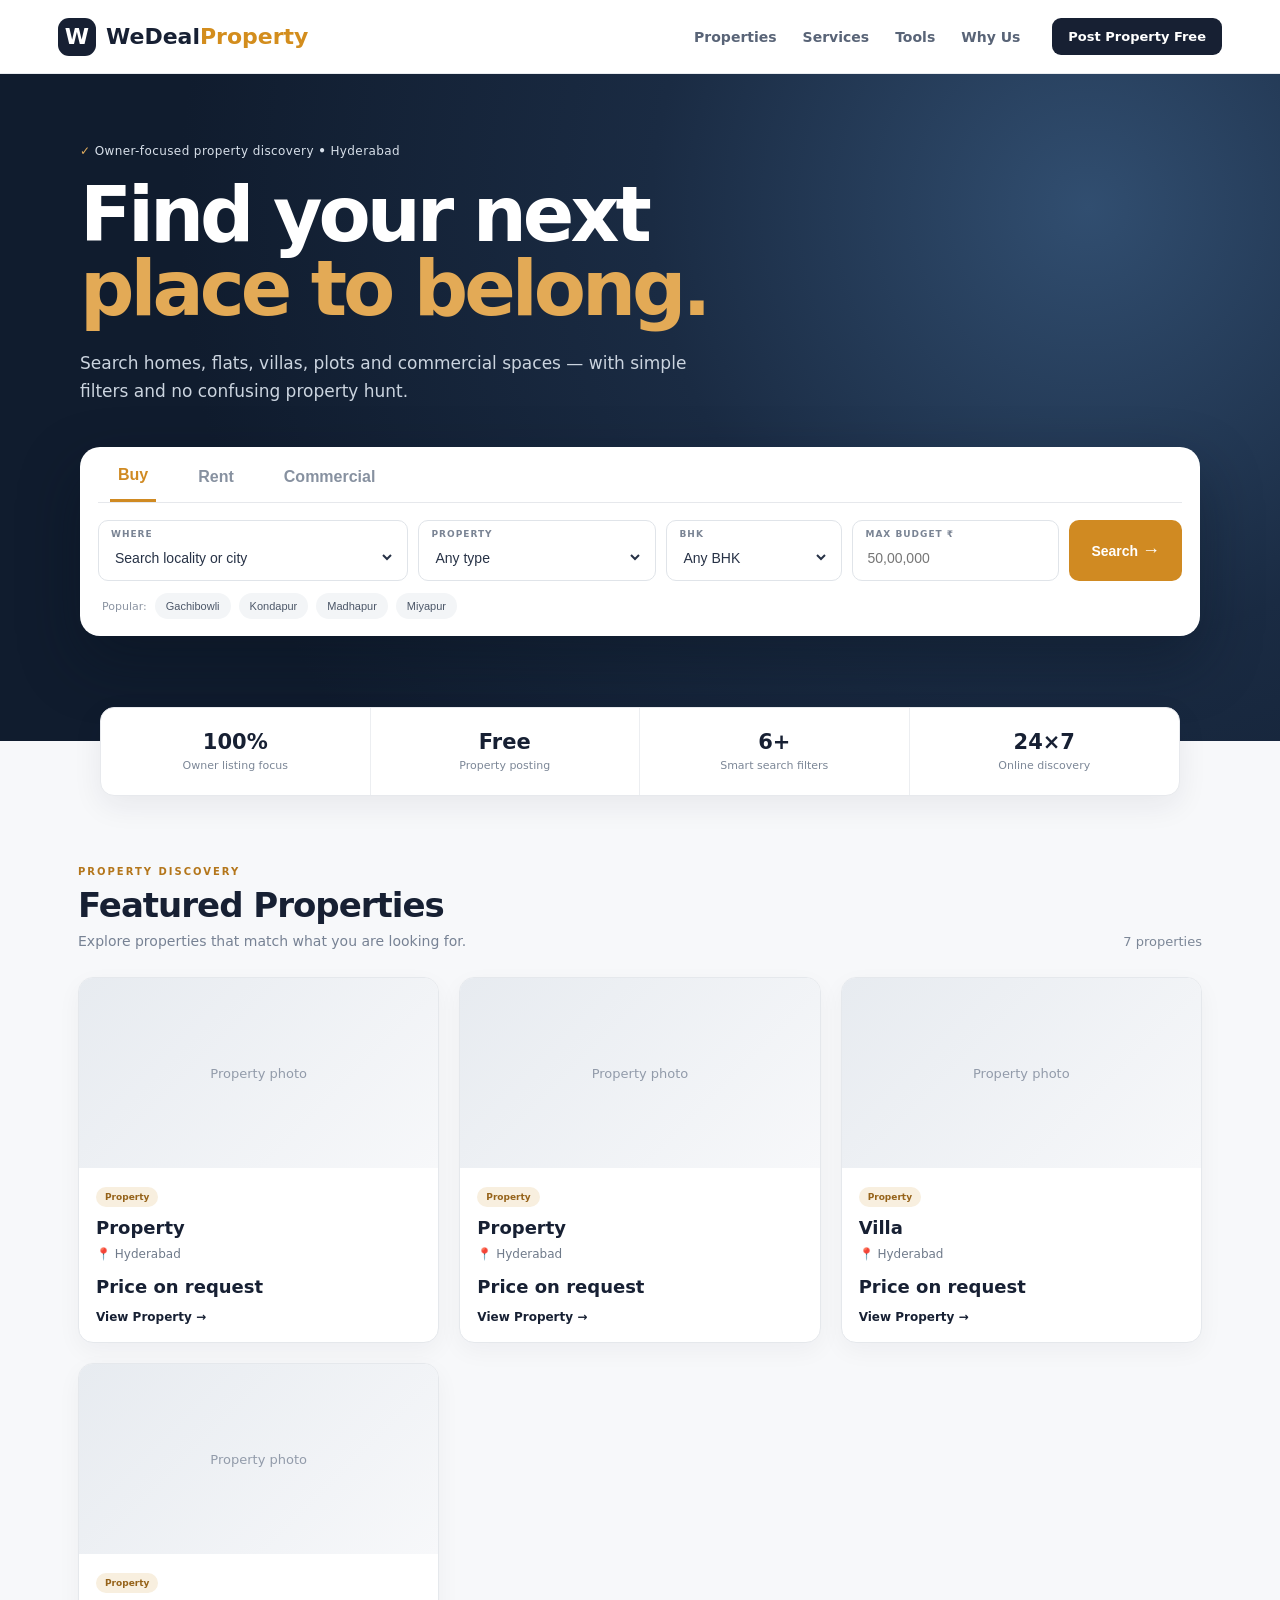
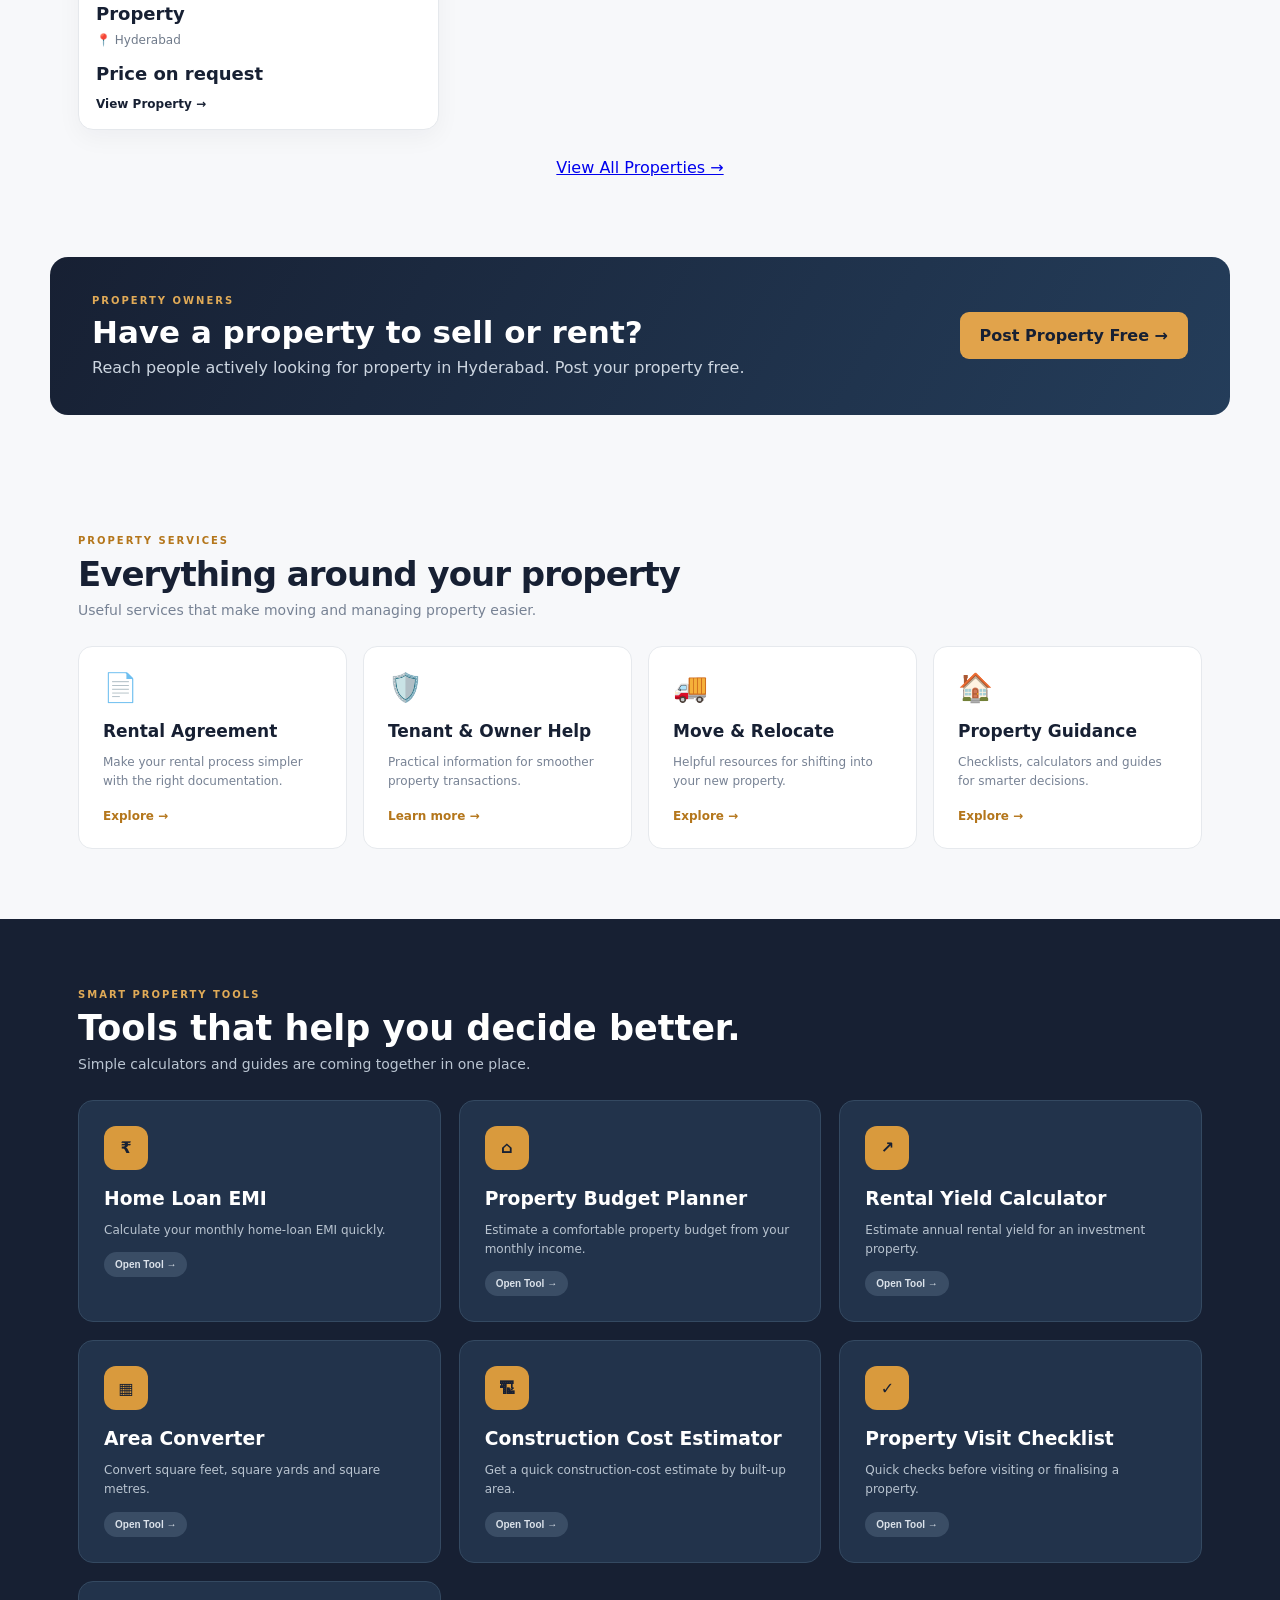
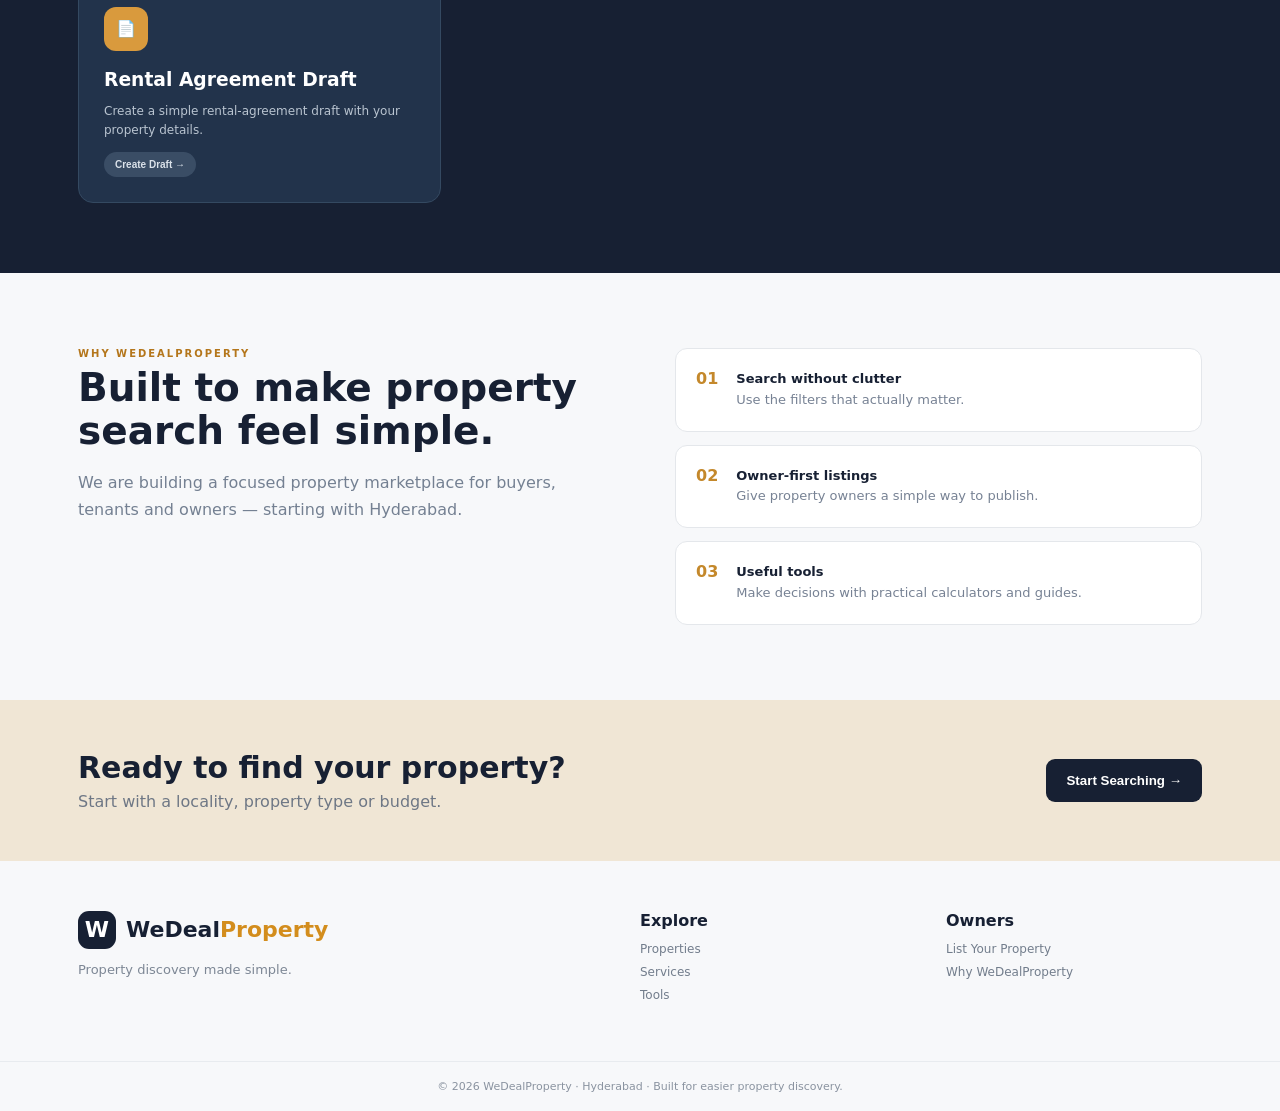
==== index.html @ 9ab9c869 "Simplify home property section and move all listings to separate page" ====
<!doctype html><html lang="en"><head><meta charset="UTF-8"><meta name="viewport" content="width=device-width,initial-scale=1"><title>WeDealProperty | Buy, Rent & List Properties in Hyderabad</title><meta name="description" content="Find apartments, flats, houses, villas, plots and commercial properties in Hyderabad. Search by location, property type, BHK and budget. List your property free with WeDealProperty."><meta name="robots" content="index, follow, max-image-preview:large"><link rel="canonical" href="https://ssrweb197.github.io/wedealproperty/"><meta property="og:type" content="website"><meta property="og:title" content="WeDealProperty | Buy, Rent & List Properties in Hyderabad"><meta property="og:description" content="Search Hyderabad properties by location, type, BHK and budget. Post your property free."><meta property="og:url" content="https://ssrweb197.github.io/wedealproperty/"><meta property="og:site_name" content="WeDealProperty"><meta name="twitter:card" content="summary_large_image"><meta name="twitter:title" content="WeDealProperty | Hyderabad Property Marketplace"><meta name="twitter:description" content="Find and list properties across Hyderabad with smart property search."><script type="application/ld+json">{"@context":"https://schema.org","@type":"RealEstateAgent","name":"WeDealProperty","url":"https://ssrweb197.github.io/wedealproperty/","areaServed":{"@type":"City","name":"Hyderabad"},"description":"Property discovery and owner listing marketplace for Hyderabad.","sameAs":[]}</script><link rel="stylesheet" href="styles.css"></head><body class="home-properties"><header class="nav"><div class="nav-inner"><div class="brand"><span class="logo">W</span><span>WeDeal<span class="gold">Property</span></span></div><nav class="desktop-nav"><a href="#properties">Properties</a><a href="#services">Services</a><a href="#tools">Tools</a><a href="#why">Why Us</a></nav><a class="owner-btn" href="https://form.jotform.com/262791670572061" target="_blank">Post Property Free</a><button class="menu-btn" aria-label="Menu">☰</button></div></header><main><section class="hero"><div class="hero-inner"><div class="hero-copy"><div class="trust-line"><span>✓</span> Owner-focused property discovery <b>•</b> Hyderabad</div><h1>Find your next<br><span>place to belong.</span></h1><p>Search homes, flats, villas, plots and commercial spaces — with simple filters and no confusing property hunt.</p></div><div class="search-shell"><div class="tabs"><button class="tab active" data-purpose="">Buy</button><button class="tab" data-purpose="Rent">Rent</button><button class="tab" data-purpose="Commercial">Commercial</button></div><div class="search-grid"><div class="search-field wide"><small>WHERE</small><select id="location"><option value="">Search locality or city</option><option>Hyderabad</option><option>Secunderabad</option><option>Gachibowli</option><option>Kondapur</option><option>Madhapur</option><option>Kukatpally</option><option>Miyapur</option><option>Manikonda</option></select></div><div class="search-field"><small>PROPERTY</small><select id="type"><option value="">Any type</option><option>Apartment/Flat</option><option>House</option><option>Villa</option><option>Plot</option><option>Commercial</option></select></div><div class="search-field"><small>BHK</small><select id="bhk"><option value="">Any BHK</option><option>1</option><option>2</option><option>3</option><option>4+</option></select></div><div class="search-field"><small>MAX BUDGET ₹</small><input id="budget" type="number" placeholder="50,00,000"></div><button id="searchBtn" class="search-btn">Search <span>→</span></button></div><div class="quick"><span>Popular:</span><button data-loc="Gachibowli">Gachibowli</button><button data-loc="Kondapur">Kondapur</button><button data-loc="Madhapur">Madhapur</button><button data-loc="Miyapur">Miyapur</button></div></div></div></section><section class="stats"><div><strong>100%</strong><span>Owner listing focus</span></div><div><strong>Free</strong><span>Property posting</span></div><div><strong>6+</strong><span>Smart search filters</span></div><div><strong>24×7</strong><span>Online discovery</span></div></section><section class="section" id="properties"><div class="section-top"><div><small class="kicker">PROPERTY DISCOVERY</small><h2 id="resultTitle">Featured Properties</h2><p>Explore properties that match what you are looking for.</p></div><span id="count" class="count"></span></div><div id="cards" class="grid"><div class="loading">Loading properties…</div></div><div style="text-align:center;margin-top:28px"><a class="all-properties-btn" href="properties.html">View All Properties →</a></div></section><section class="owner-banner"><div><small class="kicker light">PROPERTY OWNERS</small><h2>Have a property to sell or rent?</h2><p>Reach people actively looking for property in Hyderabad. Post your property free.</p></div><a href="https://form.jotform.com/262791670572061" target="_blank">Post Property Free <span>→</span></a></section><section class="section" id="services"><div class="section-top"><div><small class="kicker">PROPERTY SERVICES</small><h2>Everything around your property</h2><p>Useful services that make moving and managing property easier.</p></div></div><div class="service-grid"><article><i>📄</i><h3>Rental Agreement</h3><p>Make your rental process simpler with the right documentation.</p><a href="#tools" onclick="openTool('agreement');return false;">Explore →</a></article><article><i>🛡️</i><h3>Tenant & Owner Help</h3><p>Practical information for smoother property transactions.</p><a href="#tools" onclick="openTool('tenant');return false;">Learn more →</a></article><article><i>🚚</i><h3>Move & Relocate</h3><p>Helpful resources for shifting into your new property.</p><a href="#tools" onclick="openTool('move');return false;">Explore →</a></article><article><i>🏠</i><h3>Property Guidance</h3><p>Checklists, calculators and guides for smarter decisions.</p><a href="#tools" onclick="openTool('guidance');return false;">Explore →</a></article></div></section><section class="tools" id="tools"><div class="section-top"><div><small class="kicker light">SMART PROPERTY TOOLS</small><h2>Tools that help you decide better.</h2><p>Simple calculators and guides are coming together in one place.</p></div></div><div class="tool-grid">
<article><span>₹</span><h3>Home Loan EMI</h3><p>Calculate your monthly home-loan EMI quickly.</p><button onclick="openTool('emi')">Open Tool →</button></article>
<article><span>⌂</span><h3>Property Budget Planner</h3><p>Estimate a comfortable property budget from your monthly income.</p><button onclick="openTool('budget')">Open Tool →</button></article>
<article><span>↗</span><h3>Rental Yield Calculator</h3><p>Estimate annual rental yield for an investment property.</p><button onclick="openTool('yield')">Open Tool →</button></article>
<article><span>▦</span><h3>Area Converter</h3><p>Convert square feet, square yards and square metres.</p><button onclick="openTool('area')">Open Tool →</button></article>
<article><span>🏗</span><h3>Construction Cost Estimator</h3><p>Get a quick construction-cost estimate by built-up area.</p><button onclick="openTool('construction')">Open Tool →</button></article>
<article><span>✓</span><h3>Property Visit Checklist</h3><p>Quick checks before visiting or finalising a property.</p><button onclick="openTool('checklist')">Open Tool →</button></article><article><span>📄</span><h3>Rental Agreement Draft</h3><p>Create a simple rental-agreement draft with your property details.</p><button onclick="openTool('agreement')">Create Draft →</button></article>
</div>
<div id="toolModal" style="display:none;position:fixed;inset:0;background:#0008;z-index:100;align-items:center;justify-content:center;padding:20px"><div style="background:#fff;color:#172033;border-radius:16px;max-width:520px;width:100%;padding:24px;position:relative"><button onclick="closeTool()" style="position:absolute;right:14px;top:12px;border:0;background:none;font-size:24px">×</button><h3 id="toolTitle" style="margin:0 0 16px"></h3><div id="toolBody"></div></div></div></section><section class="why" id="why"><div class="why-copy"><small class="kicker">WHY WEDEALPROPERTY</small><h2>Built to make property search feel simple.</h2><p>We are building a focused property marketplace for buyers, tenants and owners — starting with Hyderabad.</p></div><div class="why-list"><div><b>01</b><span><strong>Search without clutter</strong><br>Use the filters that actually matter.</span></div><div><b>02</b><span><strong>Owner-first listings</strong><br>Give property owners a simple way to publish.</span></div><div><b>03</b><span><strong>Useful tools</strong><br>Make decisions with practical calculators and guides.</span></div></div></section><section class="cta"><div><h2>Ready to find your property?</h2><p>Start with a locality, property type or budget.</p></div><button onclick="document.querySelector('.search-shell').scrollIntoView({behavior:'smooth'})">Start Searching →</button></section></main><footer><div class="footer-main"><div><div class="brand"><span class="logo">W</span><span>WeDeal<span class="gold">Property</span></span></div><p>Property discovery made simple.</p></div><div><h4>Explore</h4><a href="#properties">Properties</a><a href="#services">Services</a><a href="#tools">Tools</a></div><div><h4>Owners</h4><a href="https://form.jotform.com/262791670572061" target="_blank">List Your Property</a><a href="#why">Why WeDealProperty</a></div></div><div class="copyright">© 2026 WeDealProperty · Hyderabad · Built for easier property discovery.</div></footer><script src="app.js?v=20261008-4"></script></body></html>
---- styles.css ----
*{box-sizing:border-box}html{scroll-behavior:smooth}body{margin:0;font-family:Inter,ui-sans-serif,system-ui,-apple-system,Segoe UI,sans-serif;color:#172033;background:#f7f8fa}.nav{height:74px;background:#fff;border-bottom:1px solid #e8ebef;position:sticky;top:0;z-index:20}.nav-inner{height:100%;max-width:1220px;margin:auto;padding:0 28px;display:flex;align-items:center;gap:32px}.brand{font-size:22px;font-weight:850;display:flex;align-items:center;gap:10px;white-space:nowrap}.logo{width:38px;height:38px;border-radius:11px;background:#172033;color:#fff;display:grid;place-items:center;font-weight:900}.gold{color:#d38d1d}.desktop-nav{display:flex;gap:26px;margin-left:auto}.desktop-nav a{color:#596477;text-decoration:none;font-size:14px;font-weight:650}.owner-btn{background:#172033;color:#fff;text-decoration:none;border-radius:9px;padding:11px 16px;font-size:13px;font-weight:800}.menu-btn{display:none;border:0;background:none;font-size:24px}.hero{background:radial-gradient(circle at 85% 20%,#314e70 0,#1a2b43 36%,#101c2e 75%);color:#fff;padding:70px 24px 105px}.hero-inner{max-width:1120px;margin:auto}.hero-copy{max-width:760px}.trust-line{font-size:12px;color:#d8e0ea;letter-spacing:.4px;margin-bottom:20px}.trust-line span{color:#e2ad5e}.hero h1{font-size:clamp(44px,7vw,76px);line-height:.98;letter-spacing:-4px;margin:0}.hero h1 span{color:#e3aa56}.hero-copy p{font-size:17px;line-height:1.65;color:#cbd4df;max-width:650px;margin:22px 0 0}.search-shell{background:#fff;color:#172033;border-radius:20px;margin-top:42px;padding:0 18px 15px;box-shadow:0 25px 60px #08111f66}.tabs{display:flex;gap:34px;border-bottom:1px solid #e6e8ec;padding:0 12px}.tab{border:0;background:none;padding:19px 8px 15px;font-size:16px;font-weight:800;color:#8791a0;cursor:pointer}.tab.active{color:#d08a22;border-bottom:3px solid #d08a22}.search-grid{display:grid;grid-template-columns:1.5fr 1.15fr .85fr 1fr auto;gap:10px;padding:17px 0 10px}.search-field{border:1px solid #e0e4e9;border-radius:10px;padding:8px 12px}.search-field small{display:block;font-size:9px;font-weight:850;color:#7a8494;letter-spacing:1px;margin-bottom:4px}.search-field select,.search-field input{border:0;outline:0;width:100%;height:29px;font-size:14px;color:#273246;background:#fff}.search-btn{border:0;border-radius:10px;background:#d08a22;color:#fff;padding:0 22px;font-weight:850;font-size:14px;cursor:pointer}.search-btn span{font-size:18px}.quick{display:flex;align-items:center;gap:8px;flex-wrap:wrap;padding:2px 4px}.quick span{font-size:11px;color:#8b94a2}.quick button{border:0;background:#f3f5f7;color:#4c5768;border-radius:20px;padding:7px 11px;font-size:11px;cursor:pointer}.stats{max-width:1080px;margin:-34px auto 0;background:#fff;border:1px solid #e7e9ed;border-radius:14px;display:grid;grid-template-columns:repeat(4,1fr);position:relative;z-index:2;box-shadow:0 10px 30px #17203312}.stats div{padding:22px;text-align:center;border-right:1px solid #eceef1}.stats div:last-child{border:0}.stats strong{display:block;font-size:21px}.stats span{font-size:11px;color:#7c8797}.section{max-width:1180px;margin:auto;padding:70px 28px}.section-top{display:flex;justify-content:space-between;align-items:end;margin-bottom:28px}.kicker{display:block;color:#b4761b;font-size:10px;font-weight:900;letter-spacing:2px;margin-bottom:8px}.section h2{font-size:34px;letter-spacing:-1px;margin:0 0 8px}.section-top p{margin:0;color:#778294;font-size:14px}.count{color:#7c8797;font-size:13px}.grid{display:grid;grid-template-columns:repeat(3,1fr);gap:20px}.card{background:#fff;border:1px solid #e5e8ec;border-radius:15px;overflow:hidden;box-shadow:0 8px 24px #1720330b}.photo{height:190px;background:linear-gradient(135deg,#e7ebf0,#f7f8fa);display:grid;place-items:center;color:#929baa;font-size:13px}.card-body{padding:17px}.tag{display:inline-block;background:#f8efdf;color:#96631a;border-radius:18px;padding:5px 9px;font-size:9px;font-weight:900}.card h3{font-size:18px;margin:10px 0 6px}.meta{font-size:12px;line-height:1.7;color:#6f7a8a}.price{font-size:18px;font-weight:900;margin-top:12px}.contact{display:inline-block;margin-top:13px;color:#172033;text-decoration:none;font-weight:850;font-size:12px}.owner-banner{max-width:1180px;margin:10px auto 50px;padding:38px 42px;background:linear-gradient(120deg,#172033,#243d5a);color:#fff;border-radius:18px;display:flex;justify-content:space-between;align-items:center;gap:30px}.owner-banner h2{font-size:31px;margin:0 0 8px}.owner-banner p{color:#cdd6e1;margin:0}.kicker.light{color:#e0aa57}.owner-banner>a{background:#e1a34b;color:#172033;text-decoration:none;font-weight:900;padding:14px 20px;border-radius:9px;white-space:nowrap}.service-grid{display:grid;grid-template-columns:repeat(4,1fr);gap:16px}.service-grid article{background:#fff;border:1px solid #e6e9ed;border-radius:14px;padding:24px}.service-grid i{font-style:normal;font-size:28px}.service-grid h3{margin:17px 0 8px;font-size:17px}.service-grid p{font-size:12px;color:#778294;line-height:1.6;min-height:40px}.service-grid a{font-size:12px;color:#b4761b;font-weight:850;text-decoration:none}.tools{background:#172033;color:#fff;padding:70px max(28px,calc((100% - 1124px)/2))}.tools .section-top{display:block}.tools h2{font-size:35px;margin:0 0 8px}.tools .section-top p{color:#bac5d2}.tool-grid{display:grid;grid-template-columns:repeat(3,1fr);gap:18px;margin-top:28px}.tool-grid article{background:#22334b;border:1px solid #344961;border-radius:15px;padding:25px}.tool-grid article>span{display:grid;place-items:center;width:44px;height:44px;border-radius:12px;background:#d99a3d;color:#172033;font-weight:900}.tool-grid h3{margin:18px 0 7px}.tool-grid p{color:#b9c4d0;font-size:12px;line-height:1.6}.tool-grid button{border:0;background:#3a4d65;color:#dbe2ea;border-radius:18px;padding:7px 11px;font-size:10px;font-weight:800}.why{max-width:1180px;margin:auto;padding:75px 28px;display:grid;grid-template-columns:1fr 1fr;gap:70px}.why h2{font-size:39px;line-height:1.1;margin:0 0 15px}.why-copy>p{color:#748092;line-height:1.7}.why-list{display:grid;gap:13px}.why-list div{display:flex;gap:18px;padding:20px;border:1px solid #e4e7eb;background:#fff;border-radius:12px}.why-list b{color:#c4882b}.why-list span{font-size:13px;line-height:1.6;color:#778294}.why-list strong{color:#172033}.cta{background:#f0e6d5;padding:50px max(28px,calc((100% - 1124px)/2));display:flex;justify-content:space-between;align-items:center;gap:25px}.cta h2{margin:0 0 7px;font-size:30px}.cta p{margin:0;color:#6e7785}.cta button{border:0;background:#172033;color:#fff;border-radius:9px;padding:14px 20px;font-weight:850}.footer-main{max-width:1180px;margin:auto;padding:50px 28px;display:grid;grid-template-columns:2fr 1fr 1fr;gap:50px}.footer-main p{color:#7d8795;font-size:13px}.footer-main h4{margin:0 0 12px}.footer-main a{display:block;color:#727d8c;text-decoration:none;font-size:12px;margin:9px 0}.copyright{border-top:1px solid #e8ebef;padding:18px 28px;text-align:center;color:#8a93a0;font-size:11px}@media(max-width:900px){.desktop-nav{display:none}.desktop-nav.mobile-open{display:flex;position:absolute;top:74px;left:0;right:0;margin:0;padding:16px 22px;flex-direction:column;gap:16px;background:#fff;border-bottom:1px solid #e8ebef;box-shadow:0 12px 28px #17203318}.desktop-nav.mobile-open a{font-size:15px;padding:4px 0}.menu-btn{display:block;margin-left:auto;cursor:pointer}.search-grid{grid-template-columns:1fr 1fr}.search-btn{height:46px}.grid,.service-grid{grid-template-columns:repeat(2,1fr)}.owner-banner{margin-left:20px;margin-right:20px}.why{grid-template-columns:1fr;gap:35px}.tool-grid{grid-template-columns:1fr 1fr}.footer-main{grid-template-columns:1fr 1fr}}@media(max-width:600px){.nav-inner{padding:0 16px}.owner-btn{font-size:11px;padding:9px 11px}.hero{padding:48px 16px 80px}.hero h1{letter-spacing:-2.5px}.search-shell{margin-top:30px;padding:0 12px 13px}.tabs{gap:15px}.search-grid{grid-template-columns:1fr}.search-btn{height:48px}.stats{margin:-25px 16px 0;grid-template-columns:1fr 1fr}.stats div{border-bottom:1px solid #eceef1}.section{padding:50px 16px}.section h2,.tools h2{font-size:28px}.grid,.service-grid,.tool-grid{grid-template-columns:1fr}.owner-banner{margin:0 16px 25px;padding:28px 24px;display:block}.owner-banner>a{display:inline-block;margin-top:20px}.why{padding:50px 16px}.why h2{font-size:31px}.cta{padding:38px 20px;display:block}.cta button{margin-top:20px}.footer-main{padding:40px 20px;grid-template-columns:1fr 1fr;gap:25px}.footer-main>div:first-child{grid-column:1/-1}}
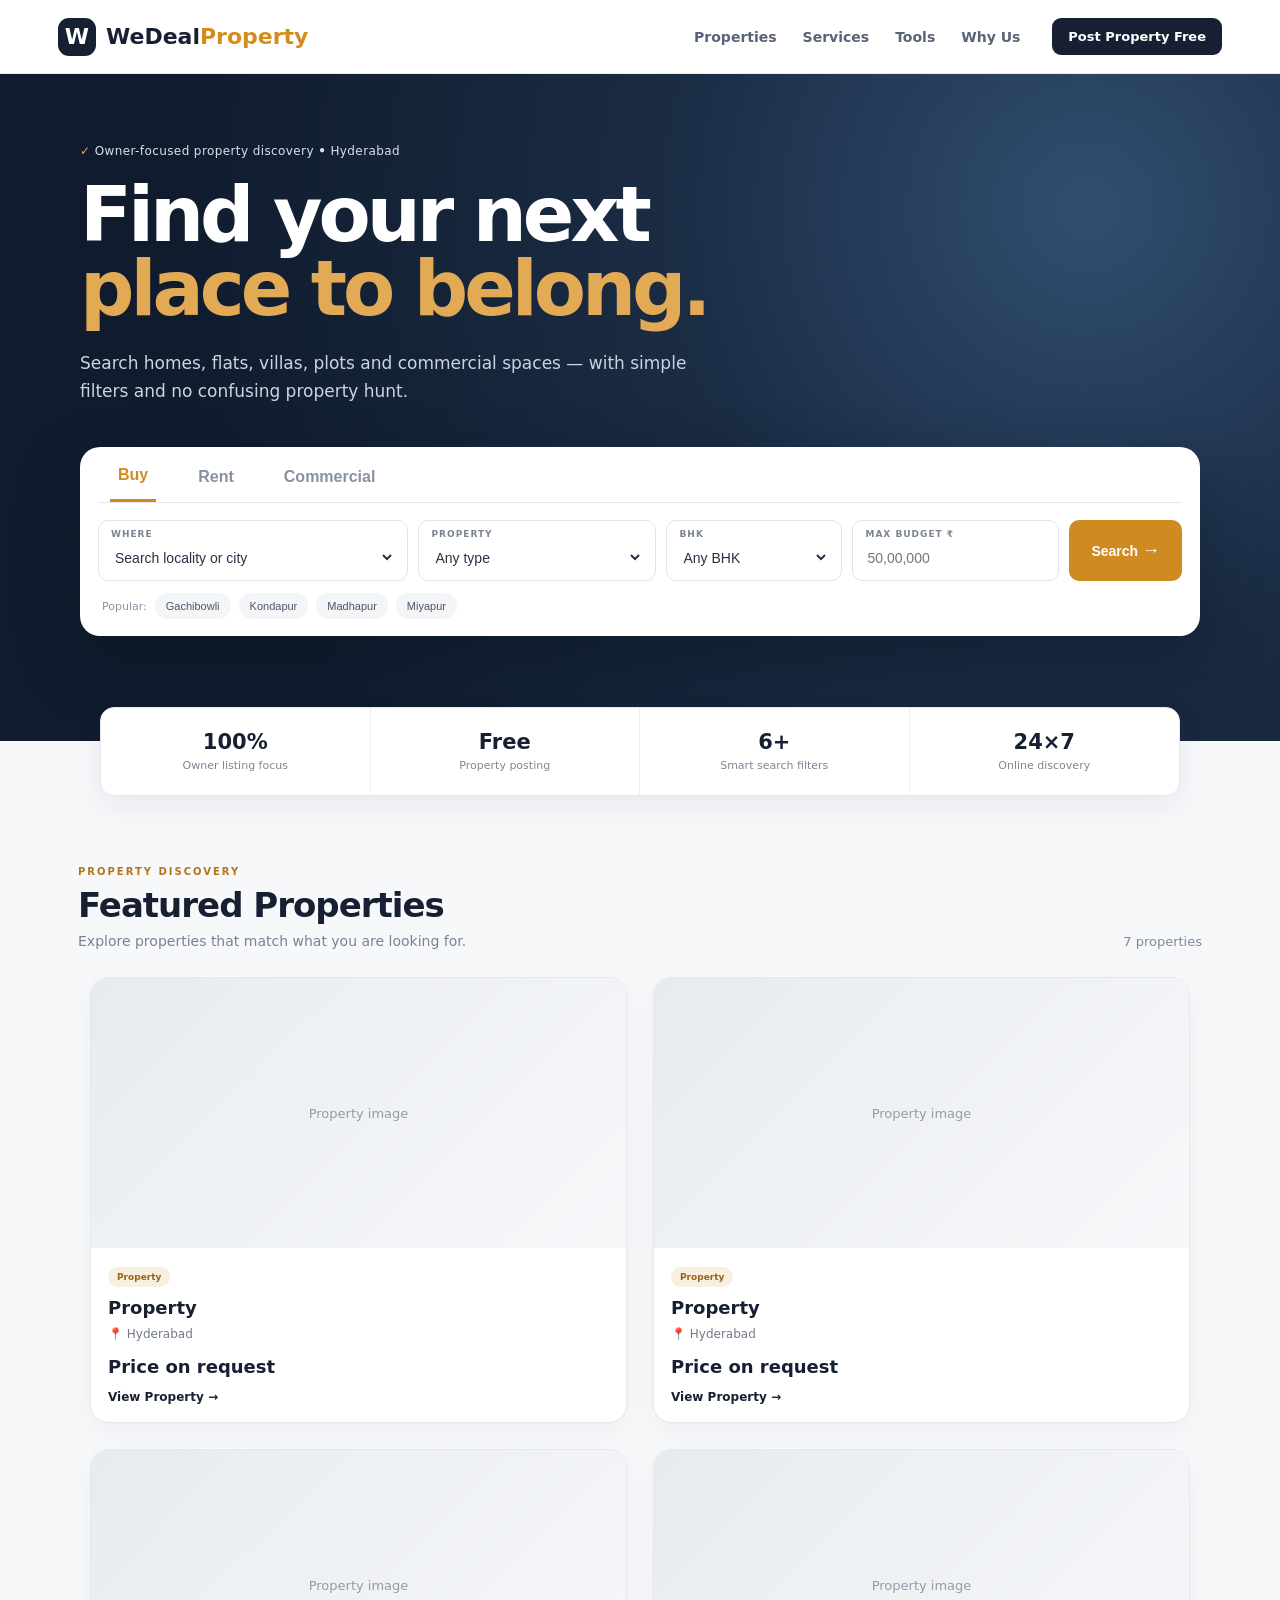
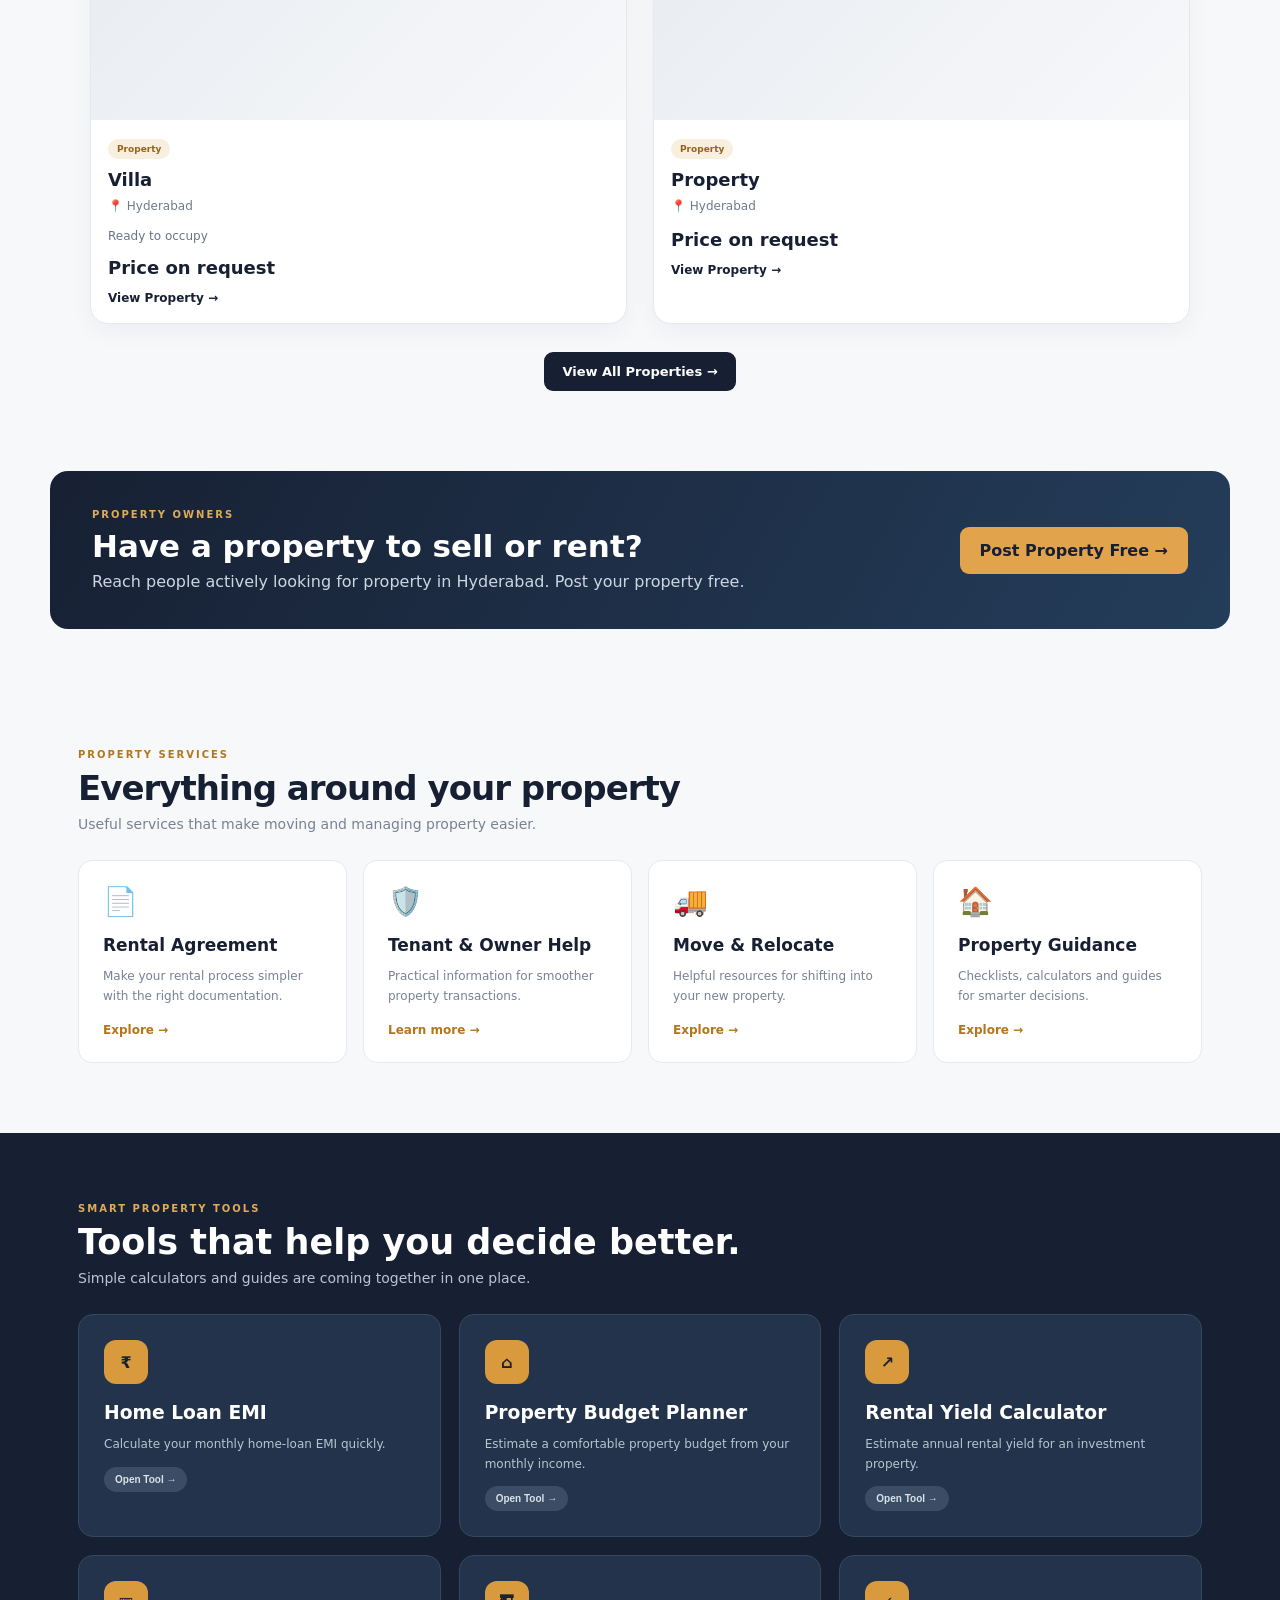
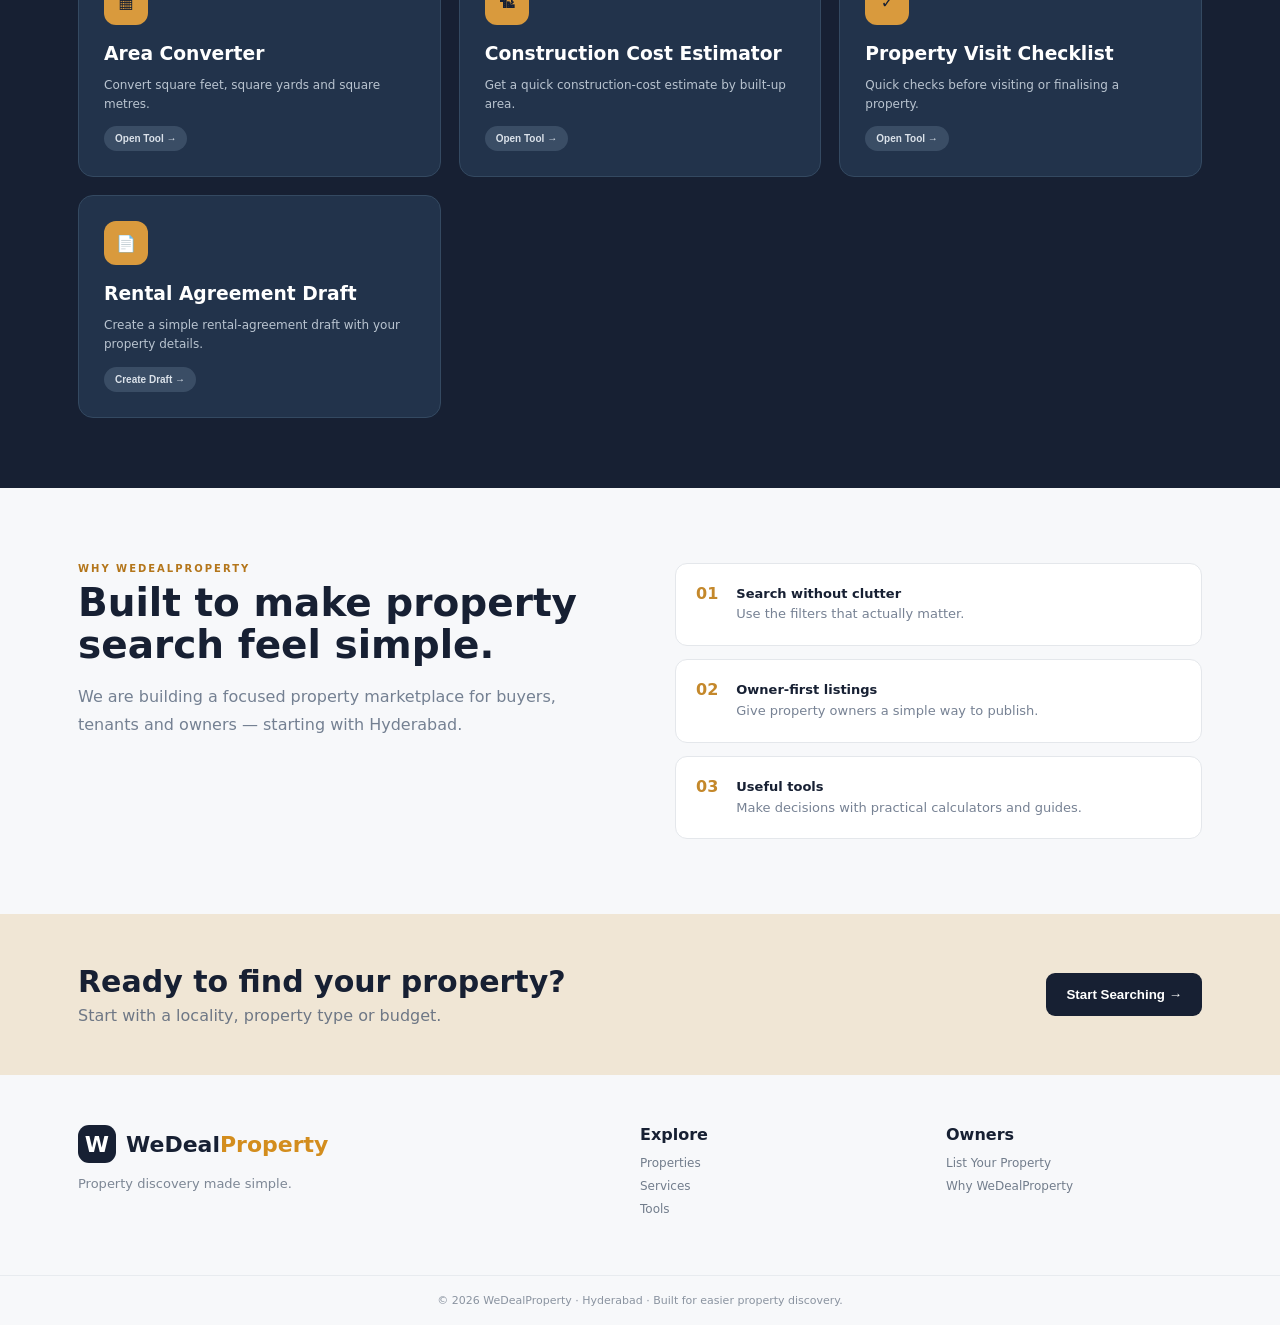
==== commit 43ae5cfd: "Refresh featured property card assets" ====
--- a/index.html
+++ b/index.html
@@ -1,4 +1,4 @@
-<!doctype html><html lang="en"><head><meta charset="UTF-8"><meta name="viewport" content="width=device-width,initial-scale=1"><title>WeDealProperty | Buy, Rent & List Properties in Hyderabad</title><meta name="description" content="Find apartments, flats, houses, villas, plots and commercial properties in Hyderabad. Search by location, property type, BHK and budget. List your property free with WeDealProperty."><meta name="robots" content="index, follow, max-image-preview:large"><link rel="canonical" href="https://ssrweb197.github.io/wedealproperty/"><meta property="og:type" content="website"><meta property="og:title" content="WeDealProperty | Buy, Rent & List Properties in Hyderabad"><meta property="og:description" content="Search Hyderabad properties by location, type, BHK and budget. Post your property free."><meta property="og:url" content="https://ssrweb197.github.io/wedealproperty/"><meta property="og:site_name" content="WeDealProperty"><meta name="twitter:card" content="summary_large_image"><meta name="twitter:title" content="WeDealProperty | Hyderabad Property Marketplace"><meta name="twitter:description" content="Find and list properties across Hyderabad with smart property search."><script type="application/ld+json">{"@context":"https://schema.org","@type":"RealEstateAgent","name":"WeDealProperty","url":"https://ssrweb197.github.io/wedealproperty/","areaServed":{"@type":"City","name":"Hyderabad"},"description":"Property discovery and owner listing marketplace for Hyderabad.","sameAs":[]}</script><link rel="stylesheet" href="styles.css"></head><body class="home-properties"><header class="nav"><div class="nav-inner"><div class="brand"><span class="logo">W</span><span>WeDeal<span class="gold">Property</span></span></div><nav class="desktop-nav"><a href="#properties">Properties</a><a href="#services">Services</a><a href="#tools">Tools</a><a href="#why">Why Us</a></nav><a class="owner-btn" href="https://form.jotform.com/262791670572061" target="_blank">Post Property Free</a><button class="menu-btn" aria-label="Menu">☰</button></div></header><main><section class="hero"><div class="hero-inner"><div class="hero-copy"><div class="trust-line"><span>✓</span> Owner-focused property discovery <b>•</b> Hyderabad</div><h1>Find your next<br><span>place to belong.</span></h1><p>Search homes, flats, villas, plots and commercial spaces — with simple filters and no confusing property hunt.</p></div><div class="search-shell"><div class="tabs"><button class="tab active" data-purpose="">Buy</button><button class="tab" data-purpose="Rent">Rent</button><button class="tab" data-purpose="Commercial">Commercial</button></div><div class="search-grid"><div class="search-field wide"><small>WHERE</small><select id="location"><option value="">Search locality or city</option><option>Hyderabad</option><option>Secunderabad</option><option>Gachibowli</option><option>Kondapur</option><option>Madhapur</option><option>Kukatpally</option><option>Miyapur</option><option>Manikonda</option></select></div><div class="search-field"><small>PROPERTY</small><select id="type"><option value="">Any type</option><option>Apartment/Flat</option><option>House</option><option>Villa</option><option>Plot</option><option>Commercial</option></select></div><div class="search-field"><small>BHK</small><select id="bhk"><option value="">Any BHK</option><option>1</option><option>2</option><option>3</option><option>4+</option></select></div><div class="search-field"><small>MAX BUDGET ₹</small><input id="budget" type="number" placeholder="50,00,000"></div><button id="searchBtn" class="search-btn">Search <span>→</span></button></div><div class="quick"><span>Popular:</span><button data-loc="Gachibowli">Gachibowli</button><button data-loc="Kondapur">Kondapur</button><button data-loc="Madhapur">Madhapur</button><button data-loc="Miyapur">Miyapur</button></div></div></div></section><section class="stats"><div><strong>100%</strong><span>Owner listing focus</span></div><div><strong>Free</strong><span>Property posting</span></div><div><strong>6+</strong><span>Smart search filters</span></div><div><strong>24×7</strong><span>Online discovery</span></div></section><section class="section" id="properties"><div class="section-top"><div><small class="kicker">PROPERTY DISCOVERY</small><h2 id="resultTitle">Featured Properties</h2><p>Explore properties that match what you are looking for.</p></div><span id="count" class="count"></span></div><div id="cards" class="grid"><div class="loading">Loading properties…</div></div><div style="text-align:center;margin-top:28px"><a class="all-properties-btn" href="properties.html">View All Properties →</a></div></section><section class="owner-banner"><div><small class="kicker light">PROPERTY OWNERS</small><h2>Have a property to sell or rent?</h2><p>Reach people actively looking for property in Hyderabad. Post your property free.</p></div><a href="https://form.jotform.com/262791670572061" target="_blank">Post Property Free <span>→</span></a></section><section class="section" id="services"><div class="section-top"><div><small class="kicker">PROPERTY SERVICES</small><h2>Everything around your property</h2><p>Useful services that make moving and managing property easier.</p></div></div><div class="service-grid"><article><i>📄</i><h3>Rental Agreement</h3><p>Make your rental process simpler with the right documentation.</p><a href="#tools" onclick="openTool('agreement');return false;">Explore →</a></article><article><i>🛡️</i><h3>Tenant & Owner Help</h3><p>Practical information for smoother property transactions.</p><a href="#tools" onclick="openTool('tenant');return false;">Learn more →</a></article><article><i>🚚</i><h3>Move & Relocate</h3><p>Helpful resources for shifting into your new property.</p><a href="#tools" onclick="openTool('move');return false;">Explore →</a></article><article><i>🏠</i><h3>Property Guidance</h3><p>Checklists, calculators and guides for smarter decisions.</p><a href="#tools" onclick="openTool('guidance');return false;">Explore →</a></article></div></section><section class="tools" id="tools"><div class="section-top"><div><small class="kicker light">SMART PROPERTY TOOLS</small><h2>Tools that help you decide better.</h2><p>Simple calculators and guides are coming together in one place.</p></div></div><div class="tool-grid">
+<!doctype html><html lang="en"><head><meta charset="UTF-8"><meta name="viewport" content="width=device-width,initial-scale=1"><title>WeDealProperty | Buy, Rent & List Properties in Hyderabad</title><meta name="description" content="Find apartments, flats, houses, villas, plots and commercial properties in Hyderabad. Search by location, property type, BHK and budget. List your property free with WeDealProperty."><meta name="robots" content="index, follow, max-image-preview:large"><link rel="canonical" href="https://ssrweb197.github.io/wedealproperty/"><meta property="og:type" content="website"><meta property="og:title" content="WeDealProperty | Buy, Rent & List Properties in Hyderabad"><meta property="og:description" content="Search Hyderabad properties by location, type, BHK and budget. Post your property free."><meta property="og:url" content="https://ssrweb197.github.io/wedealproperty/"><meta property="og:site_name" content="WeDealProperty"><meta name="twitter:card" content="summary_large_image"><meta name="twitter:title" content="WeDealProperty | Hyderabad Property Marketplace"><meta name="twitter:description" content="Find and list properties across Hyderabad with smart property search."><script type="application/ld+json">{"@context":"https://schema.org","@type":"RealEstateAgent","name":"WeDealProperty","url":"https://ssrweb197.github.io/wedealproperty/","areaServed":{"@type":"City","name":"Hyderabad"},"description":"Property discovery and owner listing marketplace for Hyderabad.","sameAs":[]}</script><link rel="stylesheet" href="styles.css?v=20261008-5"></head><body class="home-properties"><header class="nav"><div class="nav-inner"><div class="brand"><span class="logo">W</span><span>WeDeal<span class="gold">Property</span></span></div><nav class="desktop-nav"><a href="#properties">Properties</a><a href="#services">Services</a><a href="#tools">Tools</a><a href="#why">Why Us</a></nav><a class="owner-btn" href="https://form.jotform.com/262791670572061" target="_blank">Post Property Free</a><button class="menu-btn" aria-label="Menu">☰</button></div></header><main><section class="hero"><div class="hero-inner"><div class="hero-copy"><div class="trust-line"><span>✓</span> Owner-focused property discovery <b>•</b> Hyderabad</div><h1>Find your next<br><span>place to belong.</span></h1><p>Search homes, flats, villas, plots and commercial spaces — with simple filters and no confusing property hunt.</p></div><div class="search-shell"><div class="tabs"><button class="tab active" data-purpose="">Buy</button><button class="tab" data-purpose="Rent">Rent</button><button class="tab" data-purpose="Commercial">Commercial</button></div><div class="search-grid"><div class="search-field wide"><small>WHERE</small><select id="location"><option value="">Search locality or city</option><option>Hyderabad</option><option>Secunderabad</option><option>Gachibowli</option><option>Kondapur</option><option>Madhapur</option><option>Kukatpally</option><option>Miyapur</option><option>Manikonda</option></select></div><div class="search-field"><small>PROPERTY</small><select id="type"><option value="">Any type</option><option>Apartment/Flat</option><option>House</option><option>Villa</option><option>Plot</option><option>Commercial</option></select></div><div class="search-field"><small>BHK</small><select id="bhk"><option value="">Any BHK</option><option>1</option><option>2</option><option>3</option><option>4+</option></select></div><div class="search-field"><small>MAX BUDGET ₹</small><input id="budget" type="number" placeholder="50,00,000"></div><button id="searchBtn" class="search-btn">Search <span>→</span></button></div><div class="quick"><span>Popular:</span><button data-loc="Gachibowli">Gachibowli</button><button data-loc="Kondapur">Kondapur</button><button data-loc="Madhapur">Madhapur</button><button data-loc="Miyapur">Miyapur</button></div></div></div></section><section class="stats"><div><strong>100%</strong><span>Owner listing focus</span></div><div><strong>Free</strong><span>Property posting</span></div><div><strong>6+</strong><span>Smart search filters</span></div><div><strong>24×7</strong><span>Online discovery</span></div></section><section class="section" id="properties"><div class="section-top"><div><small class="kicker">PROPERTY DISCOVERY</small><h2 id="resultTitle">Featured Properties</h2><p>Explore properties that match what you are looking for.</p></div><span id="count" class="count"></span></div><div id="cards" class="grid"><div class="loading">Loading properties…</div></div><div style="text-align:center;margin-top:28px"><a class="all-properties-btn" href="properties.html">View All Properties →</a></div></section><section class="owner-banner"><div><small class="kicker light">PROPERTY OWNERS</small><h2>Have a property to sell or rent?</h2><p>Reach people actively looking for property in Hyderabad. Post your property free.</p></div><a href="https://form.jotform.com/262791670572061" target="_blank">Post Property Free <span>→</span></a></section><section class="section" id="services"><div class="section-top"><div><small class="kicker">PROPERTY SERVICES</small><h2>Everything around your property</h2><p>Useful services that make moving and managing property easier.</p></div></div><div class="service-grid"><article><i>📄</i><h3>Rental Agreement</h3><p>Make your rental process simpler with the right documentation.</p><a href="#tools" onclick="openTool('agreement');return false;">Explore →</a></article><article><i>🛡️</i><h3>Tenant & Owner Help</h3><p>Practical information for smoother property transactions.</p><a href="#tools" onclick="openTool('tenant');return false;">Learn more →</a></article><article><i>🚚</i><h3>Move & Relocate</h3><p>Helpful resources for shifting into your new property.</p><a href="#tools" onclick="openTool('move');return false;">Explore →</a></article><article><i>🏠</i><h3>Property Guidance</h3><p>Checklists, calculators and guides for smarter decisions.</p><a href="#tools" onclick="openTool('guidance');return false;">Explore →</a></article></div></section><section class="tools" id="tools"><div class="section-top"><div><small class="kicker light">SMART PROPERTY TOOLS</small><h2>Tools that help you decide better.</h2><p>Simple calculators and guides are coming together in one place.</p></div></div><div class="tool-grid">
 <article><span>₹</span><h3>Home Loan EMI</h3><p>Calculate your monthly home-loan EMI quickly.</p><button onclick="openTool('emi')">Open Tool →</button></article>
 <article><span>⌂</span><h3>Property Budget Planner</h3><p>Estimate a comfortable property budget from your monthly income.</p><button onclick="openTool('budget')">Open Tool →</button></article>
 <article><span>↗</span><h3>Rental Yield Calculator</h3><p>Estimate annual rental yield for an investment property.</p><button onclick="openTool('yield')">Open Tool →</button></article>
@@ -6,4 +6,4 @@
 <article><span>🏗</span><h3>Construction Cost Estimator</h3><p>Get a quick construction-cost estimate by built-up area.</p><button onclick="openTool('construction')">Open Tool →</button></article>
 <article><span>✓</span><h3>Property Visit Checklist</h3><p>Quick checks before visiting or finalising a property.</p><button onclick="openTool('checklist')">Open Tool →</button></article><article><span>📄</span><h3>Rental Agreement Draft</h3><p>Create a simple rental-agreement draft with your property details.</p><button onclick="openTool('agreement')">Create Draft →</button></article>
 </div>
-<div id="toolModal" style="display:none;position:fixed;inset:0;background:#0008;z-index:100;align-items:center;justify-content:center;padding:20px"><div style="background:#fff;color:#172033;border-radius:16px;max-width:520px;width:100%;padding:24px;position:relative"><button onclick="closeTool()" style="position:absolute;right:14px;top:12px;border:0;background:none;font-size:24px">×</button><h3 id="toolTitle" style="margin:0 0 16px"></h3><div id="toolBody"></div></div></div></section><section class="why" id="why"><div class="why-copy"><small class="kicker">WHY WEDEALPROPERTY</small><h2>Built to make property search feel simple.</h2><p>We are building a focused property marketplace for buyers, tenants and owners — starting with Hyderabad.</p></div><div class="why-list"><div><b>01</b><span><strong>Search without clutter</strong><br>Use the filters that actually matter.</span></div><div><b>02</b><span><strong>Owner-first listings</strong><br>Give property owners a simple way to publish.</span></div><div><b>03</b><span><strong>Useful tools</strong><br>Make decisions with practical calculators and guides.</span></div></div></section><section class="cta"><div><h2>Ready to find your property?</h2><p>Start with a locality, property type or budget.</p></div><button onclick="document.querySelector('.search-shell').scrollIntoView({behavior:'smooth'})">Start Searching →</button></section></main><footer><div class="footer-main"><div><div class="brand"><span class="logo">W</span><span>WeDeal<span class="gold">Property</span></span></div><p>Property discovery made simple.</p></div><div><h4>Explore</h4><a href="#properties">Properties</a><a href="#services">Services</a><a href="#tools">Tools</a></div><div><h4>Owners</h4><a href="https://form.jotform.com/262791670572061" target="_blank">List Your Property</a><a href="#why">Why WeDealProperty</a></div></div><div class="copyright">© 2026 WeDealProperty · Hyderabad · Built for easier property discovery.</div></footer><script src="app.js?v=20261008-4"></script></body></html>+<div id="toolModal" style="display:none;position:fixed;inset:0;background:#0008;z-index:100;align-items:center;justify-content:center;padding:20px"><div style="background:#fff;color:#172033;border-radius:16px;max-width:520px;width:100%;padding:24px;position:relative"><button onclick="closeTool()" style="position:absolute;right:14px;top:12px;border:0;background:none;font-size:24px">×</button><h3 id="toolTitle" style="margin:0 0 16px"></h3><div id="toolBody"></div></div></div></section><section class="why" id="why"><div class="why-copy"><small class="kicker">WHY WEDEALPROPERTY</small><h2>Built to make property search feel simple.</h2><p>We are building a focused property marketplace for buyers, tenants and owners — starting with Hyderabad.</p></div><div class="why-list"><div><b>01</b><span><strong>Search without clutter</strong><br>Use the filters that actually matter.</span></div><div><b>02</b><span><strong>Owner-first listings</strong><br>Give property owners a simple way to publish.</span></div><div><b>03</b><span><strong>Useful tools</strong><br>Make decisions with practical calculators and guides.</span></div></div></section><section class="cta"><div><h2>Ready to find your property?</h2><p>Start with a locality, property type or budget.</p></div><button onclick="document.querySelector('.search-shell').scrollIntoView({behavior:'smooth'})">Start Searching →</button></section></main><footer><div class="footer-main"><div><div class="brand"><span class="logo">W</span><span>WeDeal<span class="gold">Property</span></span></div><p>Property discovery made simple.</p></div><div><h4>Explore</h4><a href="#properties">Properties</a><a href="#services">Services</a><a href="#tools">Tools</a></div><div><h4>Owners</h4><a href="https://form.jotform.com/262791670572061" target="_blank">List Your Property</a><a href="#why">Why WeDealProperty</a></div></div><div class="copyright">© 2026 WeDealProperty · Hyderabad · Built for easier property discovery.</div></footer><script src="app.js?v=20261008-5"></script></body></html>
--- a/styles.css
+++ b/styles.css
@@ -1 +1,5 @@
-*{box-sizing:border-box}html{scroll-behavior:smooth}body{margin:0;font-family:Inter,ui-sans-serif,system-ui,-apple-system,Segoe UI,sans-serif;color:#172033;background:#f7f8fa}.nav{height:74px;background:#fff;border-bottom:1px solid #e8ebef;position:sticky;top:0;z-index:20}.nav-inner{height:100%;max-width:1220px;margin:auto;padding:0 28px;display:flex;align-items:center;gap:32px}.brand{font-size:22px;font-weight:850;display:flex;align-items:center;gap:10px;white-space:nowrap}.logo{width:38px;height:38px;border-radius:11px;background:#172033;color:#fff;display:grid;place-items:center;font-weight:900}.gold{color:#d38d1d}.desktop-nav{display:flex;gap:26px;margin-left:auto}.desktop-nav a{color:#596477;text-decoration:none;font-size:14px;font-weight:650}.owner-btn{background:#172033;color:#fff;text-decoration:none;border-radius:9px;padding:11px 16px;font-size:13px;font-weight:800}.menu-btn{display:none;border:0;background:none;font-size:24px}.hero{background:radial-gradient(circle at 85% 20%,#314e70 0,#1a2b43 36%,#101c2e 75%);color:#fff;padding:70px 24px 105px}.hero-inner{max-width:1120px;margin:auto}.hero-copy{max-width:760px}.trust-line{font-size:12px;color:#d8e0ea;letter-spacing:.4px;margin-bottom:20px}.trust-line span{color:#e2ad5e}.hero h1{font-size:clamp(44px,7vw,76px);line-height:.98;letter-spacing:-4px;margin:0}.hero h1 span{color:#e3aa56}.hero-copy p{font-size:17px;line-height:1.65;color:#cbd4df;max-width:650px;margin:22px 0 0}.search-shell{background:#fff;color:#172033;border-radius:20px;margin-top:42px;padding:0 18px 15px;box-shadow:0 25px 60px #08111f66}.tabs{display:flex;gap:34px;border-bottom:1px solid #e6e8ec;padding:0 12px}.tab{border:0;background:none;padding:19px 8px 15px;font-size:16px;font-weight:800;color:#8791a0;cursor:pointer}.tab.active{color:#d08a22;border-bottom:3px solid #d08a22}.search-grid{display:grid;grid-template-columns:1.5fr 1.15fr .85fr 1fr auto;gap:10px;padding:17px 0 10px}.search-field{border:1px solid #e0e4e9;border-radius:10px;padding:8px 12px}.search-field small{display:block;font-size:9px;font-weight:850;color:#7a8494;letter-spacing:1px;margin-bottom:4px}.search-field select,.search-field input{border:0;outline:0;width:100%;height:29px;font-size:14px;color:#273246;background:#fff}.search-btn{border:0;border-radius:10px;background:#d08a22;color:#fff;padding:0 22px;font-weight:850;font-size:14px;cursor:pointer}.search-btn span{font-size:18px}.quick{display:flex;align-items:center;gap:8px;flex-wrap:wrap;padding:2px 4px}.quick span{font-size:11px;color:#8b94a2}.quick button{border:0;background:#f3f5f7;color:#4c5768;border-radius:20px;padding:7px 11px;font-size:11px;cursor:pointer}.stats{max-width:1080px;margin:-34px auto 0;background:#fff;border:1px solid #e7e9ed;border-radius:14px;display:grid;grid-template-columns:repeat(4,1fr);position:relative;z-index:2;box-shadow:0 10px 30px #17203312}.stats div{padding:22px;text-align:center;border-right:1px solid #eceef1}.stats div:last-child{border:0}.stats strong{display:block;font-size:21px}.stats span{font-size:11px;color:#7c8797}.section{max-width:1180px;margin:auto;padding:70px 28px}.section-top{display:flex;justify-content:space-between;align-items:end;margin-bottom:28px}.kicker{display:block;color:#b4761b;font-size:10px;font-weight:900;letter-spacing:2px;margin-bottom:8px}.section h2{font-size:34px;letter-spacing:-1px;margin:0 0 8px}.section-top p{margin:0;color:#778294;font-size:14px}.count{color:#7c8797;font-size:13px}.grid{display:grid;grid-template-columns:repeat(3,1fr);gap:20px}.card{background:#fff;border:1px solid #e5e8ec;border-radius:15px;overflow:hidden;box-shadow:0 8px 24px #1720330b}.photo{height:190px;background:linear-gradient(135deg,#e7ebf0,#f7f8fa);display:grid;place-items:center;color:#929baa;font-size:13px}.card-body{padding:17px}.tag{display:inline-block;background:#f8efdf;color:#96631a;border-radius:18px;padding:5px 9px;font-size:9px;font-weight:900}.card h3{font-size:18px;margin:10px 0 6px}.meta{font-size:12px;line-height:1.7;color:#6f7a8a}.price{font-size:18px;font-weight:900;margin-top:12px}.contact{display:inline-block;margin-top:13px;color:#172033;text-decoration:none;font-weight:850;font-size:12px}.owner-banner{max-width:1180px;margin:10px auto 50px;padding:38px 42px;background:linear-gradient(120deg,#172033,#243d5a);color:#fff;border-radius:18px;display:flex;justify-content:space-between;align-items:center;gap:30px}.owner-banner h2{font-size:31px;margin:0 0 8px}.owner-banner p{color:#cdd6e1;margin:0}.kicker.light{color:#e0aa57}.owner-banner>a{background:#e1a34b;color:#172033;text-decoration:none;font-weight:900;padding:14px 20px;border-radius:9px;white-space:nowrap}.service-grid{display:grid;grid-template-columns:repeat(4,1fr);gap:16px}.service-grid article{background:#fff;border:1px solid #e6e9ed;border-radius:14px;padding:24px}.service-grid i{font-style:normal;font-size:28px}.service-grid h3{margin:17px 0 8px;font-size:17px}.service-grid p{font-size:12px;color:#778294;line-height:1.6;min-height:40px}.service-grid a{font-size:12px;color:#b4761b;font-weight:850;text-decoration:none}.tools{background:#172033;color:#fff;padding:70px max(28px,calc((100% - 1124px)/2))}.tools .section-top{display:block}.tools h2{font-size:35px;margin:0 0 8px}.tools .section-top p{color:#bac5d2}.tool-grid{display:grid;grid-template-columns:repeat(3,1fr);gap:18px;margin-top:28px}.tool-grid article{background:#22334b;border:1px solid #344961;border-radius:15px;padding:25px}.tool-grid article>span{display:grid;place-items:center;width:44px;height:44px;border-radius:12px;background:#d99a3d;color:#172033;font-weight:900}.tool-grid h3{margin:18px 0 7px}.tool-grid p{color:#b9c4d0;font-size:12px;line-height:1.6}.tool-grid button{border:0;background:#3a4d65;color:#dbe2ea;border-radius:18px;padding:7px 11px;font-size:10px;font-weight:800}.why{max-width:1180px;margin:auto;padding:75px 28px;display:grid;grid-template-columns:1fr 1fr;gap:70px}.why h2{font-size:39px;line-height:1.1;margin:0 0 15px}.why-copy>p{color:#748092;line-height:1.7}.why-list{display:grid;gap:13px}.why-list div{display:flex;gap:18px;padding:20px;border:1px solid #e4e7eb;background:#fff;border-radius:12px}.why-list b{color:#c4882b}.why-list span{font-size:13px;line-height:1.6;color:#778294}.why-list strong{color:#172033}.cta{background:#f0e6d5;padding:50px max(28px,calc((100% - 1124px)/2));display:flex;justify-content:space-between;align-items:center;gap:25px}.cta h2{margin:0 0 7px;font-size:30px}.cta p{margin:0;color:#6e7785}.cta button{border:0;background:#172033;color:#fff;border-radius:9px;padding:14px 20px;font-weight:850}.footer-main{max-width:1180px;margin:auto;padding:50px 28px;display:grid;grid-template-columns:2fr 1fr 1fr;gap:50px}.footer-main p{color:#7d8795;font-size:13px}.footer-main h4{margin:0 0 12px}.footer-main a{display:block;color:#727d8c;text-decoration:none;font-size:12px;margin:9px 0}.copyright{border-top:1px solid #e8ebef;padding:18px 28px;text-align:center;color:#8a93a0;font-size:11px}@media(max-width:900px){.desktop-nav{display:none}.desktop-nav.mobile-open{display:flex;position:absolute;top:74px;left:0;right:0;margin:0;padding:16px 22px;flex-direction:column;gap:16px;background:#fff;border-bottom:1px solid #e8ebef;box-shadow:0 12px 28px #17203318}.desktop-nav.mobile-open a{font-size:15px;padding:4px 0}.menu-btn{display:block;margin-left:auto;cursor:pointer}.search-grid{grid-template-columns:1fr 1fr}.search-btn{height:46px}.grid,.service-grid{grid-template-columns:repeat(2,1fr)}.owner-banner{margin-left:20px;margin-right:20px}.why{grid-template-columns:1fr;gap:35px}.tool-grid{grid-template-columns:1fr 1fr}.footer-main{grid-template-columns:1fr 1fr}}@media(max-width:600px){.nav-inner{padding:0 16px}.owner-btn{font-size:11px;padding:9px 11px}.hero{padding:48px 16px 80px}.hero h1{letter-spacing:-2.5px}.search-shell{margin-top:30px;padding:0 12px 13px}.tabs{gap:15px}.search-grid{grid-template-columns:1fr}.search-btn{height:48px}.stats{margin:-25px 16px 0;grid-template-columns:1fr 1fr}.stats div{border-bottom:1px solid #eceef1}.section{padding:50px 16px}.section h2,.tools h2{font-size:28px}.grid,.service-grid,.tool-grid{grid-template-columns:1fr}.owner-banner{margin:0 16px 25px;padding:28px 24px;display:block}.owner-banner>a{display:inline-block;margin-top:20px}.why{padding:50px 16px}.why h2{font-size:31px}.cta{padding:38px 20px;display:block}.cta button{margin-top:20px}.footer-main{padding:40px 20px;grid-template-columns:1fr 1fr;gap:25px}.footer-main>div:first-child{grid-column:1/-1}}+*{box-sizing:border-box}html{scroll-behavior:smooth}body{margin:0;font-family:Inter,ui-sans-serif,system-ui,-apple-system,Segoe UI,sans-serif;color:#172033;background:#f7f8fa}.nav{height:74px;background:#fff;border-bottom:1px solid #e8ebef;position:sticky;top:0;z-index:20}.nav-inner{height:100%;max-width:1220px;margin:auto;padding:0 28px;display:flex;align-items:center;gap:32px}.brand{font-size:22px;font-weight:850;display:flex;align-items:center;gap:10px;white-space:nowrap}.logo{width:38px;height:38px;border-radius:11px;background:#172033;color:#fff;display:grid;place-items:center;font-weight:900}.gold{color:#d38d1d}.desktop-nav{display:flex;gap:26px;margin-left:auto}.desktop-nav a{color:#596477;text-decoration:none;font-size:14px;font-weight:650}.owner-btn{background:#172033;color:#fff;text-decoration:none;border-radius:9px;padding:11px 16px;font-size:13px;font-weight:800}.menu-btn{display:none;border:0;background:none;font-size:24px}.hero{background:radial-gradient(circle at 85% 20%,#314e70 0,#1a2b43 36%,#101c2e 75%);color:#fff;padding:70px 24px 105px}.hero-inner{max-width:1120px;margin:auto}.hero-copy{max-width:760px}.trust-line{font-size:12px;color:#d8e0ea;letter-spacing:.4px;margin-bottom:20px}.trust-line span{color:#e2ad5e}.hero h1{font-size:clamp(44px,7vw,76px);line-height:.98;letter-spacing:-4px;margin:0}.hero h1 span{color:#e3aa56}.hero-copy p{font-size:17px;line-height:1.65;color:#cbd4df;max-width:650px;margin:22px 0 0}.search-shell{background:#fff;color:#172033;border-radius:20px;margin-top:42px;padding:0 18px 15px;box-shadow:0 25px 60px #08111f66}.tabs{display:flex;gap:34px;border-bottom:1px solid #e6e8ec;padding:0 12px}.tab{border:0;background:none;padding:19px 8px 15px;font-size:16px;font-weight:800;color:#8791a0;cursor:pointer}.tab.active{color:#d08a22;border-bottom:3px solid #d08a22}.search-grid{display:grid;grid-template-columns:1.5fr 1.15fr .85fr 1fr auto;gap:10px;padding:17px 0 10px}.search-field{border:1px solid #e0e4e9;border-radius:10px;padding:8px 12px}.search-field small{display:block;font-size:9px;font-weight:850;color:#7a8494;letter-spacing:1px;margin-bottom:4px}.search-field select,.search-field input{border:0;outline:0;width:100%;height:29px;font-size:14px;color:#273246;background:#fff}.search-btn{border:0;border-radius:10px;background:#d08a22;color:#fff;padding:0 22px;font-weight:850;font-size:14px;cursor:pointer}.search-btn span{font-size:18px}.quick{display:flex;align-items:center;gap:8px;flex-wrap:wrap;padding:2px 4px}.quick span{font-size:11px;color:#8b94a2}.quick button{border:0;background:#f3f5f7;color:#4c5768;border-radius:20px;padding:7px 11px;font-size:11px;cursor:pointer}.stats{max-width:1080px;margin:-34px auto 0;background:#fff;border:1px solid #e7e9ed;border-radius:14px;display:grid;grid-template-columns:repeat(4,1fr);position:relative;z-index:2;box-shadow:0 10px 30px #17203312}.stats div{padding:22px;text-align:center;border-right:1px solid #eceef1}.stats div:last-child{border:0}.stats strong{display:block;font-size:21px}.stats span{font-size:11px;color:#7c8797}.section{max-width:1180px;margin:auto;padding:70px 28px}.section-top{display:flex;justify-content:space-between;align-items:end;margin-bottom:28px}.kicker{display:block;color:#b4761b;font-size:10px;font-weight:900;letter-spacing:2px;margin-bottom:8px}.section h2{font-size:34px;letter-spacing:-1px;margin:0 0 8px}.section-top p{margin:0;color:#778294;font-size:14px}.count{color:#7c8797;font-size:13px}.grid{display:grid;grid-template-columns:repeat(2,minmax(0,1fr));gap:20px;max-width:900px;margin-left:auto;margin-right:auto}.all-properties-btn{display:inline-block;background:#172033;color:#fff;text-decoration:none;border-radius:9px;padding:12px 18px;font-size:13px;font-weight:850}.card{background:#fff;border:1px solid #e5e8ec;border-radius:15px;overflow:hidden;box-shadow:0 8px 24px #1720330b}.photo{height:190px;background:linear-gradient(135deg,#e7ebf0,#f7f8fa);display:grid;place-items:center;color:#929baa;font-size:13px}.card-body{padding:17px}.tag{display:inline-block;background:#f8efdf;color:#96631a;border-radius:18px;padding:5px 9px;font-size:9px;font-weight:900}.card h3{font-size:18px;margin:10px 0 6px}.meta{font-size:12px;line-height:1.7;color:#6f7a8a}.price{font-size:18px;font-weight:900;margin-top:12px}.contact{display:inline-block;margin-top:13px;color:#172033;text-decoration:none;font-weight:850;font-size:12px}.owner-banner{max-width:1180px;margin:10px auto 50px;padding:38px 42px;background:linear-gradient(120deg,#172033,#243d5a);color:#fff;border-radius:18px;display:flex;justify-content:space-between;align-items:center;gap:30px}.owner-banner h2{font-size:31px;margin:0 0 8px}.owner-banner p{color:#cdd6e1;margin:0}.kicker.light{color:#e0aa57}.owner-banner>a{background:#e1a34b;color:#172033;text-decoration:none;font-weight:900;padding:14px 20px;border-radius:9px;white-space:nowrap}.service-grid{display:grid;grid-template-columns:repeat(4,1fr);gap:16px}.service-grid article{background:#fff;border:1px solid #e6e9ed;border-radius:14px;padding:24px}.service-grid i{font-style:normal;font-size:28px}.service-grid h3{margin:17px 0 8px;font-size:17px}.service-grid p{font-size:12px;color:#778294;line-height:1.6;min-height:40px}.service-grid a{font-size:12px;color:#b4761b;font-weight:850;text-decoration:none}.tools{background:#172033;color:#fff;padding:70px max(28px,calc((100% - 1124px)/2))}.tools .section-top{display:block}.tools h2{font-size:35px;margin:0 0 8px}.tools .section-top p{color:#bac5d2}.tool-grid{display:grid;grid-template-columns:repeat(3,1fr);gap:18px;margin-top:28px}.tool-grid article{background:#22334b;border:1px solid #344961;border-radius:15px;padding:25px}.tool-grid article>span{display:grid;place-items:center;width:44px;height:44px;border-radius:12px;background:#d99a3d;color:#172033;font-weight:900}.tool-grid h3{margin:18px 0 7px}.tool-grid p{color:#b9c4d0;font-size:12px;line-height:1.6}.tool-grid button{border:0;background:#3a4d65;color:#dbe2ea;border-radius:18px;padding:7px 11px;font-size:10px;font-weight:800}.why{max-width:1180px;margin:auto;padding:75px 28px;display:grid;grid-template-columns:1fr 1fr;gap:70px}.why h2{font-size:39px;line-height:1.1;margin:0 0 15px}.why-copy>p{color:#748092;line-height:1.7}.why-list{display:grid;gap:13px}.why-list div{display:flex;gap:18px;padding:20px;border:1px solid #e4e7eb;background:#fff;border-radius:12px}.why-list b{color:#c4882b}.why-list span{font-size:13px;line-height:1.6;color:#778294}.why-list strong{color:#172033}.cta{background:#f0e6d5;padding:50px max(28px,calc((100% - 1124px)/2));display:flex;justify-content:space-between;align-items:center;gap:25px}.cta h2{margin:0 0 7px;font-size:30px}.cta p{margin:0;color:#6e7785}.cta button{border:0;background:#172033;color:#fff;border-radius:9px;padding:14px 20px;font-weight:850}.footer-main{max-width:1180px;margin:auto;padding:50px 28px;display:grid;grid-template-columns:2fr 1fr 1fr;gap:50px}.footer-main p{color:#7d8795;font-size:13px}.footer-main h4{margin:0 0 12px}.footer-main a{display:block;color:#727d8c;text-decoration:none;font-size:12px;margin:9px 0}.copyright{border-top:1px solid #e8ebef;padding:18px 28px;text-align:center;color:#8a93a0;font-size:11px}@media(max-width:900px){.desktop-nav{display:none}.desktop-nav.mobile-open{display:flex;position:absolute;top:74px;left:0;right:0;margin:0;padding:16px 22px;flex-direction:column;gap:16px;background:#fff;border-bottom:1px solid #e8ebef;box-shadow:0 12px 28px #17203318}.desktop-nav.mobile-open a{font-size:15px;padding:4px 0}.menu-btn{display:block;margin-left:auto;cursor:pointer}.search-grid{grid-template-columns:1fr 1fr}.search-btn{height:46px}.service-grid{grid-template-columns:repeat(2,1fr)}.owner-banner{margin-left:20px;margin-right:20px}.why{grid-template-columns:1fr;gap:35px}.tool-grid{grid-template-columns:1fr 1fr}.footer-main{grid-template-columns:1fr 1fr}}@media(max-width:600px){.nav-inner{padding:0 16px}.owner-btn{font-size:11px;padding:9px 11px}.hero{padding:48px 16px 80px}.hero h1{letter-spacing:-2.5px}.search-shell{margin-top:30px;padding:0 12px 13px}.tabs{gap:15px}.search-grid{grid-template-columns:1fr}.search-btn{height:48px}.stats{margin:-25px 16px 0;grid-template-columns:1fr 1fr}.stats div{border-bottom:1px solid #eceef1}.section{padding:50px 16px}.section h2,.tools h2{font-size:28px}.grid,.service-grid,.tool-grid{grid-template-columns:1fr}.owner-banner{margin:0 16px 25px;padding:28px 24px;display:block}.owner-banner>a{display:inline-block;margin-top:20px}.why{padding:50px 16px}.why h2{font-size:31px}.cta{padding:38px 20px;display:block}.cta button{margin-top:20px}.footer-main{padding:40px 20px;grid-template-columns:1fr 1fr;gap:25px}.footer-main>div:first-child{grid-column:1/-1}}
+.property-filter-box{background:#fff;border:1px solid #e3e7ec;border-radius:16px;padding:20px;margin:0 0 28px;box-shadow:0 8px 25px #1720330b}.filter-heading{display:flex;align-items:center;gap:14px;margin-bottom:16px}.filter-heading strong{font-size:16px}.filter-heading span{font-size:12px;color:#7b8695;margin-right:auto}.filter-heading button{border:0;background:#f1f3f6;color:#4d5868;border-radius:8px;padding:8px 11px;font-size:11px;font-weight:800;cursor:pointer}.property-filters{display:grid;grid-template-columns:1.1fr .8fr 1.1fr 1fr auto;gap:10px}.property-filters label{border:1px solid #dfe4ea;border-radius:10px;padding:8px 11px}.property-filters label span{display:block;font-size:9px;font-weight:900;color:#7a8494;letter-spacing:1px;margin-bottom:4px}.property-filters select{border:0;outline:0;width:100%;height:27px;background:#fff;color:#273246;font-size:13px}.filter-apply{border:0;border-radius:10px;background:#d08a22;color:#fff;padding:0 18px;font-weight:850;cursor:pointer}.quick-filter-row{display:flex;align-items:center;gap:8px;flex-wrap:wrap;margin-top:14px}.quick-filter-row span{font-size:11px;color:#7d8795;font-weight:800}.quick-filter-row button{border:0;background:#f4f5f7;color:#4d5868;border-radius:18px;padding:7px 11px;font-size:11px;font-weight:700;cursor:pointer}.quick-filter-row button:hover{background:#eceff3}@media(max-width:900px){.property-filters{grid-template-columns:1fr 1fr}.filter-apply{min-height:46px}.property-filter-box{margin-left:0;margin-right:0}}@media(max-width:600px){.property-filter-box{padding:14px}.filter-heading{align-items:flex-start;flex-wrap:wrap}.filter-heading span{order:3;width:100%;margin:0}.property-filters{grid-template-columns:1fr}.filter-apply{height:46px}.quick-filter-row button{font-size:10px}}
+
+/* Featured property cards */
+.home-properties #cards{max-width:1100px;gap:26px}.home-properties #cards .card{border-radius:18px}.home-properties #cards .photo{height:270px}.property-desc{font-size:12px;color:#697586;line-height:1.55;margin:10px 0 0;display:-webkit-box;-webkit-line-clamp:2;-webkit-box-orient:vertical;overflow:hidden}@media(max-width:600px){.home-properties #cards .photo{height:220px}}
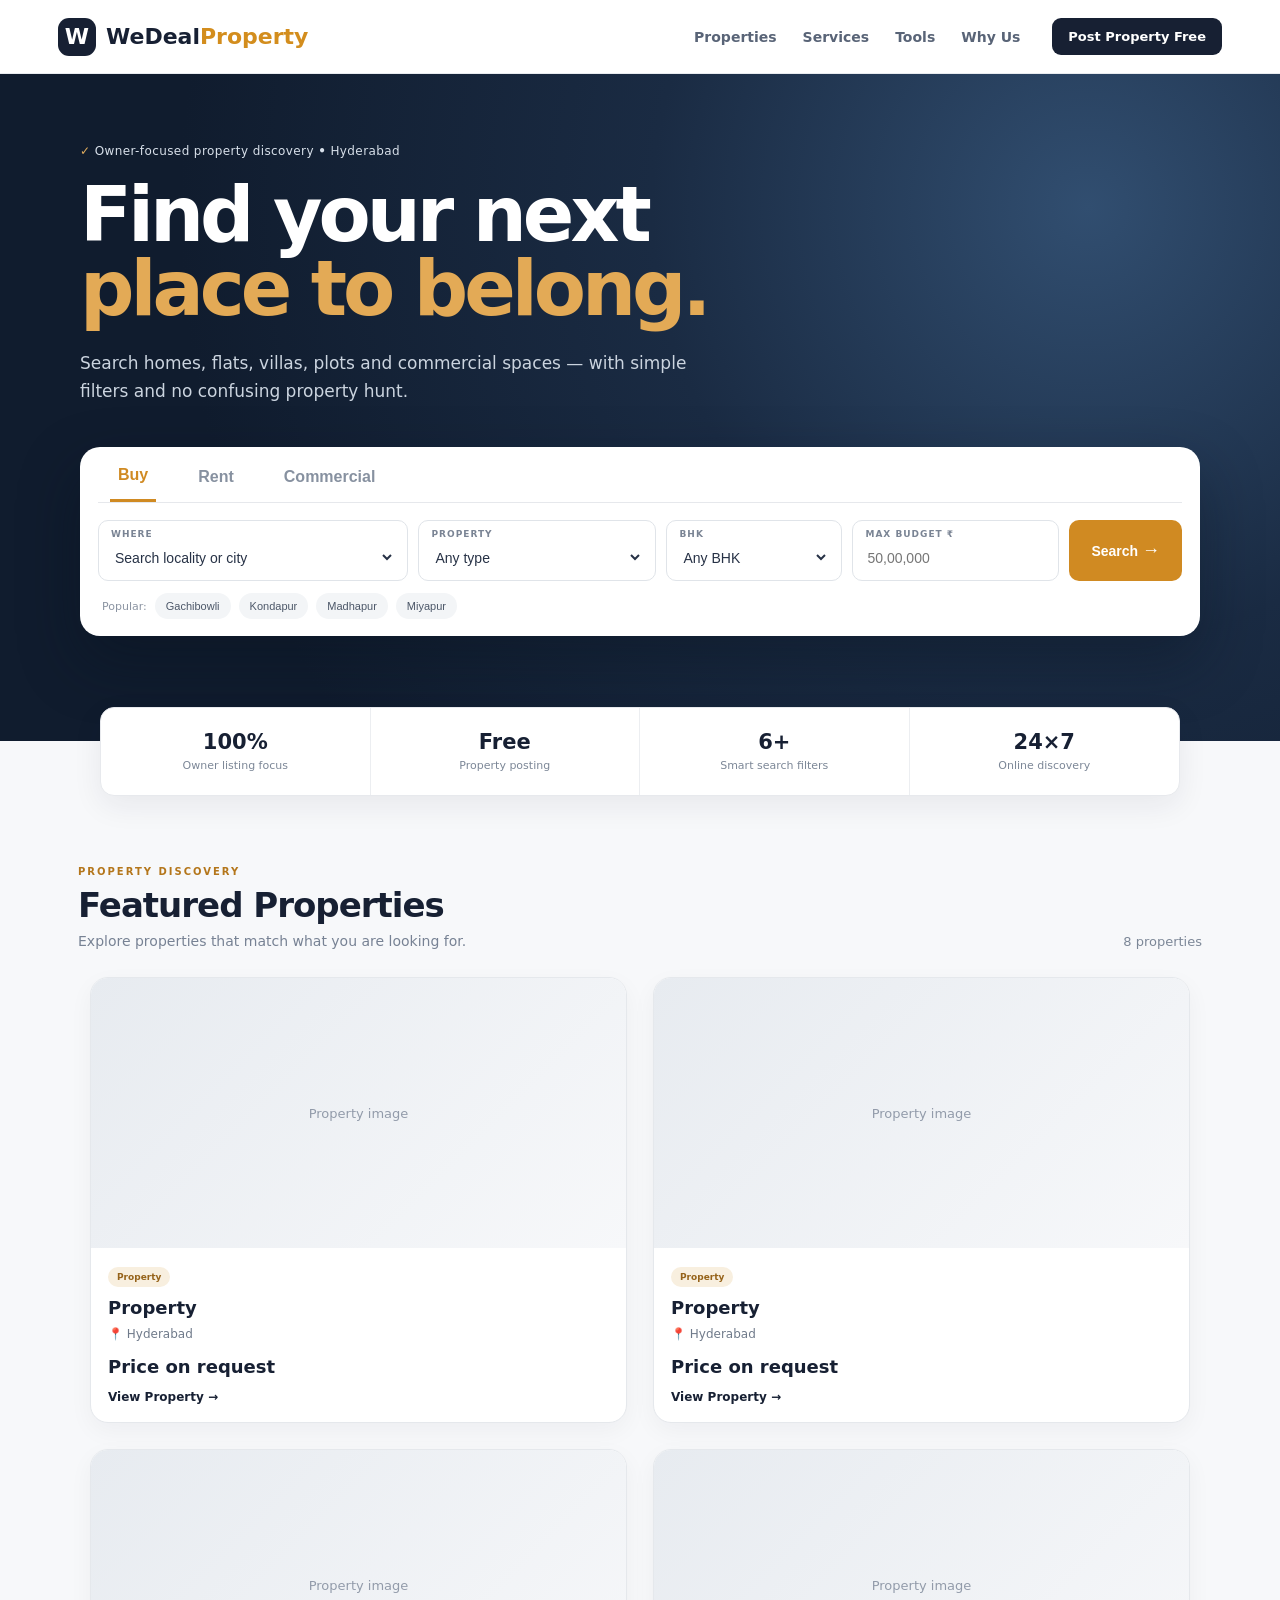
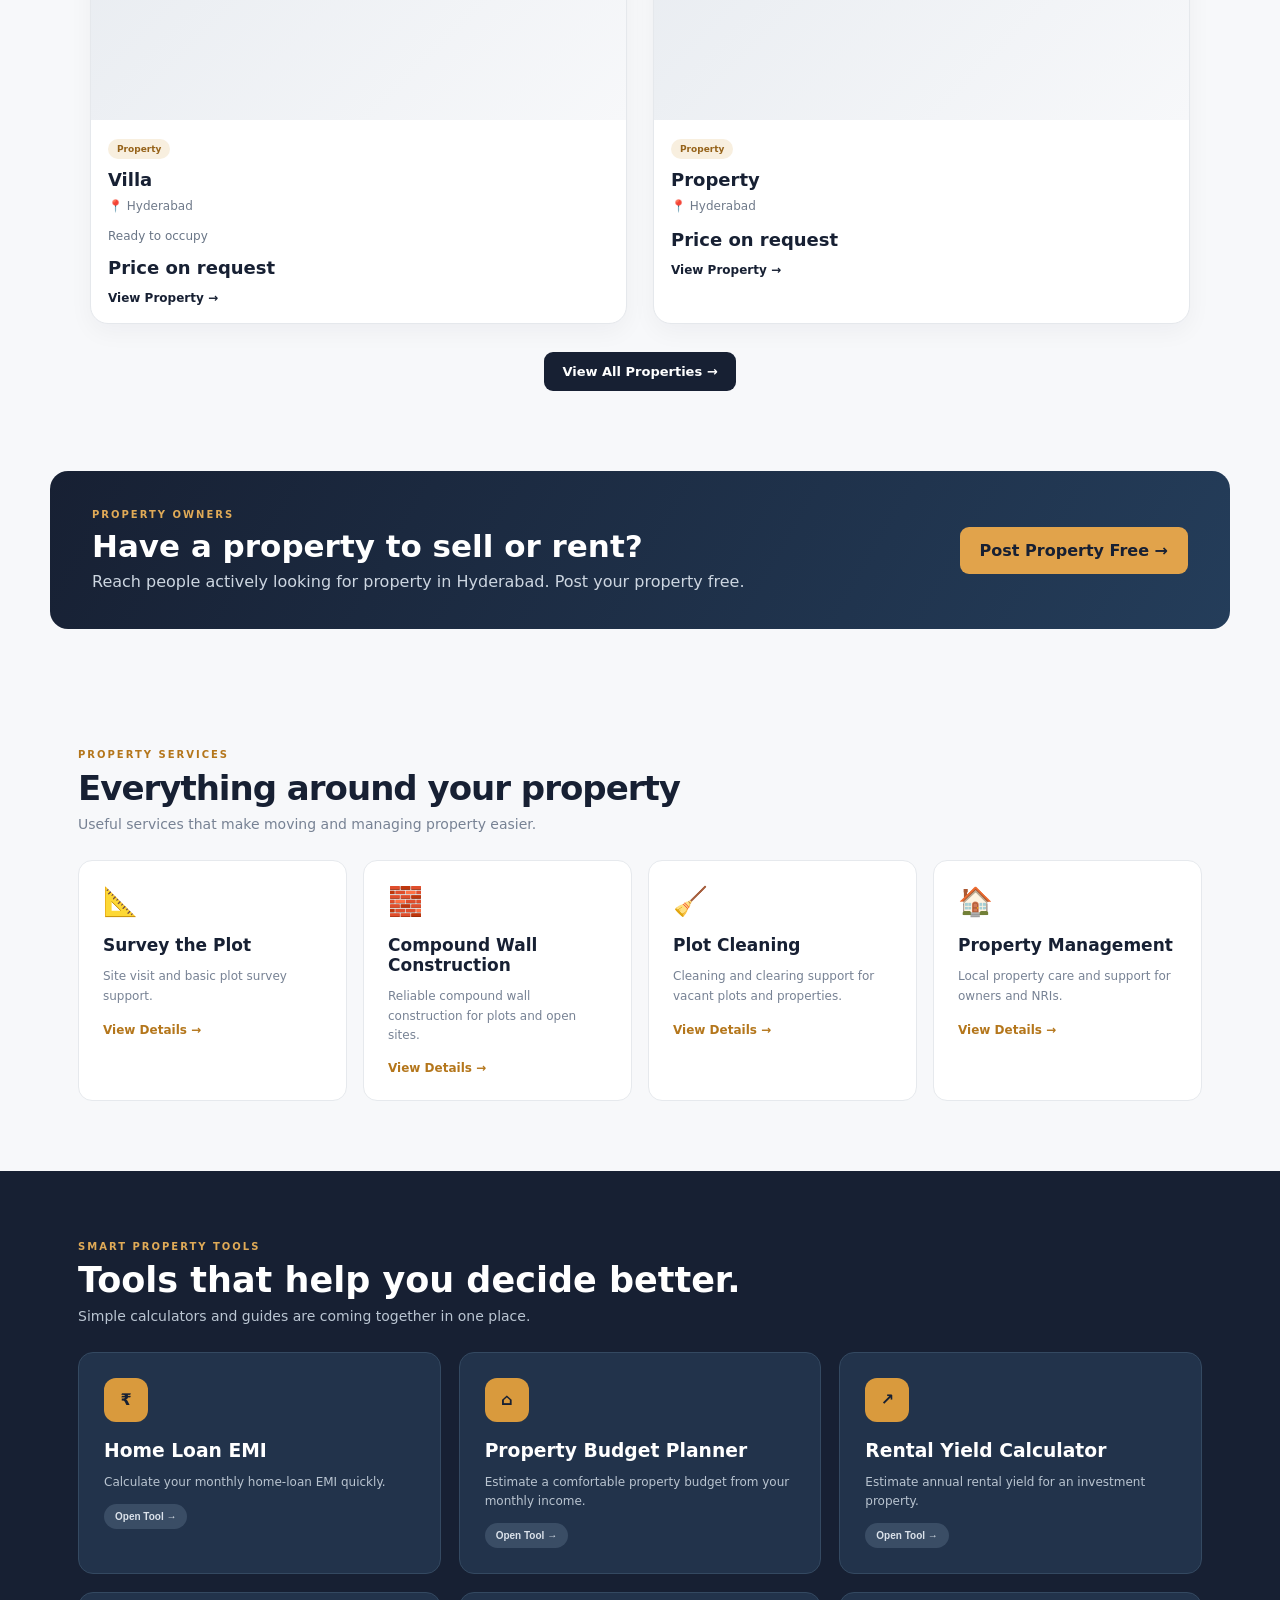
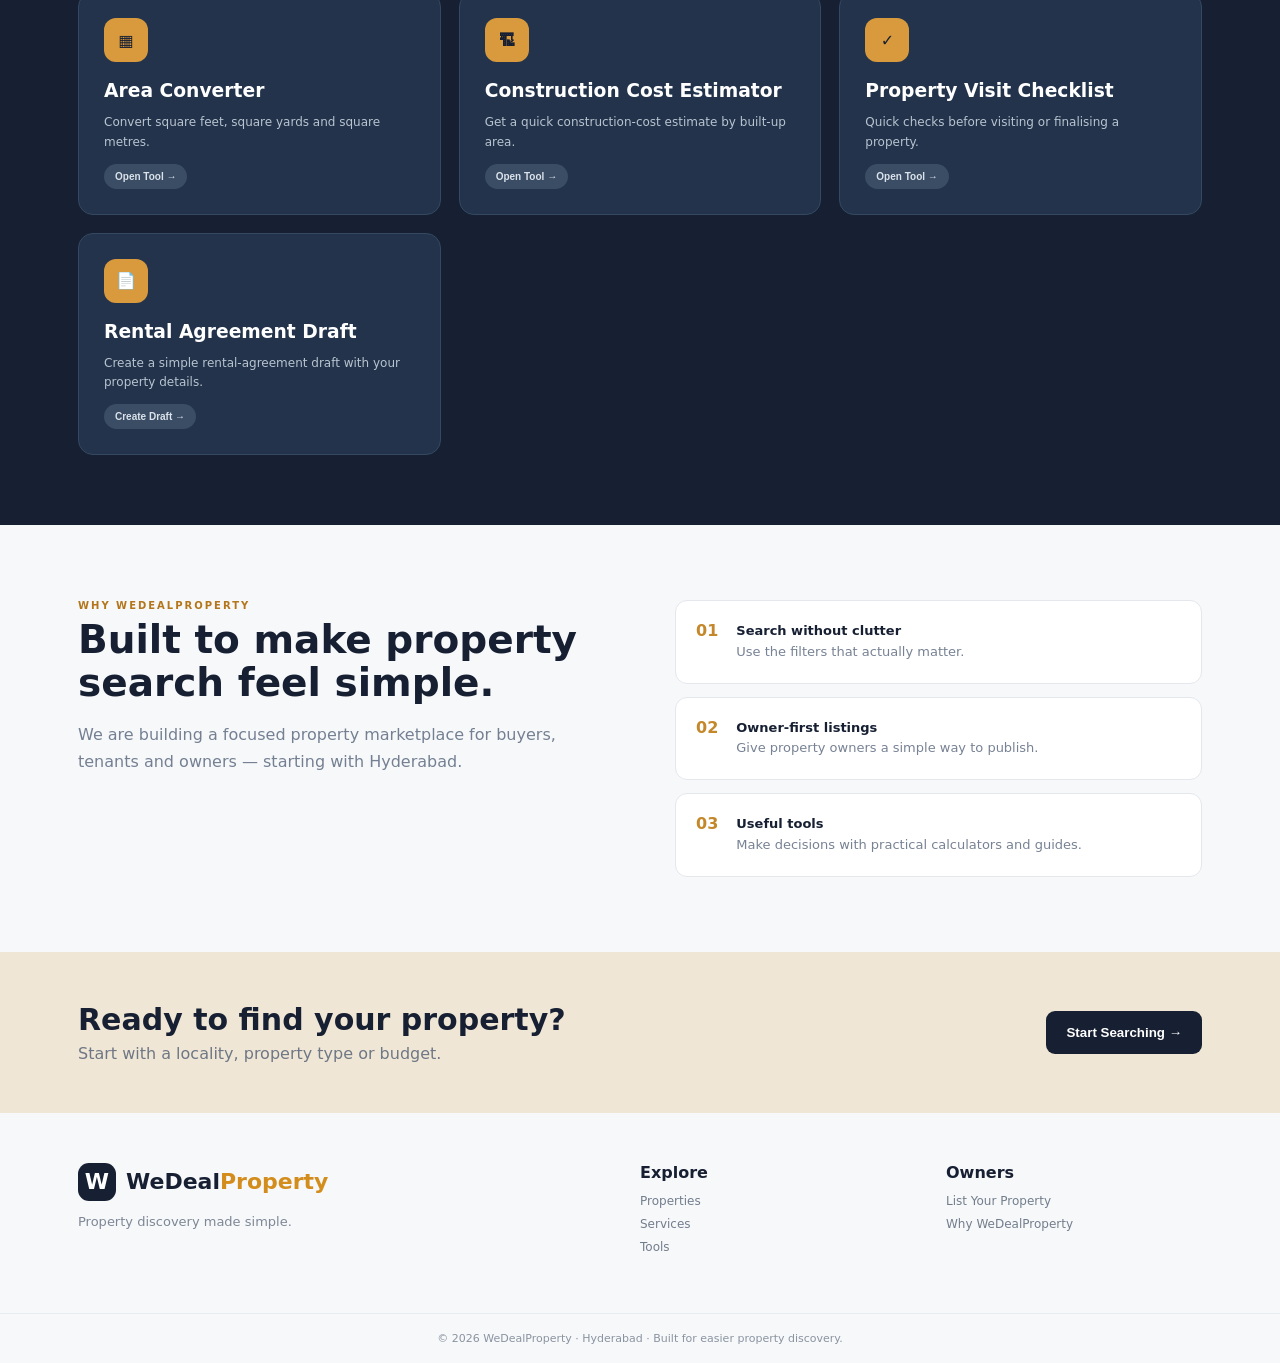
==== commit f6333d2a: "Add professional property services section with contact details" ====
--- a/index.html
+++ b/index.html
@@ -1,4 +1,4 @@
-<!doctype html><html lang="en"><head><meta charset="UTF-8"><meta name="viewport" content="width=device-width,initial-scale=1"><title>WeDealProperty | Buy, Rent & List Properties in Hyderabad</title><meta name="description" content="Find apartments, flats, houses, villas, plots and commercial properties in Hyderabad. Search by location, property type, BHK and budget. List your property free with WeDealProperty."><meta name="robots" content="index, follow, max-image-preview:large"><link rel="canonical" href="https://ssrweb197.github.io/wedealproperty/"><meta property="og:type" content="website"><meta property="og:title" content="WeDealProperty | Buy, Rent & List Properties in Hyderabad"><meta property="og:description" content="Search Hyderabad properties by location, type, BHK and budget. Post your property free."><meta property="og:url" content="https://ssrweb197.github.io/wedealproperty/"><meta property="og:site_name" content="WeDealProperty"><meta name="twitter:card" content="summary_large_image"><meta name="twitter:title" content="WeDealProperty | Hyderabad Property Marketplace"><meta name="twitter:description" content="Find and list properties across Hyderabad with smart property search."><script type="application/ld+json">{"@context":"https://schema.org","@type":"RealEstateAgent","name":"WeDealProperty","url":"https://ssrweb197.github.io/wedealproperty/","areaServed":{"@type":"City","name":"Hyderabad"},"description":"Property discovery and owner listing marketplace for Hyderabad.","sameAs":[]}</script><link rel="stylesheet" href="styles.css?v=20261008-5"></head><body class="home-properties"><header class="nav"><div class="nav-inner"><div class="brand"><span class="logo">W</span><span>WeDeal<span class="gold">Property</span></span></div><nav class="desktop-nav"><a href="#properties">Properties</a><a href="#services">Services</a><a href="#tools">Tools</a><a href="#why">Why Us</a></nav><a class="owner-btn" href="https://form.jotform.com/262791670572061" target="_blank">Post Property Free</a><button class="menu-btn" aria-label="Menu">☰</button></div></header><main><section class="hero"><div class="hero-inner"><div class="hero-copy"><div class="trust-line"><span>✓</span> Owner-focused property discovery <b>•</b> Hyderabad</div><h1>Find your next<br><span>place to belong.</span></h1><p>Search homes, flats, villas, plots and commercial spaces — with simple filters and no confusing property hunt.</p></div><div class="search-shell"><div class="tabs"><button class="tab active" data-purpose="">Buy</button><button class="tab" data-purpose="Rent">Rent</button><button class="tab" data-purpose="Commercial">Commercial</button></div><div class="search-grid"><div class="search-field wide"><small>WHERE</small><select id="location"><option value="">Search locality or city</option><option>Hyderabad</option><option>Secunderabad</option><option>Gachibowli</option><option>Kondapur</option><option>Madhapur</option><option>Kukatpally</option><option>Miyapur</option><option>Manikonda</option></select></div><div class="search-field"><small>PROPERTY</small><select id="type"><option value="">Any type</option><option>Apartment/Flat</option><option>House</option><option>Villa</option><option>Plot</option><option>Commercial</option></select></div><div class="search-field"><small>BHK</small><select id="bhk"><option value="">Any BHK</option><option>1</option><option>2</option><option>3</option><option>4+</option></select></div><div class="search-field"><small>MAX BUDGET ₹</small><input id="budget" type="number" placeholder="50,00,000"></div><button id="searchBtn" class="search-btn">Search <span>→</span></button></div><div class="quick"><span>Popular:</span><button data-loc="Gachibowli">Gachibowli</button><button data-loc="Kondapur">Kondapur</button><button data-loc="Madhapur">Madhapur</button><button data-loc="Miyapur">Miyapur</button></div></div></div></section><section class="stats"><div><strong>100%</strong><span>Owner listing focus</span></div><div><strong>Free</strong><span>Property posting</span></div><div><strong>6+</strong><span>Smart search filters</span></div><div><strong>24×7</strong><span>Online discovery</span></div></section><section class="section" id="properties"><div class="section-top"><div><small class="kicker">PROPERTY DISCOVERY</small><h2 id="resultTitle">Featured Properties</h2><p>Explore properties that match what you are looking for.</p></div><span id="count" class="count"></span></div><div id="cards" class="grid"><div class="loading">Loading properties…</div></div><div style="text-align:center;margin-top:28px"><a class="all-properties-btn" href="properties.html">View All Properties →</a></div></section><section class="owner-banner"><div><small class="kicker light">PROPERTY OWNERS</small><h2>Have a property to sell or rent?</h2><p>Reach people actively looking for property in Hyderabad. Post your property free.</p></div><a href="https://form.jotform.com/262791670572061" target="_blank">Post Property Free <span>→</span></a></section><section class="section" id="services"><div class="section-top"><div><small class="kicker">PROPERTY SERVICES</small><h2>Everything around your property</h2><p>Useful services that make moving and managing property easier.</p></div></div><div class="service-grid"><article><i>📄</i><h3>Rental Agreement</h3><p>Make your rental process simpler with the right documentation.</p><a href="#tools" onclick="openTool('agreement');return false;">Explore →</a></article><article><i>🛡️</i><h3>Tenant & Owner Help</h3><p>Practical information for smoother property transactions.</p><a href="#tools" onclick="openTool('tenant');return false;">Learn more →</a></article><article><i>🚚</i><h3>Move & Relocate</h3><p>Helpful resources for shifting into your new property.</p><a href="#tools" onclick="openTool('move');return false;">Explore →</a></article><article><i>🏠</i><h3>Property Guidance</h3><p>Checklists, calculators and guides for smarter decisions.</p><a href="#tools" onclick="openTool('guidance');return false;">Explore →</a></article></div></section><section class="tools" id="tools"><div class="section-top"><div><small class="kicker light">SMART PROPERTY TOOLS</small><h2>Tools that help you decide better.</h2><p>Simple calculators and guides are coming together in one place.</p></div></div><div class="tool-grid">
+<!doctype html><html lang="en"><head><meta charset="UTF-8"><meta name="viewport" content="width=device-width,initial-scale=1"><title>WeDealProperty | Buy, Rent & List Properties in Hyderabad</title><meta name="description" content="Find apartments, flats, houses, villas, plots and commercial properties in Hyderabad. Search by location, property type, BHK and budget. List your property free with WeDealProperty."><meta name="robots" content="index, follow, max-image-preview:large"><link rel="canonical" href="https://ssrweb197.github.io/wedealproperty/"><meta property="og:type" content="website"><meta property="og:title" content="WeDealProperty | Buy, Rent & List Properties in Hyderabad"><meta property="og:description" content="Search Hyderabad properties by location, type, BHK and budget. Post your property free."><meta property="og:url" content="https://ssrweb197.github.io/wedealproperty/"><meta property="og:site_name" content="WeDealProperty"><meta name="twitter:card" content="summary_large_image"><meta name="twitter:title" content="WeDealProperty | Hyderabad Property Marketplace"><meta name="twitter:description" content="Find and list properties across Hyderabad with smart property search."><script type="application/ld+json">{"@context":"https://schema.org","@type":"RealEstateAgent","name":"WeDealProperty","url":"https://ssrweb197.github.io/wedealproperty/","areaServed":{"@type":"City","name":"Hyderabad"},"description":"Property discovery and owner listing marketplace for Hyderabad.","sameAs":[]}</script><link rel="stylesheet" href="styles.css?v=20261008-6"></head><body class="home-properties"><header class="nav"><div class="nav-inner"><div class="brand"><span class="logo">W</span><span>WeDeal<span class="gold">Property</span></span></div><nav class="desktop-nav"><a href="#properties">Properties</a><a href="#services">Services</a><a href="#tools">Tools</a><a href="#why">Why Us</a></nav><a class="owner-btn" href="https://form.jotform.com/262791670572061" target="_blank">Post Property Free</a><button class="menu-btn" aria-label="Menu">☰</button></div></header><main><section class="hero"><div class="hero-inner"><div class="hero-copy"><div class="trust-line"><span>✓</span> Owner-focused property discovery <b>•</b> Hyderabad</div><h1>Find your next<br><span>place to belong.</span></h1><p>Search homes, flats, villas, plots and commercial spaces — with simple filters and no confusing property hunt.</p></div><div class="search-shell"><div class="tabs"><button class="tab active" data-purpose="">Buy</button><button class="tab" data-purpose="Rent">Rent</button><button class="tab" data-purpose="Commercial">Commercial</button></div><div class="search-grid"><div class="search-field wide"><small>WHERE</small><select id="location"><option value="">Search locality or city</option><option>Hyderabad</option><option>Secunderabad</option><option>Gachibowli</option><option>Kondapur</option><option>Madhapur</option><option>Kukatpally</option><option>Miyapur</option><option>Manikonda</option></select></div><div class="search-field"><small>PROPERTY</small><select id="type"><option value="">Any type</option><option>Apartment/Flat</option><option>House</option><option>Villa</option><option>Plot</option><option>Commercial</option></select></div><div class="search-field"><small>BHK</small><select id="bhk"><option value="">Any BHK</option><option>1</option><option>2</option><option>3</option><option>4+</option></select></div><div class="search-field"><small>MAX BUDGET ₹</small><input id="budget" type="number" placeholder="50,00,000"></div><button id="searchBtn" class="search-btn">Search <span>→</span></button></div><div class="quick"><span>Popular:</span><button data-loc="Gachibowli">Gachibowli</button><button data-loc="Kondapur">Kondapur</button><button data-loc="Madhapur">Madhapur</button><button data-loc="Miyapur">Miyapur</button></div></div></div></section><section class="stats"><div><strong>100%</strong><span>Owner listing focus</span></div><div><strong>Free</strong><span>Property posting</span></div><div><strong>6+</strong><span>Smart search filters</span></div><div><strong>24×7</strong><span>Online discovery</span></div></section><section class="section" id="properties"><div class="section-top"><div><small class="kicker">PROPERTY DISCOVERY</small><h2 id="resultTitle">Featured Properties</h2><p>Explore properties that match what you are looking for.</p></div><span id="count" class="count"></span></div><div id="cards" class="grid"><div class="loading">Loading properties…</div></div><div style="text-align:center;margin-top:28px"><a class="all-properties-btn" href="properties.html">View All Properties →</a></div></section><section class="owner-banner"><div><small class="kicker light">PROPERTY OWNERS</small><h2>Have a property to sell or rent?</h2><p>Reach people actively looking for property in Hyderabad. Post your property free.</p></div><a href="https://form.jotform.com/262791670572061" target="_blank">Post Property Free <span>→</span></a></section><section class="section" id="services"><div class="section-top"><div><small class="kicker">PROPERTY SERVICES</small><h2>Everything around your property</h2><p>Useful services that make moving and managing property easier.</p></div></div><div class="service-grid"><article onclick="openService('survey')" style="cursor:pointer"><i>📐</i><h3>Survey the Plot</h3><p>Site visit and basic plot survey support.</p><a href="#services" onclick="openService('survey');return false;">View Details →</a></article><article onclick="openService('wall')" style="cursor:pointer"><i>🧱</i><h3>Compound Wall Construction</h3><p>Reliable compound wall construction for plots and open sites.</p><a href="#services" onclick="openService('wall');return false;">View Details →</a></article><article onclick="openService('cleaning')" style="cursor:pointer"><i>🧹</i><h3>Plot Cleaning</h3><p>Cleaning and clearing support for vacant plots and properties.</p><a href="#services" onclick="openService('cleaning');return false;">View Details →</a></article><article onclick="openService('management')" style="cursor:pointer"><i>🏠</i><h3>Property Management</h3><p>Local property care and support for owners and NRIs.</p><a href="#services" onclick="openService('management');return false;">View Details →</a></article></div><div id="serviceModal" style="display:none;position:fixed;inset:0;background:#0008;z-index:150;align-items:center;justify-content:center;padding:20px"><div style="background:#fff;color:#172033;border-radius:16px;max-width:560px;width:100%;padding:26px;position:relative"><button onclick="closeService()" style="position:absolute;right:14px;top:12px;border:0;background:none;font-size:24px">×</button><div id="serviceBody"></div></div></div></section><section class="tools" id="tools"><div class="section-top"><div><small class="kicker light">SMART PROPERTY TOOLS</small><h2>Tools that help you decide better.</h2><p>Simple calculators and guides are coming together in one place.</p></div></div><div class="tool-grid">
 <article><span>₹</span><h3>Home Loan EMI</h3><p>Calculate your monthly home-loan EMI quickly.</p><button onclick="openTool('emi')">Open Tool →</button></article>
 <article><span>⌂</span><h3>Property Budget Planner</h3><p>Estimate a comfortable property budget from your monthly income.</p><button onclick="openTool('budget')">Open Tool →</button></article>
 <article><span>↗</span><h3>Rental Yield Calculator</h3><p>Estimate annual rental yield for an investment property.</p><button onclick="openTool('yield')">Open Tool →</button></article>
@@ -6,4 +6,4 @@
 <article><span>🏗</span><h3>Construction Cost Estimator</h3><p>Get a quick construction-cost estimate by built-up area.</p><button onclick="openTool('construction')">Open Tool →</button></article>
 <article><span>✓</span><h3>Property Visit Checklist</h3><p>Quick checks before visiting or finalising a property.</p><button onclick="openTool('checklist')">Open Tool →</button></article><article><span>📄</span><h3>Rental Agreement Draft</h3><p>Create a simple rental-agreement draft with your property details.</p><button onclick="openTool('agreement')">Create Draft →</button></article>
 </div>
-<div id="toolModal" style="display:none;position:fixed;inset:0;background:#0008;z-index:100;align-items:center;justify-content:center;padding:20px"><div style="background:#fff;color:#172033;border-radius:16px;max-width:520px;width:100%;padding:24px;position:relative"><button onclick="closeTool()" style="position:absolute;right:14px;top:12px;border:0;background:none;font-size:24px">×</button><h3 id="toolTitle" style="margin:0 0 16px"></h3><div id="toolBody"></div></div></div></section><section class="why" id="why"><div class="why-copy"><small class="kicker">WHY WEDEALPROPERTY</small><h2>Built to make property search feel simple.</h2><p>We are building a focused property marketplace for buyers, tenants and owners — starting with Hyderabad.</p></div><div class="why-list"><div><b>01</b><span><strong>Search without clutter</strong><br>Use the filters that actually matter.</span></div><div><b>02</b><span><strong>Owner-first listings</strong><br>Give property owners a simple way to publish.</span></div><div><b>03</b><span><strong>Useful tools</strong><br>Make decisions with practical calculators and guides.</span></div></div></section><section class="cta"><div><h2>Ready to find your property?</h2><p>Start with a locality, property type or budget.</p></div><button onclick="document.querySelector('.search-shell').scrollIntoView({behavior:'smooth'})">Start Searching →</button></section></main><footer><div class="footer-main"><div><div class="brand"><span class="logo">W</span><span>WeDeal<span class="gold">Property</span></span></div><p>Property discovery made simple.</p></div><div><h4>Explore</h4><a href="#properties">Properties</a><a href="#services">Services</a><a href="#tools">Tools</a></div><div><h4>Owners</h4><a href="https://form.jotform.com/262791670572061" target="_blank">List Your Property</a><a href="#why">Why WeDealProperty</a></div></div><div class="copyright">© 2026 WeDealProperty · Hyderabad · Built for easier property discovery.</div></footer><script src="app.js?v=20261008-5"></script></body></html>+<div id="toolModal" style="display:none;position:fixed;inset:0;background:#0008;z-index:100;align-items:center;justify-content:center;padding:20px"><div style="background:#fff;color:#172033;border-radius:16px;max-width:520px;width:100%;padding:24px;position:relative"><button onclick="closeTool()" style="position:absolute;right:14px;top:12px;border:0;background:none;font-size:24px">×</button><h3 id="toolTitle" style="margin:0 0 16px"></h3><div id="toolBody"></div></div></div></section><section class="why" id="why"><div class="why-copy"><small class="kicker">WHY WEDEALPROPERTY</small><h2>Built to make property search feel simple.</h2><p>We are building a focused property marketplace for buyers, tenants and owners — starting with Hyderabad.</p></div><div class="why-list"><div><b>01</b><span><strong>Search without clutter</strong><br>Use the filters that actually matter.</span></div><div><b>02</b><span><strong>Owner-first listings</strong><br>Give property owners a simple way to publish.</span></div><div><b>03</b><span><strong>Useful tools</strong><br>Make decisions with practical calculators and guides.</span></div></div></section><section class="cta"><div><h2>Ready to find your property?</h2><p>Start with a locality, property type or budget.</p></div><button onclick="document.querySelector('.search-shell').scrollIntoView({behavior:'smooth'})">Start Searching →</button></section></main><footer><div class="footer-main"><div><div class="brand"><span class="logo">W</span><span>WeDeal<span class="gold">Property</span></span></div><p>Property discovery made simple.</p></div><div><h4>Explore</h4><a href="#properties">Properties</a><a href="#services">Services</a><a href="#tools">Tools</a></div><div><h4>Owners</h4><a href="https://form.jotform.com/262791670572061" target="_blank">List Your Property</a><a href="#why">Why WeDealProperty</a></div></div><div class="copyright">© 2026 WeDealProperty · Hyderabad · Built for easier property discovery.</div></footer><script src="app.js?v=20261008-6"></script></body></html>
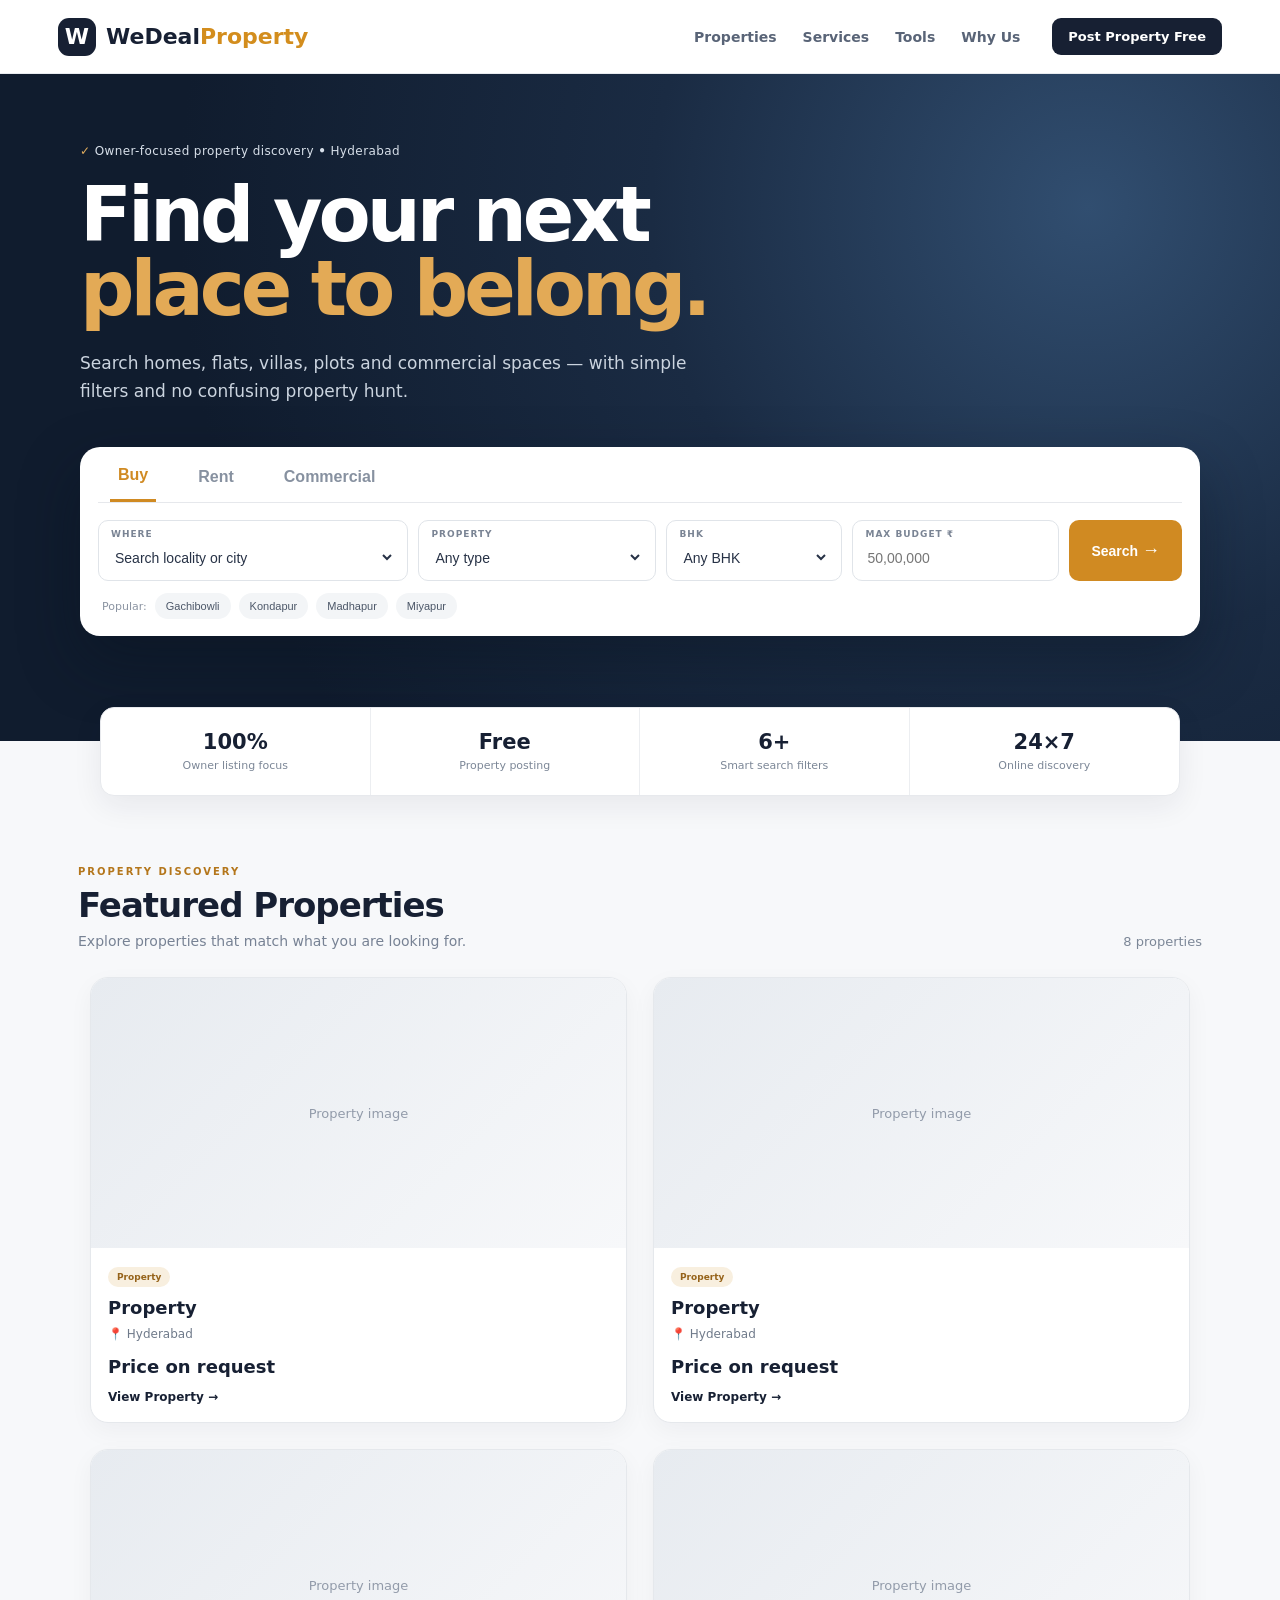
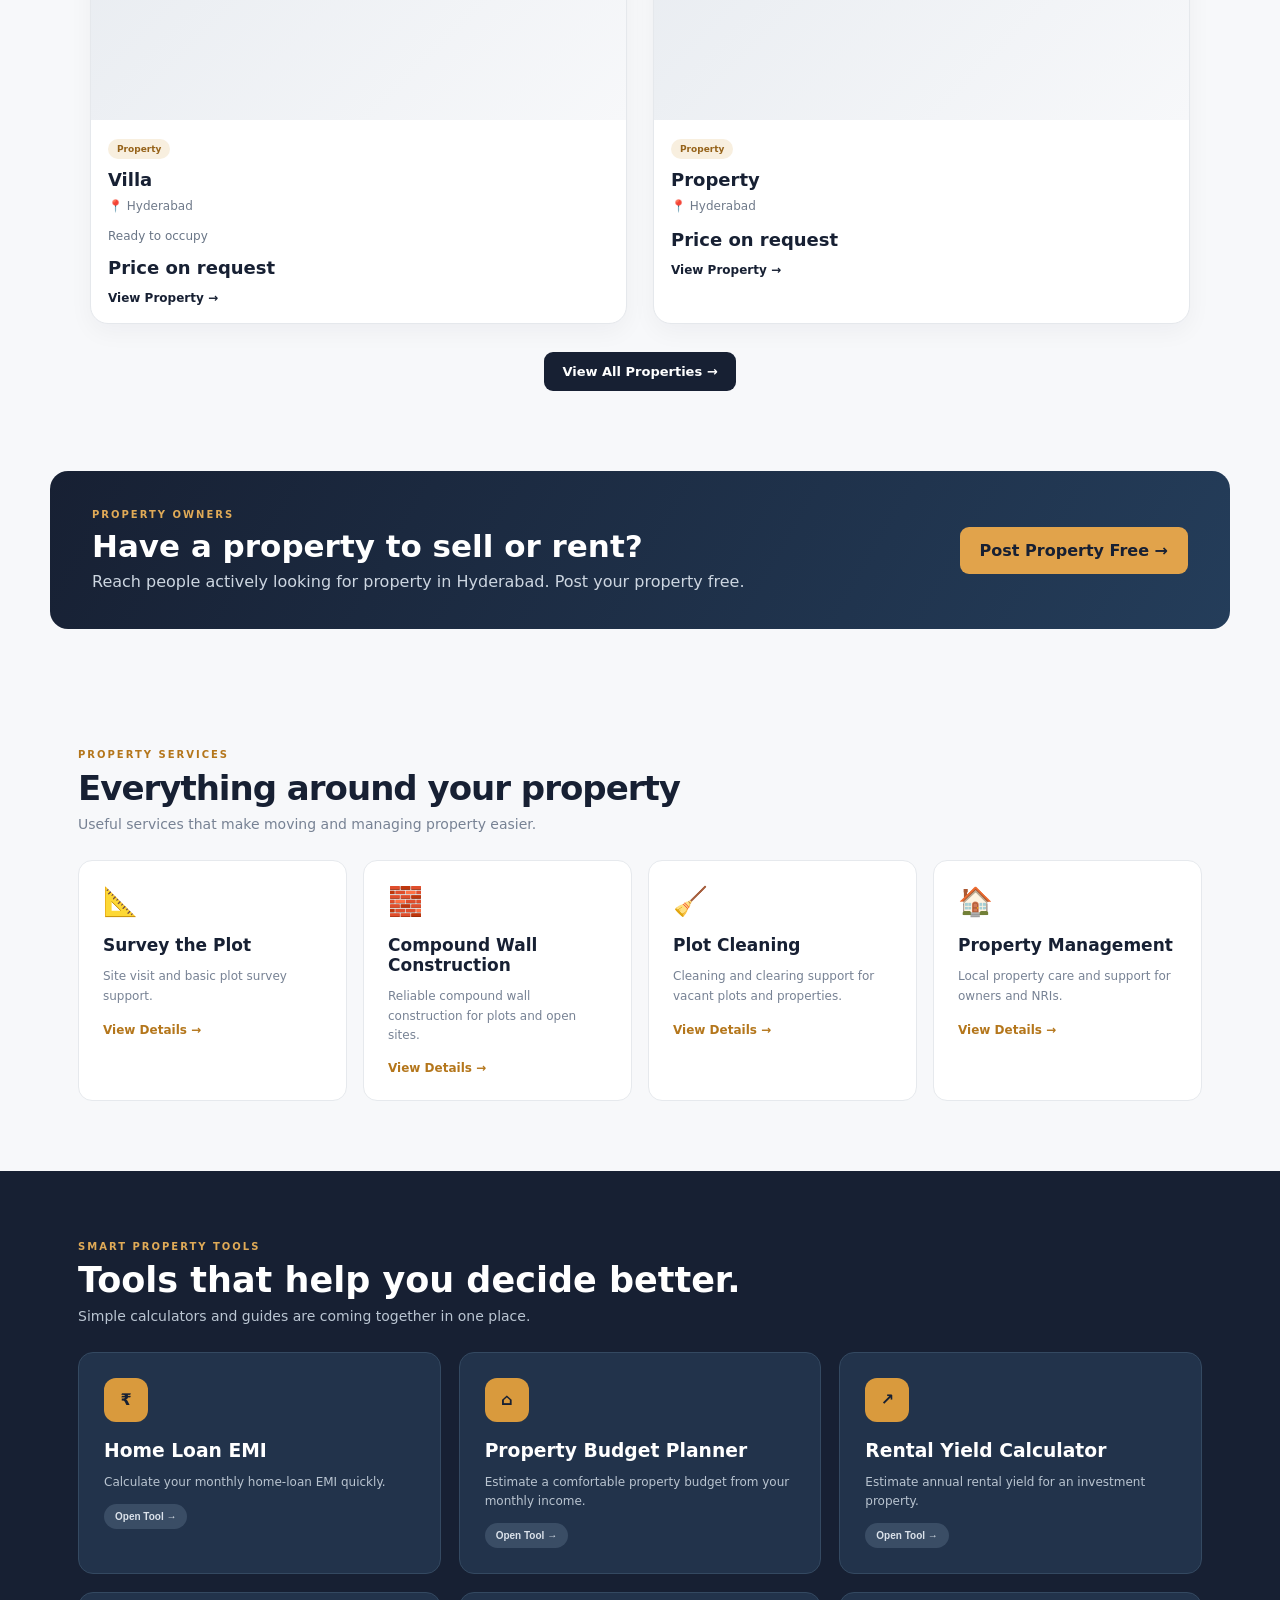
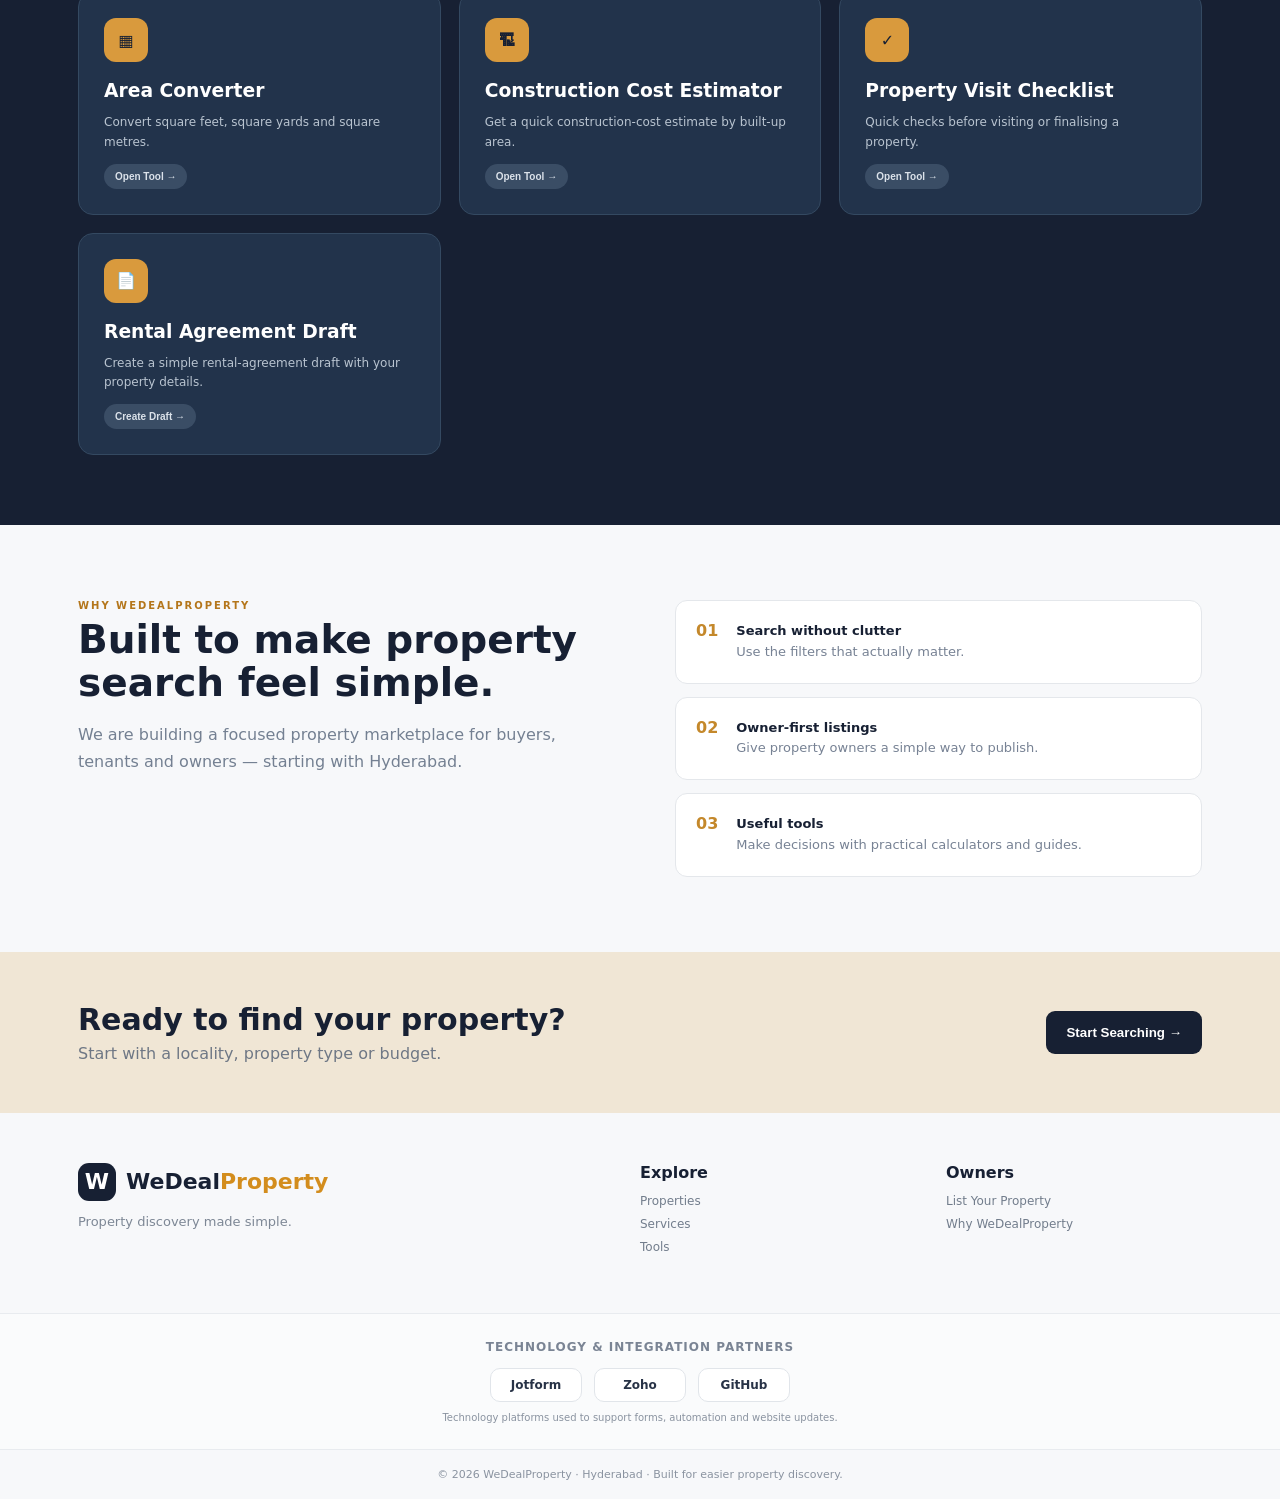
==== commit 071c7f63: "Add technology integration partners to footer" ====
--- a/index.html
+++ b/index.html
@@ -1,4 +1,4 @@
-<!doctype html><html lang="en"><head><meta charset="UTF-8"><meta name="viewport" content="width=device-width,initial-scale=1"><title>WeDealProperty | Buy, Rent & List Properties in Hyderabad</title><meta name="description" content="Find apartments, flats, houses, villas, plots and commercial properties in Hyderabad. Search by location, property type, BHK and budget. List your property free with WeDealProperty."><meta name="robots" content="index, follow, max-image-preview:large"><link rel="canonical" href="https://ssrweb197.github.io/wedealproperty/"><meta property="og:type" content="website"><meta property="og:title" content="WeDealProperty | Buy, Rent & List Properties in Hyderabad"><meta property="og:description" content="Search Hyderabad properties by location, type, BHK and budget. Post your property free."><meta property="og:url" content="https://ssrweb197.github.io/wedealproperty/"><meta property="og:site_name" content="WeDealProperty"><meta name="twitter:card" content="summary_large_image"><meta name="twitter:title" content="WeDealProperty | Hyderabad Property Marketplace"><meta name="twitter:description" content="Find and list properties across Hyderabad with smart property search."><script type="application/ld+json">{"@context":"https://schema.org","@type":"RealEstateAgent","name":"WeDealProperty","url":"https://ssrweb197.github.io/wedealproperty/","areaServed":{"@type":"City","name":"Hyderabad"},"description":"Property discovery and owner listing marketplace for Hyderabad.","sameAs":[]}</script><link rel="stylesheet" href="styles.css?v=20261008-6"></head><body class="home-properties"><header class="nav"><div class="nav-inner"><div class="brand"><span class="logo">W</span><span>WeDeal<span class="gold">Property</span></span></div><nav class="desktop-nav"><a href="#properties">Properties</a><a href="#services">Services</a><a href="#tools">Tools</a><a href="#why">Why Us</a></nav><a class="owner-btn" href="https://form.jotform.com/262791670572061" target="_blank">Post Property Free</a><button class="menu-btn" aria-label="Menu">☰</button></div></header><main><section class="hero"><div class="hero-inner"><div class="hero-copy"><div class="trust-line"><span>✓</span> Owner-focused property discovery <b>•</b> Hyderabad</div><h1>Find your next<br><span>place to belong.</span></h1><p>Search homes, flats, villas, plots and commercial spaces — with simple filters and no confusing property hunt.</p></div><div class="search-shell"><div class="tabs"><button class="tab active" data-purpose="">Buy</button><button class="tab" data-purpose="Rent">Rent</button><button class="tab" data-purpose="Commercial">Commercial</button></div><div class="search-grid"><div class="search-field wide"><small>WHERE</small><select id="location"><option value="">Search locality or city</option><option>Hyderabad</option><option>Secunderabad</option><option>Gachibowli</option><option>Kondapur</option><option>Madhapur</option><option>Kukatpally</option><option>Miyapur</option><option>Manikonda</option></select></div><div class="search-field"><small>PROPERTY</small><select id="type"><option value="">Any type</option><option>Apartment/Flat</option><option>House</option><option>Villa</option><option>Plot</option><option>Commercial</option></select></div><div class="search-field"><small>BHK</small><select id="bhk"><option value="">Any BHK</option><option>1</option><option>2</option><option>3</option><option>4+</option></select></div><div class="search-field"><small>MAX BUDGET ₹</small><input id="budget" type="number" placeholder="50,00,000"></div><button id="searchBtn" class="search-btn">Search <span>→</span></button></div><div class="quick"><span>Popular:</span><button data-loc="Gachibowli">Gachibowli</button><button data-loc="Kondapur">Kondapur</button><button data-loc="Madhapur">Madhapur</button><button data-loc="Miyapur">Miyapur</button></div></div></div></section><section class="stats"><div><strong>100%</strong><span>Owner listing focus</span></div><div><strong>Free</strong><span>Property posting</span></div><div><strong>6+</strong><span>Smart search filters</span></div><div><strong>24×7</strong><span>Online discovery</span></div></section><section class="section" id="properties"><div class="section-top"><div><small class="kicker">PROPERTY DISCOVERY</small><h2 id="resultTitle">Featured Properties</h2><p>Explore properties that match what you are looking for.</p></div><span id="count" class="count"></span></div><div id="cards" class="grid"><div class="loading">Loading properties…</div></div><div style="text-align:center;margin-top:28px"><a class="all-properties-btn" href="properties.html">View All Properties →</a></div></section><section class="owner-banner"><div><small class="kicker light">PROPERTY OWNERS</small><h2>Have a property to sell or rent?</h2><p>Reach people actively looking for property in Hyderabad. Post your property free.</p></div><a href="https://form.jotform.com/262791670572061" target="_blank">Post Property Free <span>→</span></a></section><section class="section" id="services"><div class="section-top"><div><small class="kicker">PROPERTY SERVICES</small><h2>Everything around your property</h2><p>Useful services that make moving and managing property easier.</p></div></div><div class="service-grid"><article onclick="openService('survey')" style="cursor:pointer"><i>📐</i><h3>Survey the Plot</h3><p>Site visit and basic plot survey support.</p><a href="#services" onclick="openService('survey');return false;">View Details →</a></article><article onclick="openService('wall')" style="cursor:pointer"><i>🧱</i><h3>Compound Wall Construction</h3><p>Reliable compound wall construction for plots and open sites.</p><a href="#services" onclick="openService('wall');return false;">View Details →</a></article><article onclick="openService('cleaning')" style="cursor:pointer"><i>🧹</i><h3>Plot Cleaning</h3><p>Cleaning and clearing support for vacant plots and properties.</p><a href="#services" onclick="openService('cleaning');return false;">View Details →</a></article><article onclick="openService('management')" style="cursor:pointer"><i>🏠</i><h3>Property Management</h3><p>Local property care and support for owners and NRIs.</p><a href="#services" onclick="openService('management');return false;">View Details →</a></article></div><div id="serviceModal" style="display:none;position:fixed;inset:0;background:#0008;z-index:150;align-items:center;justify-content:center;padding:20px"><div style="background:#fff;color:#172033;border-radius:16px;max-width:560px;width:100%;padding:26px;position:relative"><button onclick="closeService()" style="position:absolute;right:14px;top:12px;border:0;background:none;font-size:24px">×</button><div id="serviceBody"></div></div></div></section><section class="tools" id="tools"><div class="section-top"><div><small class="kicker light">SMART PROPERTY TOOLS</small><h2>Tools that help you decide better.</h2><p>Simple calculators and guides are coming together in one place.</p></div></div><div class="tool-grid">
+<!doctype html><html lang="en"><head><meta charset="UTF-8"><meta name="viewport" content="width=device-width,initial-scale=1"><title>WeDealProperty | Buy, Rent & List Properties in Hyderabad</title><meta name="description" content="Find apartments, flats, houses, villas, plots and commercial properties in Hyderabad. Search by location, property type, BHK and budget. List your property free with WeDealProperty."><meta name="robots" content="index, follow, max-image-preview:large"><link rel="canonical" href="https://ssrweb197.github.io/wedealproperty/"><meta property="og:type" content="website"><meta property="og:title" content="WeDealProperty | Buy, Rent & List Properties in Hyderabad"><meta property="og:description" content="Search Hyderabad properties by location, type, BHK and budget. Post your property free."><meta property="og:url" content="https://ssrweb197.github.io/wedealproperty/"><meta property="og:site_name" content="WeDealProperty"><meta name="twitter:card" content="summary_large_image"><meta name="twitter:title" content="WeDealProperty | Hyderabad Property Marketplace"><meta name="twitter:description" content="Find and list properties across Hyderabad with smart property search."><script type="application/ld+json">{"@context":"https://schema.org","@type":"RealEstateAgent","name":"WeDealProperty","url":"https://ssrweb197.github.io/wedealproperty/","areaServed":{"@type":"City","name":"Hyderabad"},"description":"Property discovery and owner listing marketplace for Hyderabad.","sameAs":[]}</script><link rel="stylesheet" href="styles.css?v=20261008-7"></head><body class="home-properties"><header class="nav"><div class="nav-inner"><div class="brand"><span class="logo">W</span><span>WeDeal<span class="gold">Property</span></span></div><nav class="desktop-nav"><a href="#properties">Properties</a><a href="#services">Services</a><a href="#tools">Tools</a><a href="#why">Why Us</a></nav><a class="owner-btn" href="https://form.jotform.com/262791670572061" target="_blank">Post Property Free</a><button class="menu-btn" aria-label="Menu">☰</button></div></header><main><section class="hero"><div class="hero-inner"><div class="hero-copy"><div class="trust-line"><span>✓</span> Owner-focused property discovery <b>•</b> Hyderabad</div><h1>Find your next<br><span>place to belong.</span></h1><p>Search homes, flats, villas, plots and commercial spaces — with simple filters and no confusing property hunt.</p></div><div class="search-shell"><div class="tabs"><button class="tab active" data-purpose="">Buy</button><button class="tab" data-purpose="Rent">Rent</button><button class="tab" data-purpose="Commercial">Commercial</button></div><div class="search-grid"><div class="search-field wide"><small>WHERE</small><select id="location"><option value="">Search locality or city</option><option>Hyderabad</option><option>Secunderabad</option><option>Gachibowli</option><option>Kondapur</option><option>Madhapur</option><option>Kukatpally</option><option>Miyapur</option><option>Manikonda</option></select></div><div class="search-field"><small>PROPERTY</small><select id="type"><option value="">Any type</option><option>Apartment/Flat</option><option>House</option><option>Villa</option><option>Plot</option><option>Commercial</option></select></div><div class="search-field"><small>BHK</small><select id="bhk"><option value="">Any BHK</option><option>1</option><option>2</option><option>3</option><option>4+</option></select></div><div class="search-field"><small>MAX BUDGET ₹</small><input id="budget" type="number" placeholder="50,00,000"></div><button id="searchBtn" class="search-btn">Search <span>→</span></button></div><div class="quick"><span>Popular:</span><button data-loc="Gachibowli">Gachibowli</button><button data-loc="Kondapur">Kondapur</button><button data-loc="Madhapur">Madhapur</button><button data-loc="Miyapur">Miyapur</button></div></div></div></section><section class="stats"><div><strong>100%</strong><span>Owner listing focus</span></div><div><strong>Free</strong><span>Property posting</span></div><div><strong>6+</strong><span>Smart search filters</span></div><div><strong>24×7</strong><span>Online discovery</span></div></section><section class="section" id="properties"><div class="section-top"><div><small class="kicker">PROPERTY DISCOVERY</small><h2 id="resultTitle">Featured Properties</h2><p>Explore properties that match what you are looking for.</p></div><span id="count" class="count"></span></div><div id="cards" class="grid"><div class="loading">Loading properties…</div></div><div style="text-align:center;margin-top:28px"><a class="all-properties-btn" href="properties.html">View All Properties →</a></div></section><section class="owner-banner"><div><small class="kicker light">PROPERTY OWNERS</small><h2>Have a property to sell or rent?</h2><p>Reach people actively looking for property in Hyderabad. Post your property free.</p></div><a href="https://form.jotform.com/262791670572061" target="_blank">Post Property Free <span>→</span></a></section><section class="section" id="services"><div class="section-top"><div><small class="kicker">PROPERTY SERVICES</small><h2>Everything around your property</h2><p>Useful services that make moving and managing property easier.</p></div></div><div class="service-grid"><article onclick="openService('survey')" style="cursor:pointer"><i>📐</i><h3>Survey the Plot</h3><p>Site visit and basic plot survey support.</p><a href="#services" onclick="openService('survey');return false;">View Details →</a></article><article onclick="openService('wall')" style="cursor:pointer"><i>🧱</i><h3>Compound Wall Construction</h3><p>Reliable compound wall construction for plots and open sites.</p><a href="#services" onclick="openService('wall');return false;">View Details →</a></article><article onclick="openService('cleaning')" style="cursor:pointer"><i>🧹</i><h3>Plot Cleaning</h3><p>Cleaning and clearing support for vacant plots and properties.</p><a href="#services" onclick="openService('cleaning');return false;">View Details →</a></article><article onclick="openService('management')" style="cursor:pointer"><i>🏠</i><h3>Property Management</h3><p>Local property care and support for owners and NRIs.</p><a href="#services" onclick="openService('management');return false;">View Details →</a></article></div><div id="serviceModal" style="display:none;position:fixed;inset:0;background:#0008;z-index:150;align-items:center;justify-content:center;padding:20px"><div style="background:#fff;color:#172033;border-radius:16px;max-width:560px;width:100%;padding:26px;position:relative"><button onclick="closeService()" style="position:absolute;right:14px;top:12px;border:0;background:none;font-size:24px">×</button><div id="serviceBody"></div></div></div></section><section class="tools" id="tools"><div class="section-top"><div><small class="kicker light">SMART PROPERTY TOOLS</small><h2>Tools that help you decide better.</h2><p>Simple calculators and guides are coming together in one place.</p></div></div><div class="tool-grid">
 <article><span>₹</span><h3>Home Loan EMI</h3><p>Calculate your monthly home-loan EMI quickly.</p><button onclick="openTool('emi')">Open Tool →</button></article>
 <article><span>⌂</span><h3>Property Budget Planner</h3><p>Estimate a comfortable property budget from your monthly income.</p><button onclick="openTool('budget')">Open Tool →</button></article>
 <article><span>↗</span><h3>Rental Yield Calculator</h3><p>Estimate annual rental yield for an investment property.</p><button onclick="openTool('yield')">Open Tool →</button></article>
@@ -6,4 +6,4 @@
 <article><span>🏗</span><h3>Construction Cost Estimator</h3><p>Get a quick construction-cost estimate by built-up area.</p><button onclick="openTool('construction')">Open Tool →</button></article>
 <article><span>✓</span><h3>Property Visit Checklist</h3><p>Quick checks before visiting or finalising a property.</p><button onclick="openTool('checklist')">Open Tool →</button></article><article><span>📄</span><h3>Rental Agreement Draft</h3><p>Create a simple rental-agreement draft with your property details.</p><button onclick="openTool('agreement')">Create Draft →</button></article>
 </div>
-<div id="toolModal" style="display:none;position:fixed;inset:0;background:#0008;z-index:100;align-items:center;justify-content:center;padding:20px"><div style="background:#fff;color:#172033;border-radius:16px;max-width:520px;width:100%;padding:24px;position:relative"><button onclick="closeTool()" style="position:absolute;right:14px;top:12px;border:0;background:none;font-size:24px">×</button><h3 id="toolTitle" style="margin:0 0 16px"></h3><div id="toolBody"></div></div></div></section><section class="why" id="why"><div class="why-copy"><small class="kicker">WHY WEDEALPROPERTY</small><h2>Built to make property search feel simple.</h2><p>We are building a focused property marketplace for buyers, tenants and owners — starting with Hyderabad.</p></div><div class="why-list"><div><b>01</b><span><strong>Search without clutter</strong><br>Use the filters that actually matter.</span></div><div><b>02</b><span><strong>Owner-first listings</strong><br>Give property owners a simple way to publish.</span></div><div><b>03</b><span><strong>Useful tools</strong><br>Make decisions with practical calculators and guides.</span></div></div></section><section class="cta"><div><h2>Ready to find your property?</h2><p>Start with a locality, property type or budget.</p></div><button onclick="document.querySelector('.search-shell').scrollIntoView({behavior:'smooth'})">Start Searching →</button></section></main><footer><div class="footer-main"><div><div class="brand"><span class="logo">W</span><span>WeDeal<span class="gold">Property</span></span></div><p>Property discovery made simple.</p></div><div><h4>Explore</h4><a href="#properties">Properties</a><a href="#services">Services</a><a href="#tools">Tools</a></div><div><h4>Owners</h4><a href="https://form.jotform.com/262791670572061" target="_blank">List Your Property</a><a href="#why">Why WeDealProperty</a></div></div><div class="copyright">© 2026 WeDealProperty · Hyderabad · Built for easier property discovery.</div></footer><script src="app.js?v=20261008-6"></script></body></html>+<div id="toolModal" style="display:none;position:fixed;inset:0;background:#0008;z-index:100;align-items:center;justify-content:center;padding:20px"><div style="background:#fff;color:#172033;border-radius:16px;max-width:520px;width:100%;padding:24px;position:relative"><button onclick="closeTool()" style="position:absolute;right:14px;top:12px;border:0;background:none;font-size:24px">×</button><h3 id="toolTitle" style="margin:0 0 16px"></h3><div id="toolBody"></div></div></div></section><section class="why" id="why"><div class="why-copy"><small class="kicker">WHY WEDEALPROPERTY</small><h2>Built to make property search feel simple.</h2><p>We are building a focused property marketplace for buyers, tenants and owners — starting with Hyderabad.</p></div><div class="why-list"><div><b>01</b><span><strong>Search without clutter</strong><br>Use the filters that actually matter.</span></div><div><b>02</b><span><strong>Owner-first listings</strong><br>Give property owners a simple way to publish.</span></div><div><b>03</b><span><strong>Useful tools</strong><br>Make decisions with practical calculators and guides.</span></div></div></section><section class="cta"><div><h2>Ready to find your property?</h2><p>Start with a locality, property type or budget.</p></div><button onclick="document.querySelector('.search-shell').scrollIntoView({behavior:'smooth'})">Start Searching →</button></section></main><footer><div class="footer-main"><div><div class="brand"><span class="logo">W</span><span>WeDeal<span class="gold">Property</span></span></div><p>Property discovery made simple.</p></div><div><h4>Explore</h4><a href="#properties">Properties</a><a href="#services">Services</a><a href="#tools">Tools</a></div><div><h4>Owners</h4><a href="https://form.jotform.com/262791670572061" target="_blank">List Your Property</a><a href="#why">Why WeDealProperty</a></div></div><div class="partner-strip"><h4>Technology &amp; Integration Partners</h4><div class="partner-list"><span>Jotform</span><span>Zoho</span><span>GitHub</span></div><p class="partner-note">Technology platforms used to support forms, automation and website updates.</p></div><div class="copyright">© 2026 WeDealProperty · Hyderabad · Built for easier property discovery.</div></footer><script src="app.js?v=20261008-7"></script></body></html>
--- a/styles.css
+++ b/styles.css
@@ -2,4 +2,6 @@
 .property-filter-box{background:#fff;border:1px solid #e3e7ec;border-radius:16px;padding:20px;margin:0 0 28px;box-shadow:0 8px 25px #1720330b}.filter-heading{display:flex;align-items:center;gap:14px;margin-bottom:16px}.filter-heading strong{font-size:16px}.filter-heading span{font-size:12px;color:#7b8695;margin-right:auto}.filter-heading button{border:0;background:#f1f3f6;color:#4d5868;border-radius:8px;padding:8px 11px;font-size:11px;font-weight:800;cursor:pointer}.property-filters{display:grid;grid-template-columns:1.1fr .8fr 1.1fr 1fr auto;gap:10px}.property-filters label{border:1px solid #dfe4ea;border-radius:10px;padding:8px 11px}.property-filters label span{display:block;font-size:9px;font-weight:900;color:#7a8494;letter-spacing:1px;margin-bottom:4px}.property-filters select{border:0;outline:0;width:100%;height:27px;background:#fff;color:#273246;font-size:13px}.filter-apply{border:0;border-radius:10px;background:#d08a22;color:#fff;padding:0 18px;font-weight:850;cursor:pointer}.quick-filter-row{display:flex;align-items:center;gap:8px;flex-wrap:wrap;margin-top:14px}.quick-filter-row span{font-size:11px;color:#7d8795;font-weight:800}.quick-filter-row button{border:0;background:#f4f5f7;color:#4d5868;border-radius:18px;padding:7px 11px;font-size:11px;font-weight:700;cursor:pointer}.quick-filter-row button:hover{background:#eceff3}@media(max-width:900px){.property-filters{grid-template-columns:1fr 1fr}.filter-apply{min-height:46px}.property-filter-box{margin-left:0;margin-right:0}}@media(max-width:600px){.property-filter-box{padding:14px}.filter-heading{align-items:flex-start;flex-wrap:wrap}.filter-heading span{order:3;width:100%;margin:0}.property-filters{grid-template-columns:1fr}.filter-apply{height:46px}.quick-filter-row button{font-size:10px}}
 
 /* Featured property cards */
-.home-properties #cards{max-width:1100px;gap:26px}.home-properties #cards .card{border-radius:18px}.home-properties #cards .photo{height:270px}.property-desc{font-size:12px;color:#697586;line-height:1.55;margin:10px 0 0;display:-webkit-box;-webkit-line-clamp:2;-webkit-box-orient:vertical;overflow:hidden}@media(max-width:600px){.home-properties #cards .photo{height:220px}}+.home-properties #cards{max-width:1100px;gap:26px}.home-properties #cards .card{border-radius:18px}.home-properties #cards .photo{height:270px}.property-desc{font-size:12px;color:#697586;line-height:1.55;margin:10px 0 0;display:-webkit-box;-webkit-line-clamp:2;-webkit-box-orient:vertical;overflow:hidden}@media(max-width:600px){.home-properties #cards .photo{height:220px}}
+/* Technology & Integration Partners */
+.partner-strip{border-top:1px solid #e8ebef;background:#fafbfc;padding:26px 20px;text-align:center}.partner-strip h4{margin:0 0 14px;font-size:12px;letter-spacing:1px;text-transform:uppercase;color:#7a8494}.partner-list{display:flex;justify-content:center;align-items:center;gap:12px;flex-wrap:wrap}.partner-list span{display:inline-flex;align-items:center;justify-content:center;min-width:92px;padding:9px 14px;border:1px solid #e1e5ea;border-radius:10px;background:#fff;color:#273246;font-size:12px;font-weight:800}.partner-note{margin:10px 0 0;color:#8a93a0;font-size:10px}
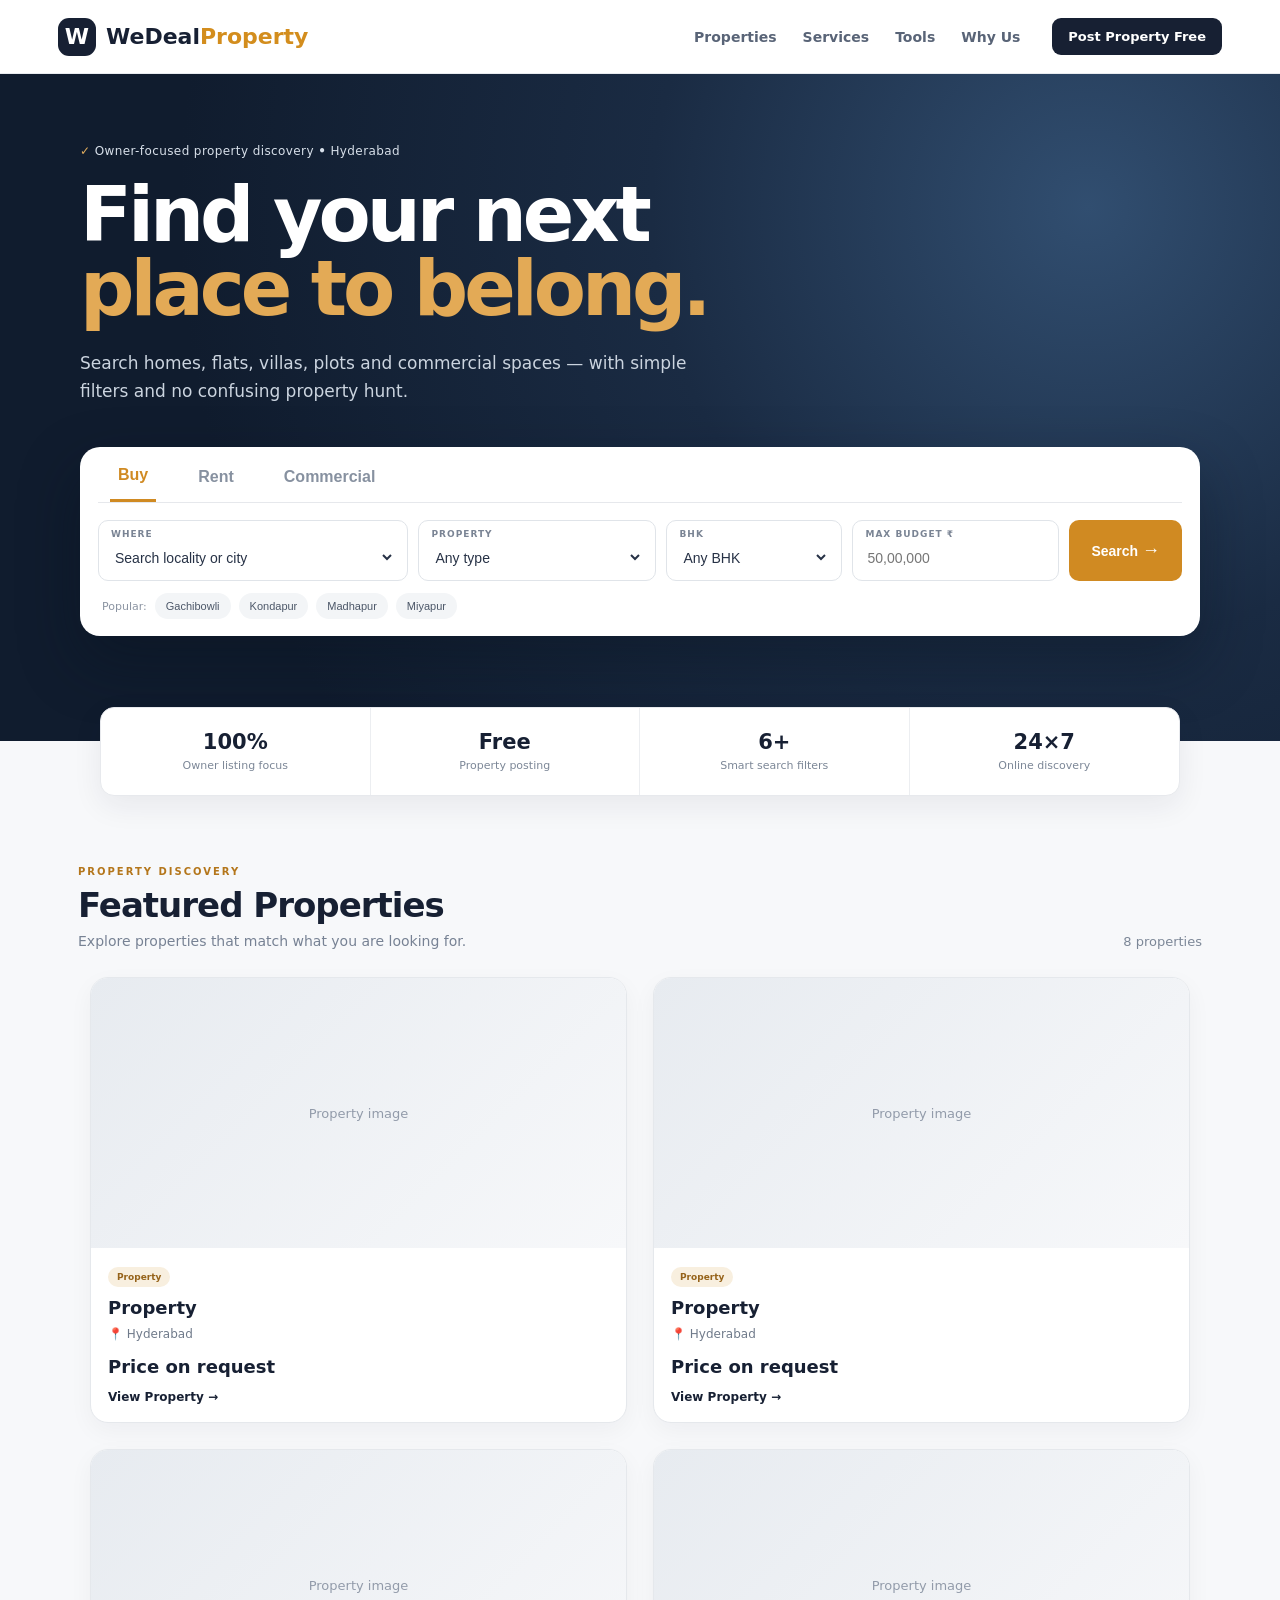
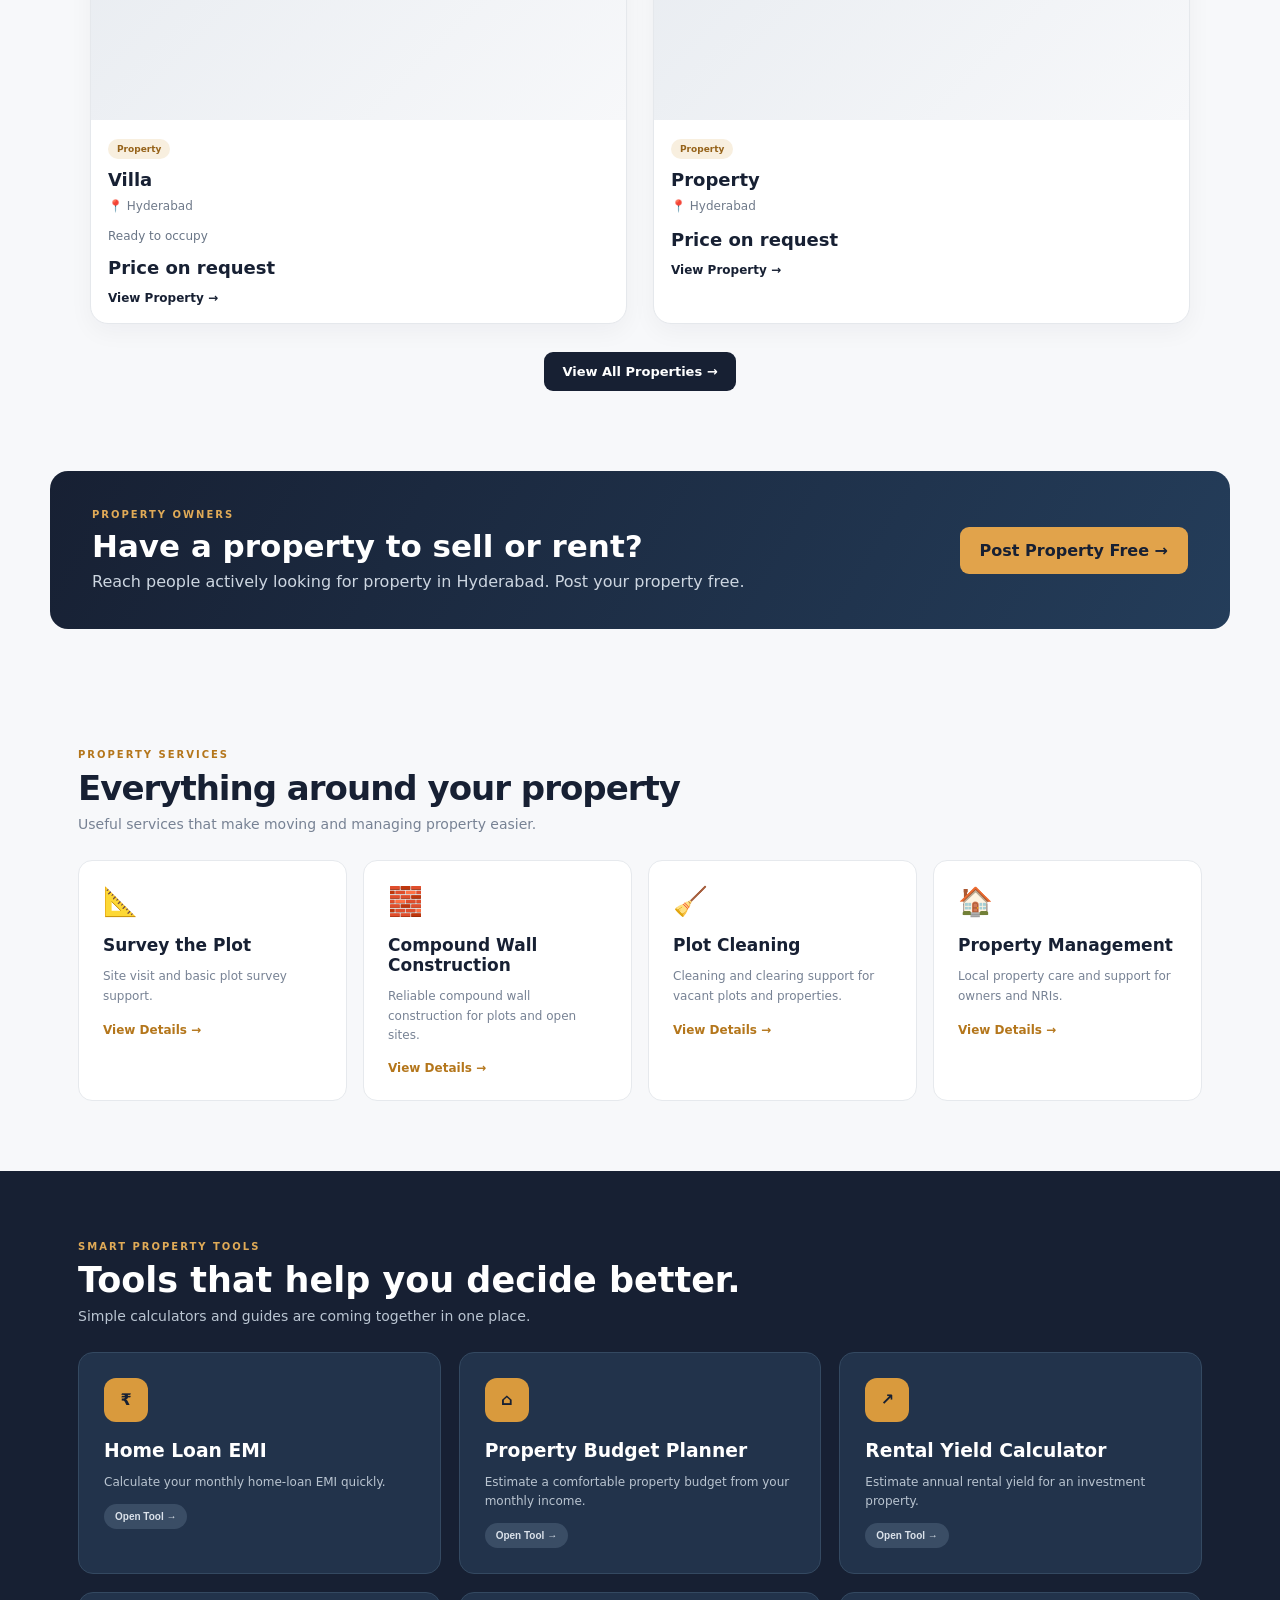
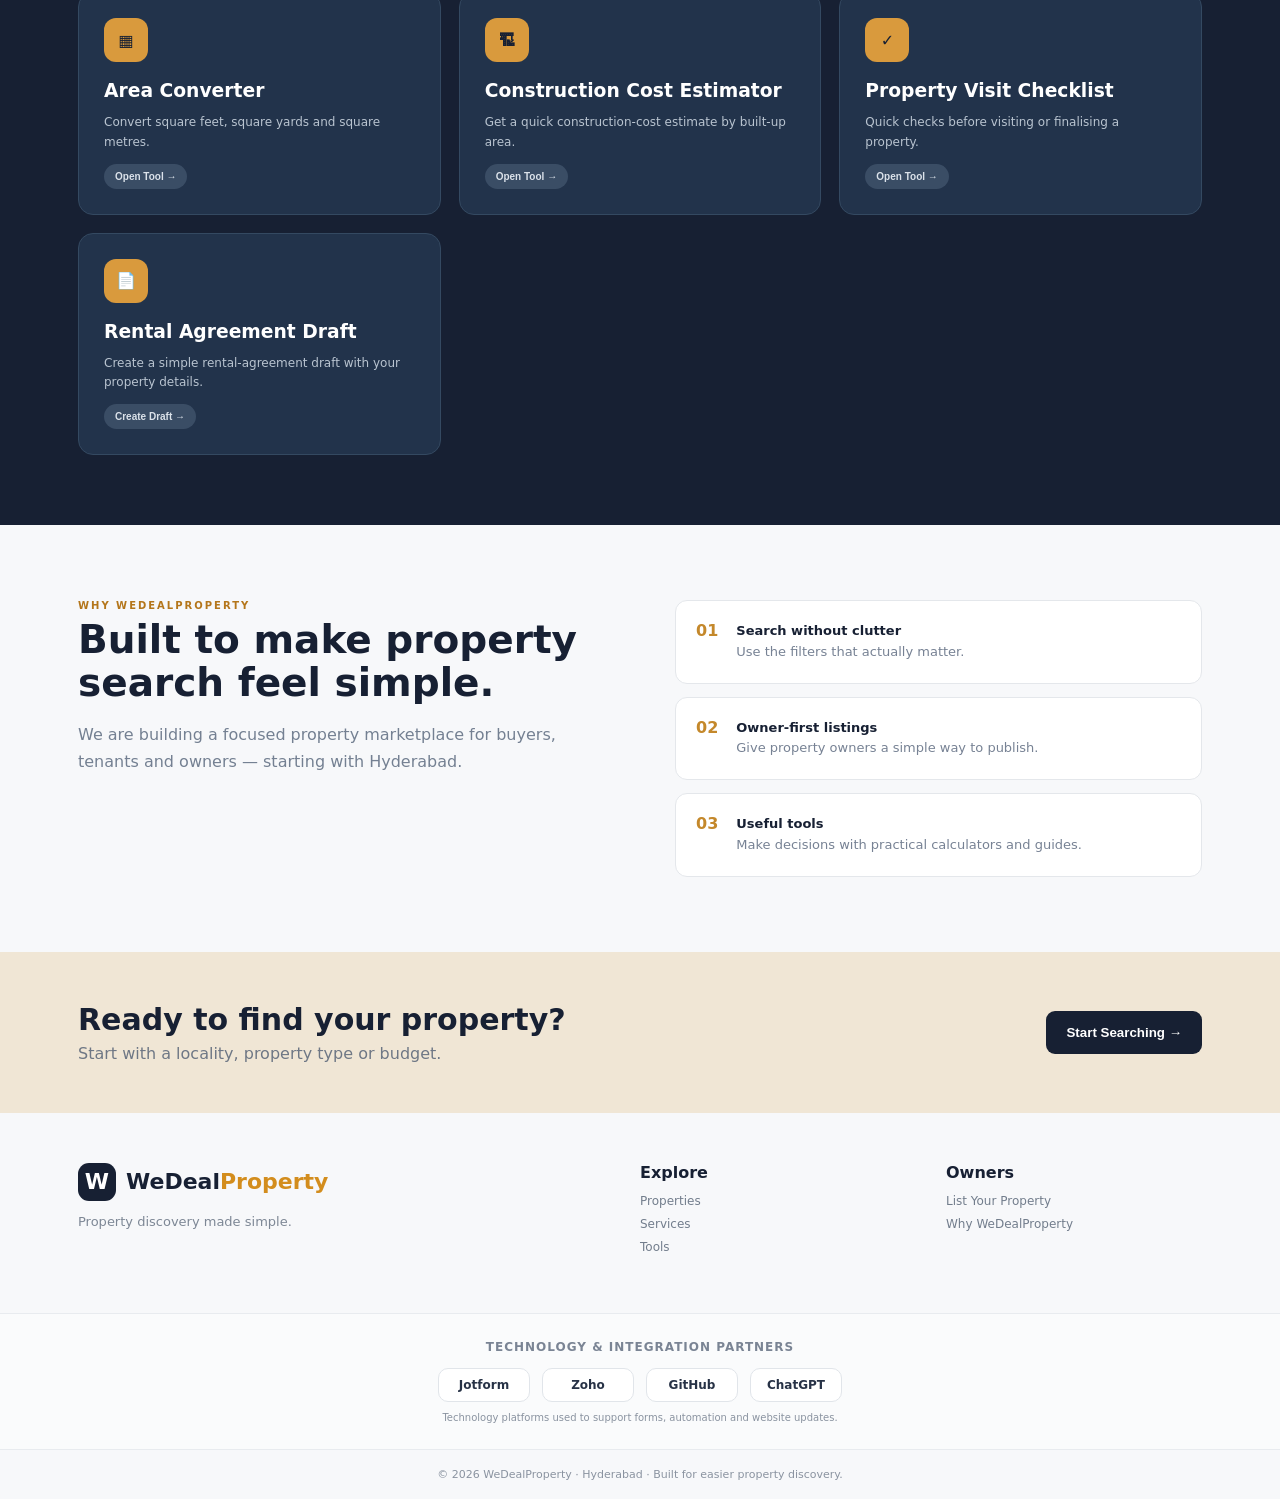
==== commit 0d953b47: "Add ChatGPT to technology integration partners" ====
--- a/index.html
+++ b/index.html
@@ -6,4 +6,4 @@
 <article><span>🏗</span><h3>Construction Cost Estimator</h3><p>Get a quick construction-cost estimate by built-up area.</p><button onclick="openTool('construction')">Open Tool →</button></article>
 <article><span>✓</span><h3>Property Visit Checklist</h3><p>Quick checks before visiting or finalising a property.</p><button onclick="openTool('checklist')">Open Tool →</button></article><article><span>📄</span><h3>Rental Agreement Draft</h3><p>Create a simple rental-agreement draft with your property details.</p><button onclick="openTool('agreement')">Create Draft →</button></article>
 </div>
-<div id="toolModal" style="display:none;position:fixed;inset:0;background:#0008;z-index:100;align-items:center;justify-content:center;padding:20px"><div style="background:#fff;color:#172033;border-radius:16px;max-width:520px;width:100%;padding:24px;position:relative"><button onclick="closeTool()" style="position:absolute;right:14px;top:12px;border:0;background:none;font-size:24px">×</button><h3 id="toolTitle" style="margin:0 0 16px"></h3><div id="toolBody"></div></div></div></section><section class="why" id="why"><div class="why-copy"><small class="kicker">WHY WEDEALPROPERTY</small><h2>Built to make property search feel simple.</h2><p>We are building a focused property marketplace for buyers, tenants and owners — starting with Hyderabad.</p></div><div class="why-list"><div><b>01</b><span><strong>Search without clutter</strong><br>Use the filters that actually matter.</span></div><div><b>02</b><span><strong>Owner-first listings</strong><br>Give property owners a simple way to publish.</span></div><div><b>03</b><span><strong>Useful tools</strong><br>Make decisions with practical calculators and guides.</span></div></div></section><section class="cta"><div><h2>Ready to find your property?</h2><p>Start with a locality, property type or budget.</p></div><button onclick="document.querySelector('.search-shell').scrollIntoView({behavior:'smooth'})">Start Searching →</button></section></main><footer><div class="footer-main"><div><div class="brand"><span class="logo">W</span><span>WeDeal<span class="gold">Property</span></span></div><p>Property discovery made simple.</p></div><div><h4>Explore</h4><a href="#properties">Properties</a><a href="#services">Services</a><a href="#tools">Tools</a></div><div><h4>Owners</h4><a href="https://form.jotform.com/262791670572061" target="_blank">List Your Property</a><a href="#why">Why WeDealProperty</a></div></div><div class="partner-strip"><h4>Technology &amp; Integration Partners</h4><div class="partner-list"><span>Jotform</span><span>Zoho</span><span>GitHub</span></div><p class="partner-note">Technology platforms used to support forms, automation and website updates.</p></div><div class="copyright">© 2026 WeDealProperty · Hyderabad · Built for easier property discovery.</div></footer><script src="app.js?v=20261008-7"></script></body></html>+<div id="toolModal" style="display:none;position:fixed;inset:0;background:#0008;z-index:100;align-items:center;justify-content:center;padding:20px"><div style="background:#fff;color:#172033;border-radius:16px;max-width:520px;width:100%;padding:24px;position:relative"><button onclick="closeTool()" style="position:absolute;right:14px;top:12px;border:0;background:none;font-size:24px">×</button><h3 id="toolTitle" style="margin:0 0 16px"></h3><div id="toolBody"></div></div></div></section><section class="why" id="why"><div class="why-copy"><small class="kicker">WHY WEDEALPROPERTY</small><h2>Built to make property search feel simple.</h2><p>We are building a focused property marketplace for buyers, tenants and owners — starting with Hyderabad.</p></div><div class="why-list"><div><b>01</b><span><strong>Search without clutter</strong><br>Use the filters that actually matter.</span></div><div><b>02</b><span><strong>Owner-first listings</strong><br>Give property owners a simple way to publish.</span></div><div><b>03</b><span><strong>Useful tools</strong><br>Make decisions with practical calculators and guides.</span></div></div></section><section class="cta"><div><h2>Ready to find your property?</h2><p>Start with a locality, property type or budget.</p></div><button onclick="document.querySelector('.search-shell').scrollIntoView({behavior:'smooth'})">Start Searching →</button></section></main><footer><div class="footer-main"><div><div class="brand"><span class="logo">W</span><span>WeDeal<span class="gold">Property</span></span></div><p>Property discovery made simple.</p></div><div><h4>Explore</h4><a href="#properties">Properties</a><a href="#services">Services</a><a href="#tools">Tools</a></div><div><h4>Owners</h4><a href="https://form.jotform.com/262791670572061" target="_blank">List Your Property</a><a href="#why">Why WeDealProperty</a></div></div><div class="partner-strip"><h4>Technology &amp; Integration Partners</h4><div class="partner-list"><span>Jotform</span><span>Zoho</span><span>GitHub</span><span>ChatGPT</span></div><p class="partner-note">Technology platforms used to support forms, automation and website updates.</p></div><div class="copyright">© 2026 WeDealProperty · Hyderabad · Built for easier property discovery.</div></footer><script src="app.js?v=20261008-7"></script></body></html>
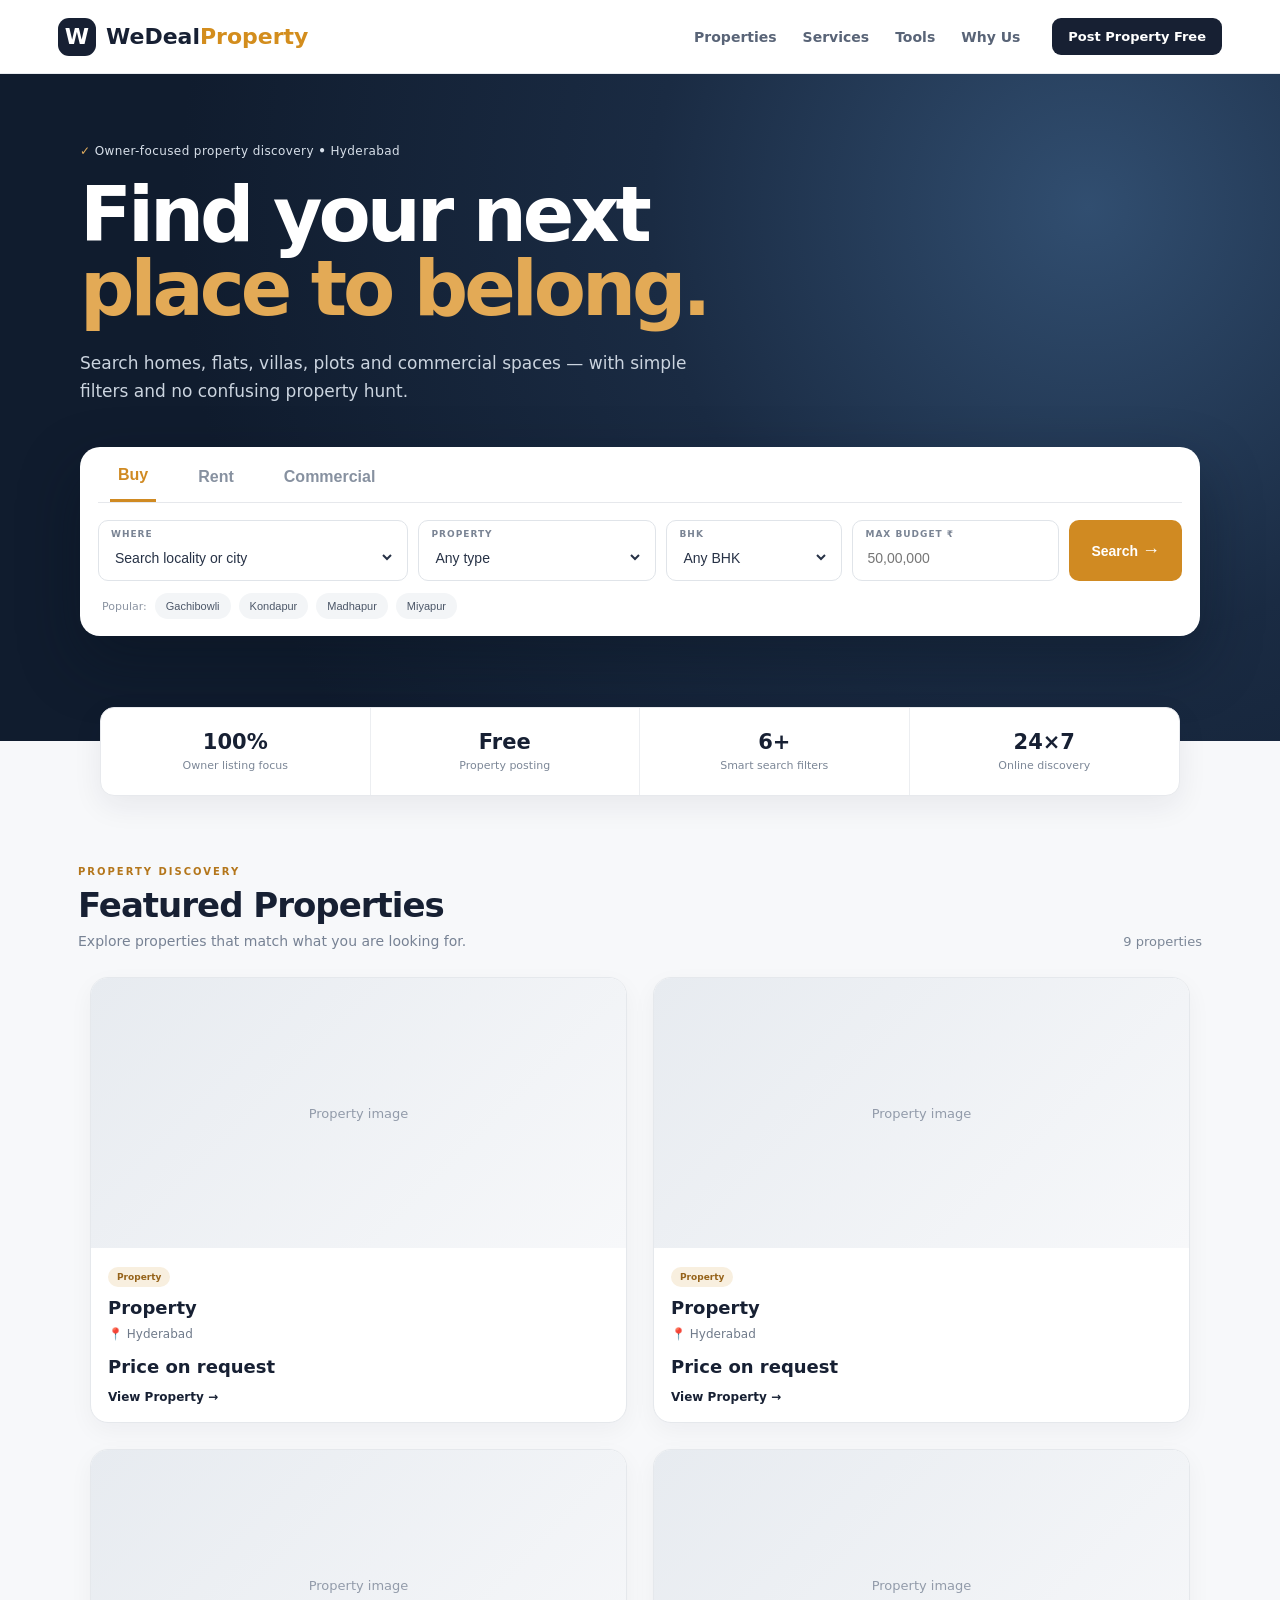
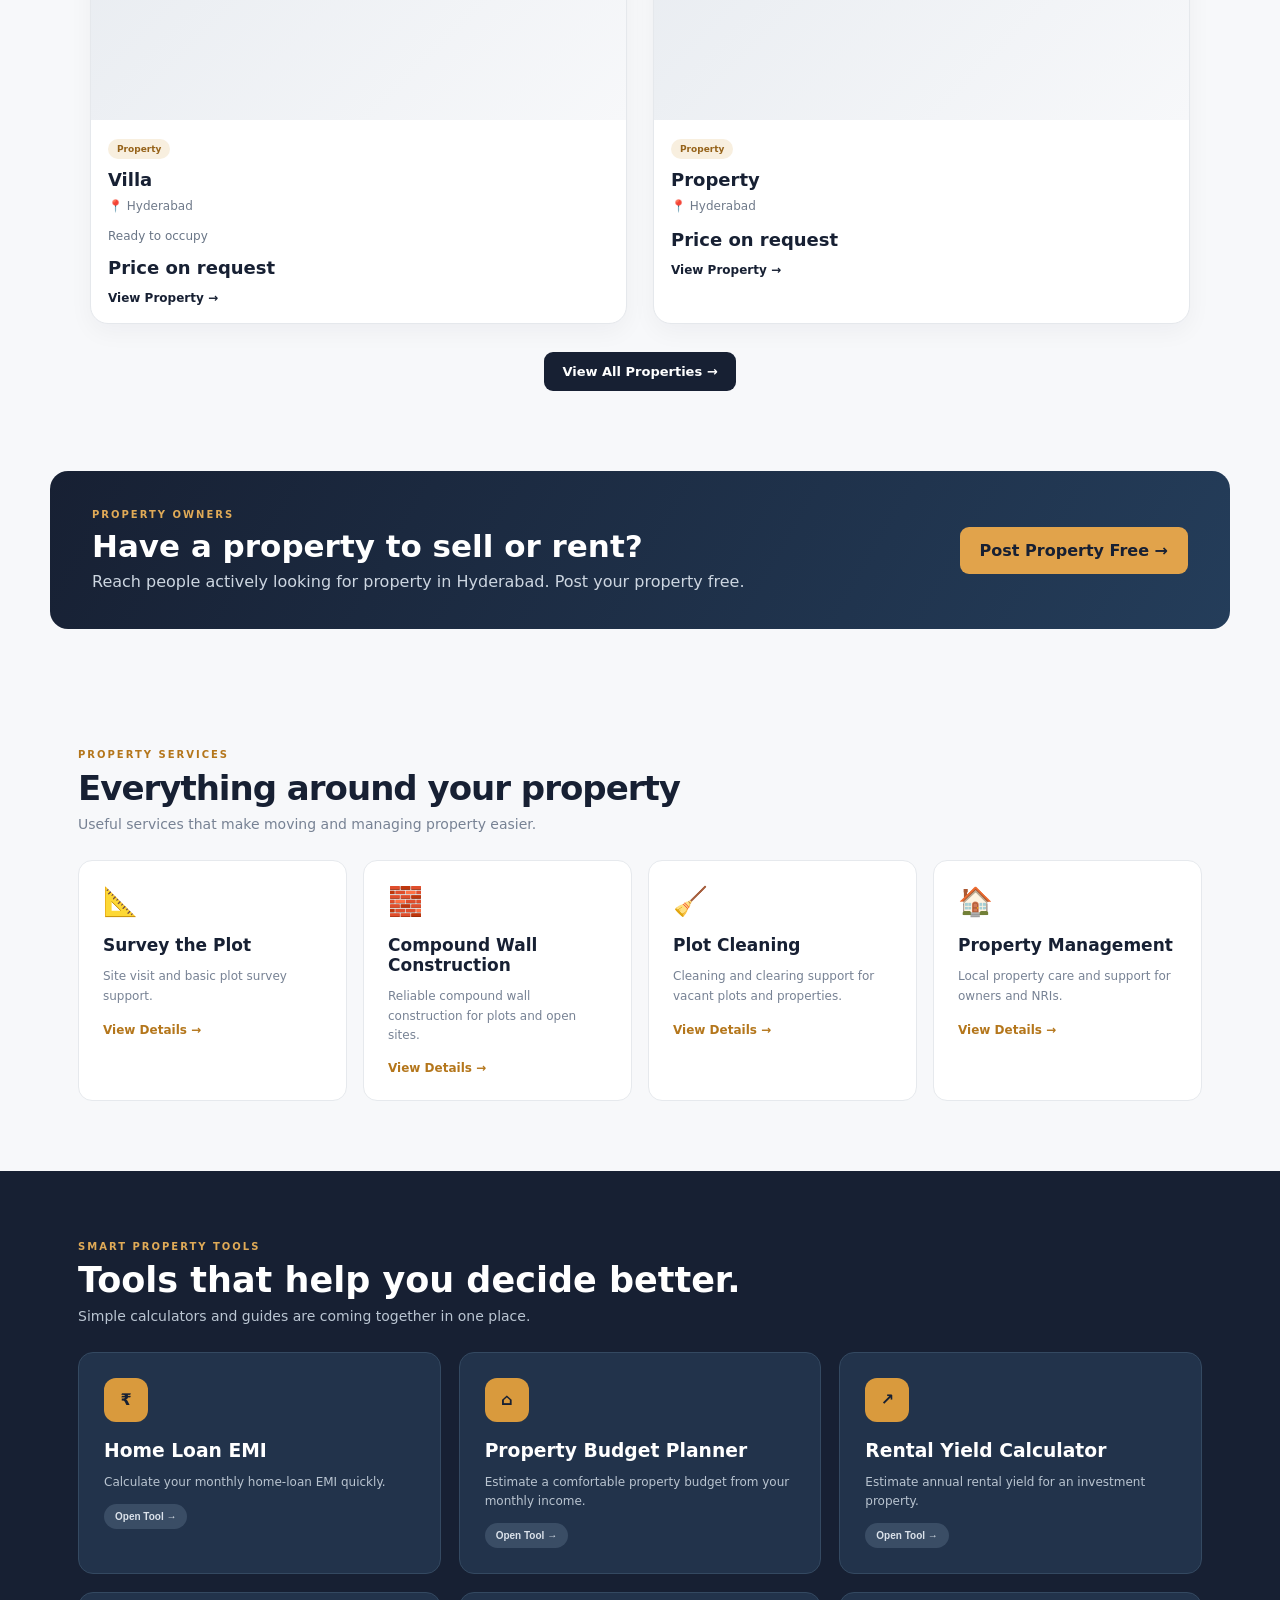
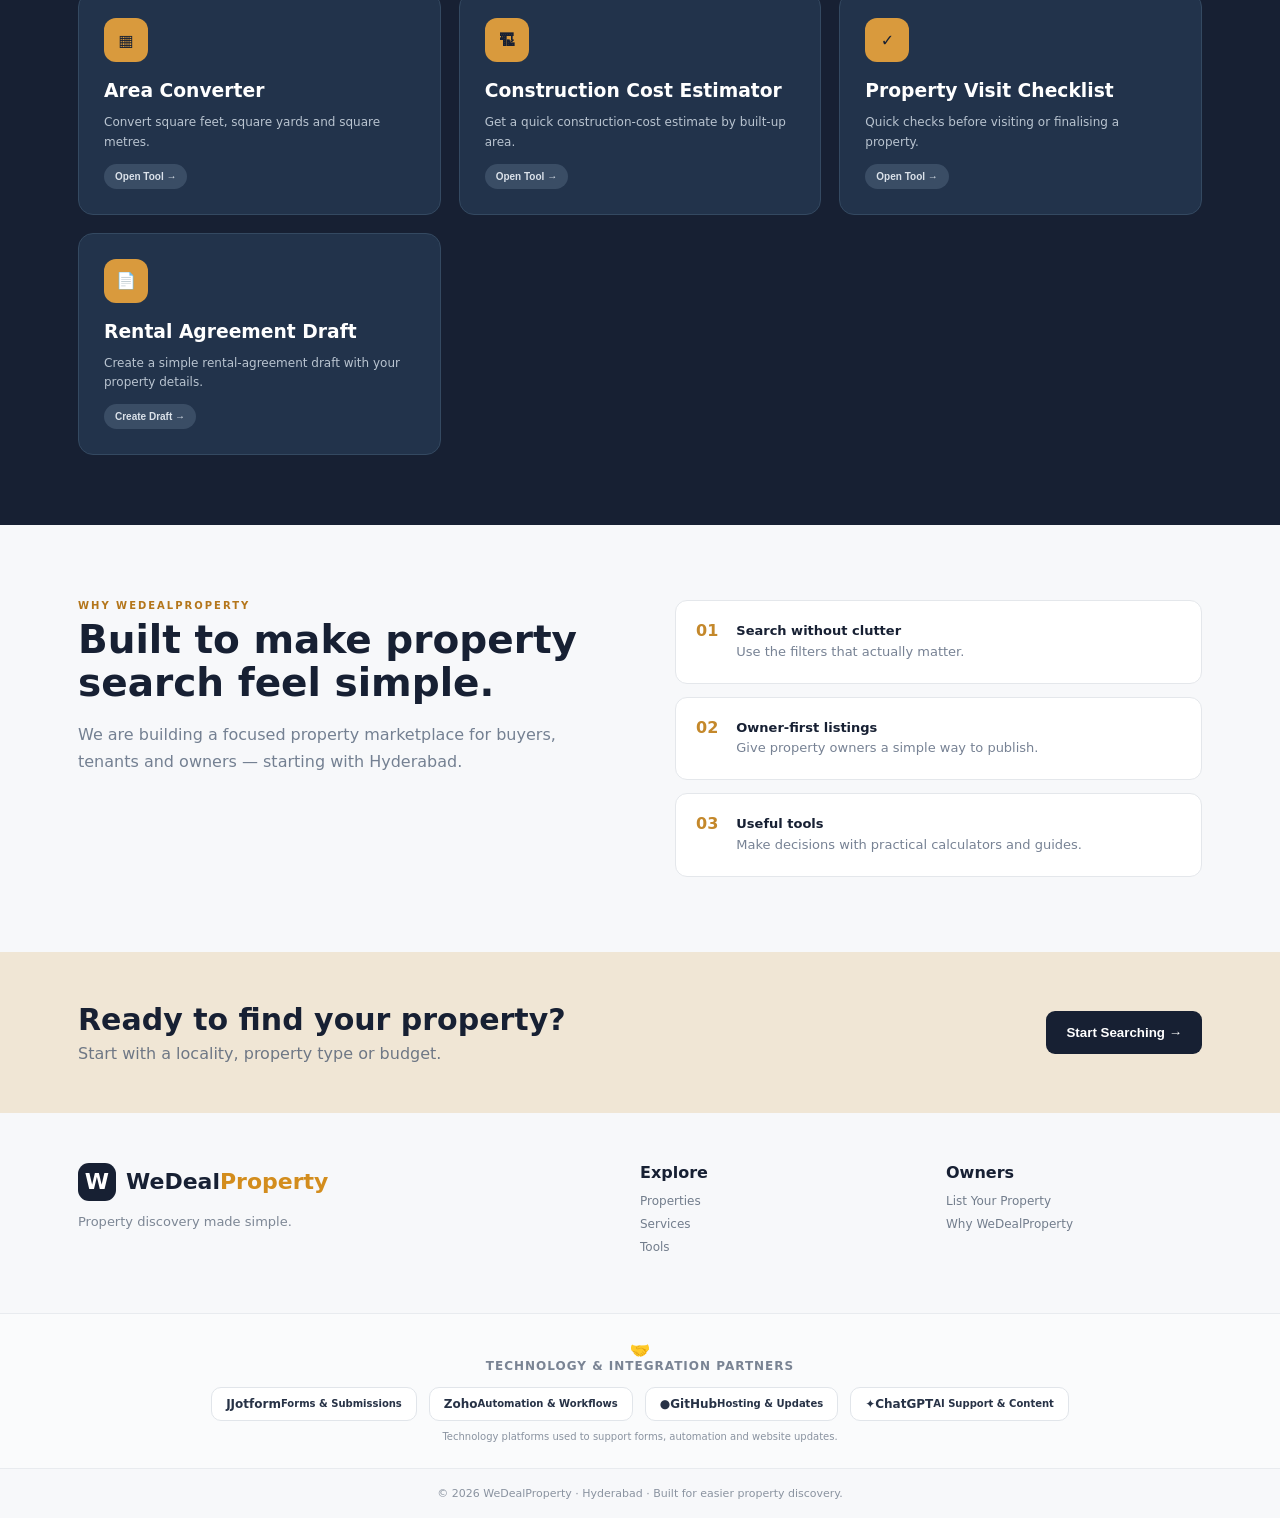
==== commit f907ba02: "Create colorful technology partner cards" ====
--- a/index.html
+++ b/index.html
@@ -6,4 +6,4 @@
 <article><span>🏗</span><h3>Construction Cost Estimator</h3><p>Get a quick construction-cost estimate by built-up area.</p><button onclick="openTool('construction')">Open Tool →</button></article>
 <article><span>✓</span><h3>Property Visit Checklist</h3><p>Quick checks before visiting or finalising a property.</p><button onclick="openTool('checklist')">Open Tool →</button></article><article><span>📄</span><h3>Rental Agreement Draft</h3><p>Create a simple rental-agreement draft with your property details.</p><button onclick="openTool('agreement')">Create Draft →</button></article>
 </div>
-<div id="toolModal" style="display:none;position:fixed;inset:0;background:#0008;z-index:100;align-items:center;justify-content:center;padding:20px"><div style="background:#fff;color:#172033;border-radius:16px;max-width:520px;width:100%;padding:24px;position:relative"><button onclick="closeTool()" style="position:absolute;right:14px;top:12px;border:0;background:none;font-size:24px">×</button><h3 id="toolTitle" style="margin:0 0 16px"></h3><div id="toolBody"></div></div></div></section><section class="why" id="why"><div class="why-copy"><small class="kicker">WHY WEDEALPROPERTY</small><h2>Built to make property search feel simple.</h2><p>We are building a focused property marketplace for buyers, tenants and owners — starting with Hyderabad.</p></div><div class="why-list"><div><b>01</b><span><strong>Search without clutter</strong><br>Use the filters that actually matter.</span></div><div><b>02</b><span><strong>Owner-first listings</strong><br>Give property owners a simple way to publish.</span></div><div><b>03</b><span><strong>Useful tools</strong><br>Make decisions with practical calculators and guides.</span></div></div></section><section class="cta"><div><h2>Ready to find your property?</h2><p>Start with a locality, property type or budget.</p></div><button onclick="document.querySelector('.search-shell').scrollIntoView({behavior:'smooth'})">Start Searching →</button></section></main><footer><div class="footer-main"><div><div class="brand"><span class="logo">W</span><span>WeDeal<span class="gold">Property</span></span></div><p>Property discovery made simple.</p></div><div><h4>Explore</h4><a href="#properties">Properties</a><a href="#services">Services</a><a href="#tools">Tools</a></div><div><h4>Owners</h4><a href="https://form.jotform.com/262791670572061" target="_blank">List Your Property</a><a href="#why">Why WeDealProperty</a></div></div><div class="partner-strip"><h4>Technology &amp; Integration Partners</h4><div class="partner-list"><span>Jotform</span><span>Zoho</span><span>GitHub</span><span>ChatGPT</span></div><p class="partner-note">Technology platforms used to support forms, automation and website updates.</p></div><div class="copyright">© 2026 WeDealProperty · Hyderabad · Built for easier property discovery.</div></footer><script src="app.js?v=20261008-7"></script></body></html>+<div id="toolModal" style="display:none;position:fixed;inset:0;background:#0008;z-index:100;align-items:center;justify-content:center;padding:20px"><div style="background:#fff;color:#172033;border-radius:16px;max-width:520px;width:100%;padding:24px;position:relative"><button onclick="closeTool()" style="position:absolute;right:14px;top:12px;border:0;background:none;font-size:24px">×</button><h3 id="toolTitle" style="margin:0 0 16px"></h3><div id="toolBody"></div></div></div></section><section class="why" id="why"><div class="why-copy"><small class="kicker">WHY WEDEALPROPERTY</small><h2>Built to make property search feel simple.</h2><p>We are building a focused property marketplace for buyers, tenants and owners — starting with Hyderabad.</p></div><div class="why-list"><div><b>01</b><span><strong>Search without clutter</strong><br>Use the filters that actually matter.</span></div><div><b>02</b><span><strong>Owner-first listings</strong><br>Give property owners a simple way to publish.</span></div><div><b>03</b><span><strong>Useful tools</strong><br>Make decisions with practical calculators and guides.</span></div></div></section><section class="cta"><div><h2>Ready to find your property?</h2><p>Start with a locality, property type or budget.</p></div><button onclick="document.querySelector('.search-shell').scrollIntoView({behavior:'smooth'})">Start Searching →</button></section></main><footer><div class="footer-main"><div><div class="brand"><span class="logo">W</span><span>WeDeal<span class="gold">Property</span></span></div><p>Property discovery made simple.</p></div><div><h4>Explore</h4><a href="#properties">Properties</a><a href="#services">Services</a><a href="#tools">Tools</a></div><div><h4>Owners</h4><a href="https://form.jotform.com/262791670572061" target="_blank">List Your Property</a><a href="#why">Why WeDealProperty</a></div></div><div class="partner-strip"><div class="partner-heading"><span class="partner-handshake">🤝</span><h4>Technology &amp; Integration Partners</h4><div class="partner-line"><i></i><b></b><i></i></div></div><div class="partner-list"><span class="partner-card jotform-card"><strong class="partner-mark jf">J</strong><b>Jotform</b><small>Forms &amp; Submissions</small></span><span class="partner-card zoho-card"><strong class="partner-mark zoho-mark"><i></i><i></i><i></i><i></i></strong><b>Zoho</b><small>Automation &amp; Workflows</small></span><span class="partner-card github-card"><strong class="partner-mark gh">●</strong><b>GitHub</b><small>Hosting &amp; Updates</small></span><span class="partner-card chatgpt-card"><strong class="partner-mark ai">✦</strong><b>ChatGPT</b><small>AI Support &amp; Content</small></span></div><p class="partner-note">Technology platforms used to support forms, automation and website updates.</p></div><div class="copyright">© 2026 WeDealProperty · Hyderabad · Built for easier property discovery.</div></footer><script src="app.js?v=20261008-7"></script></body></html>
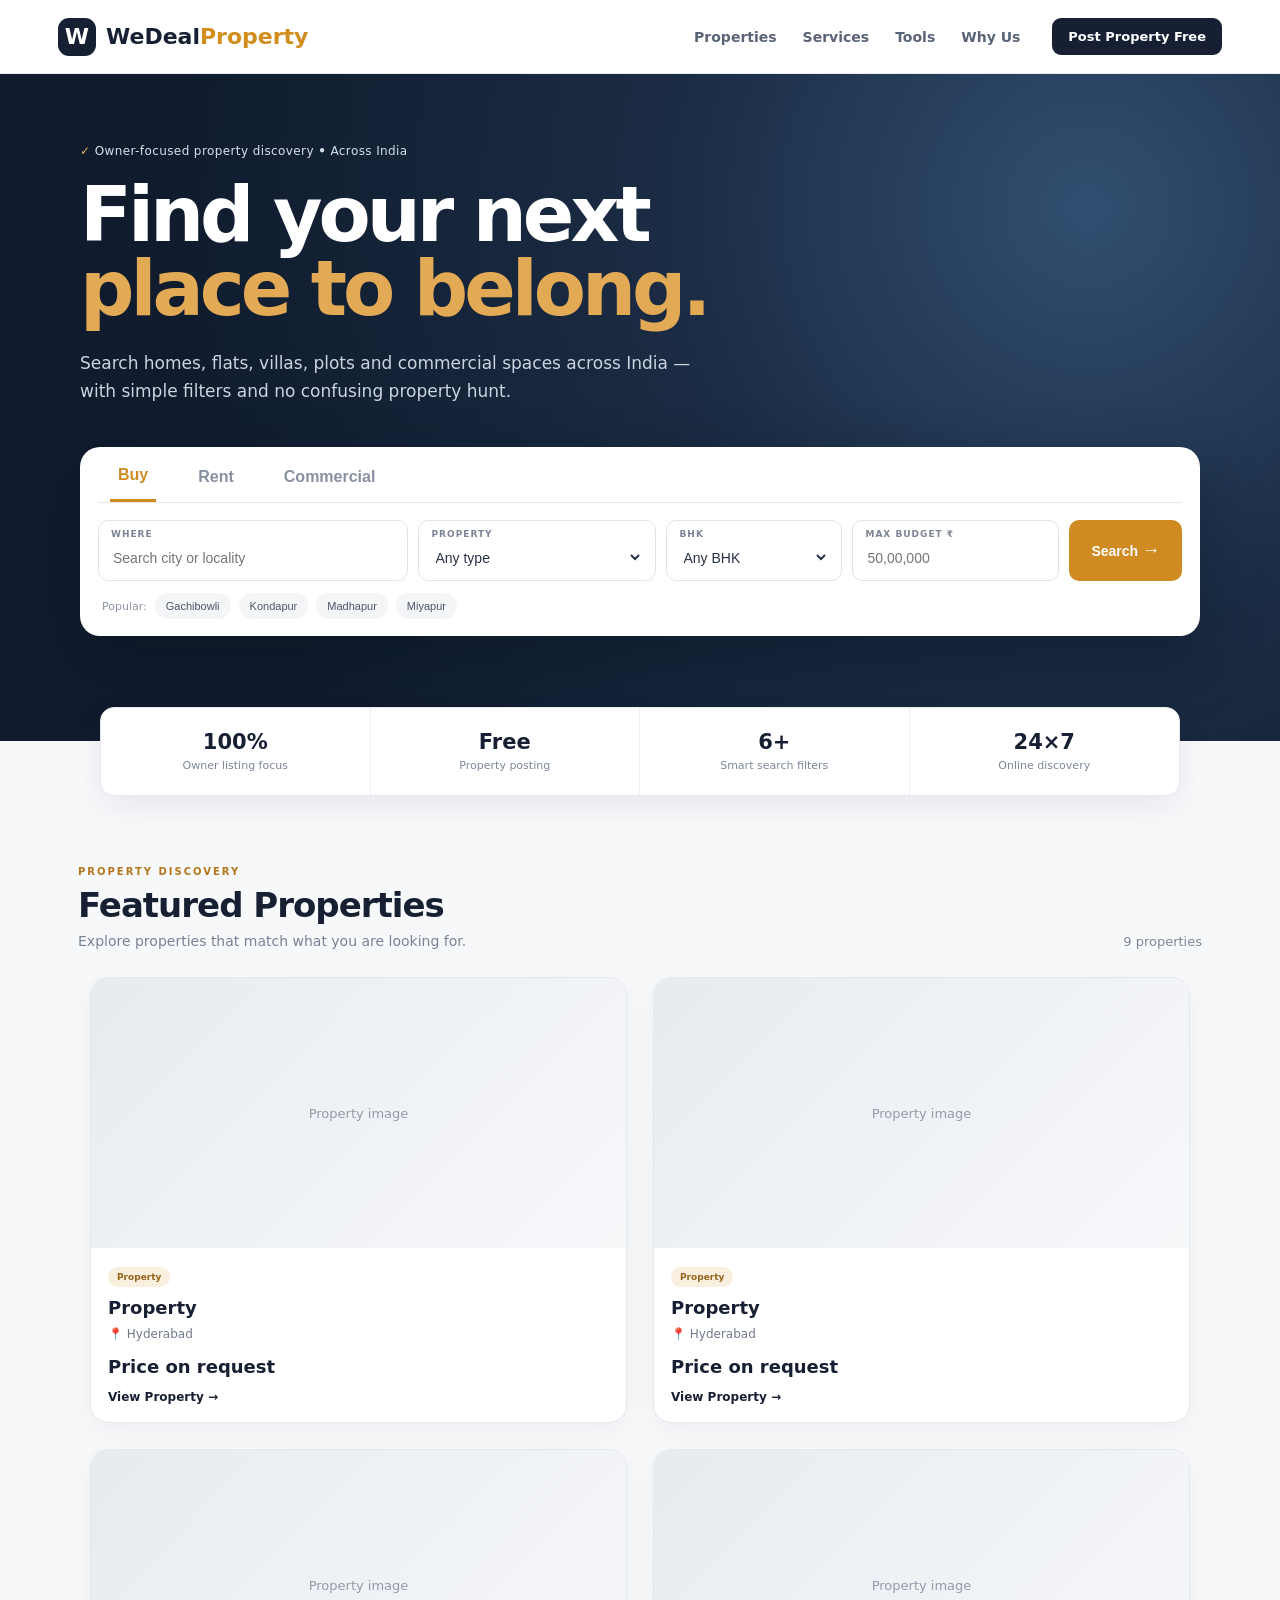
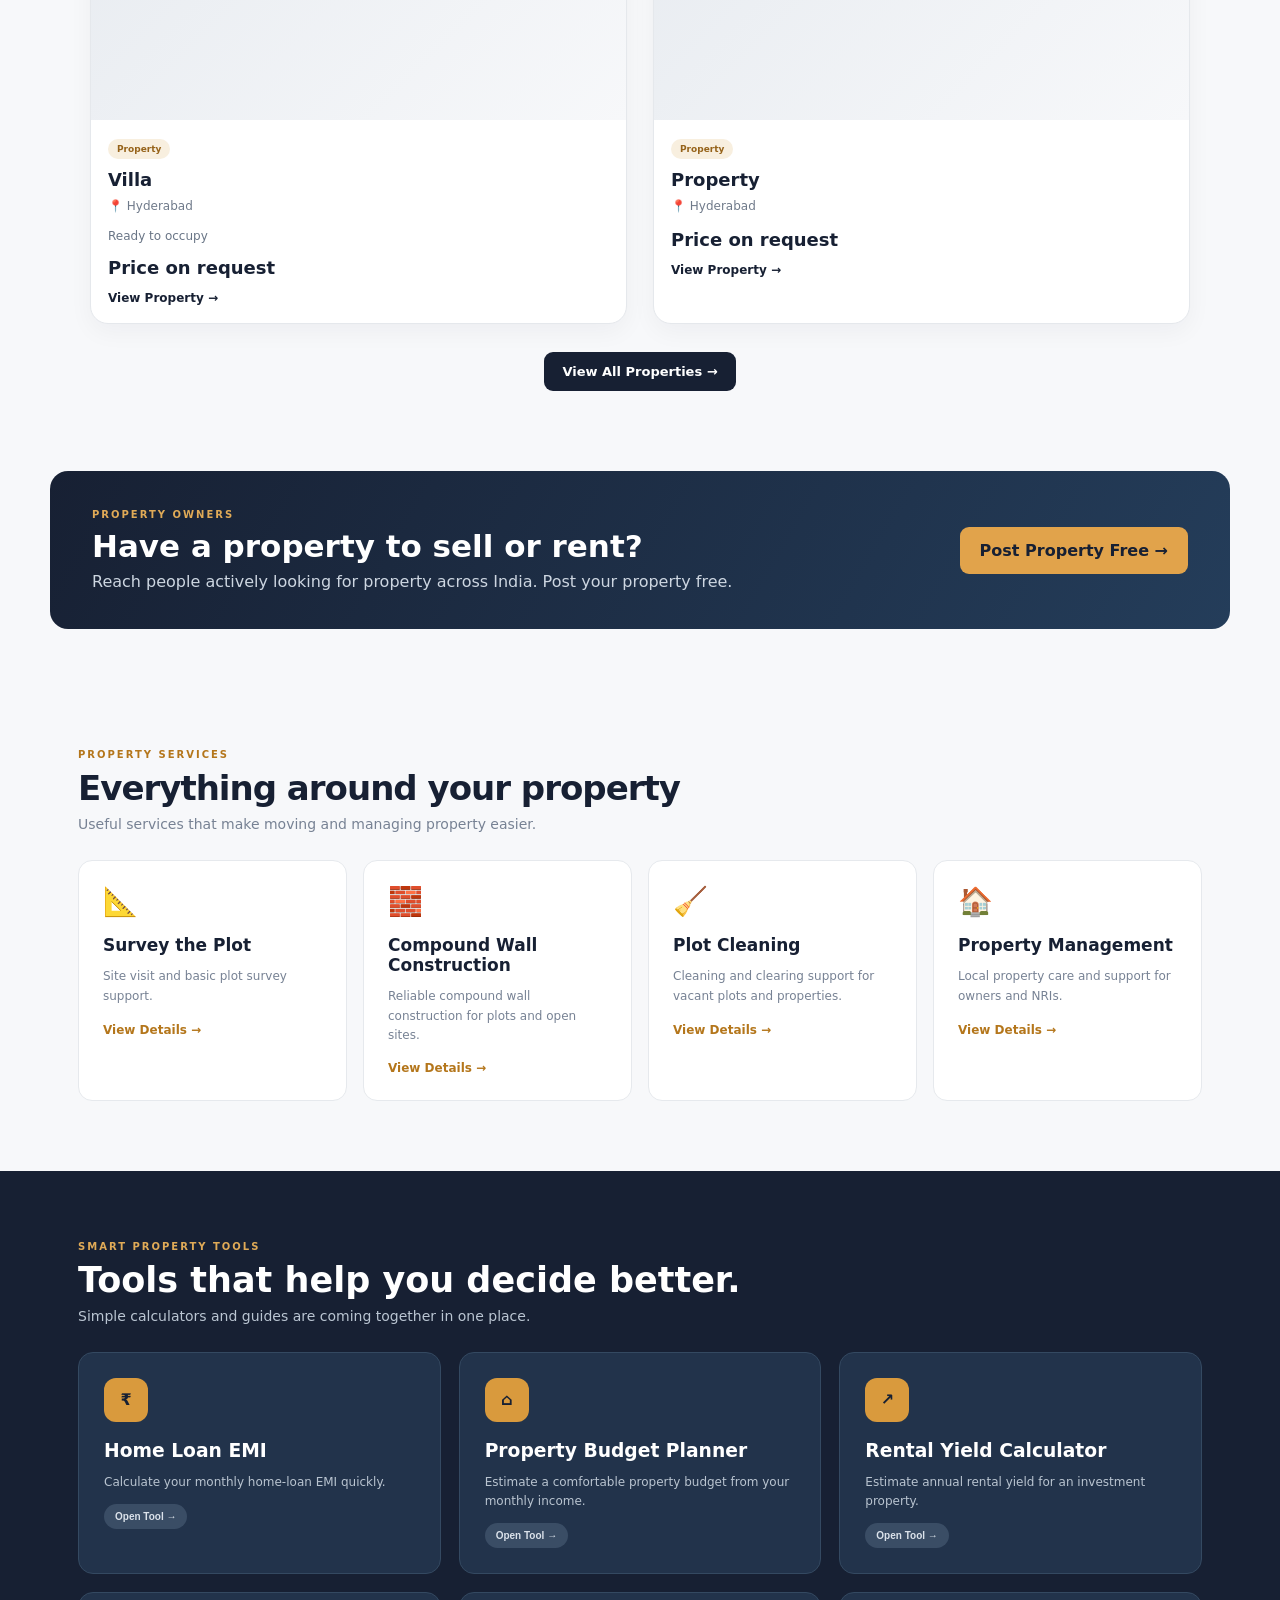
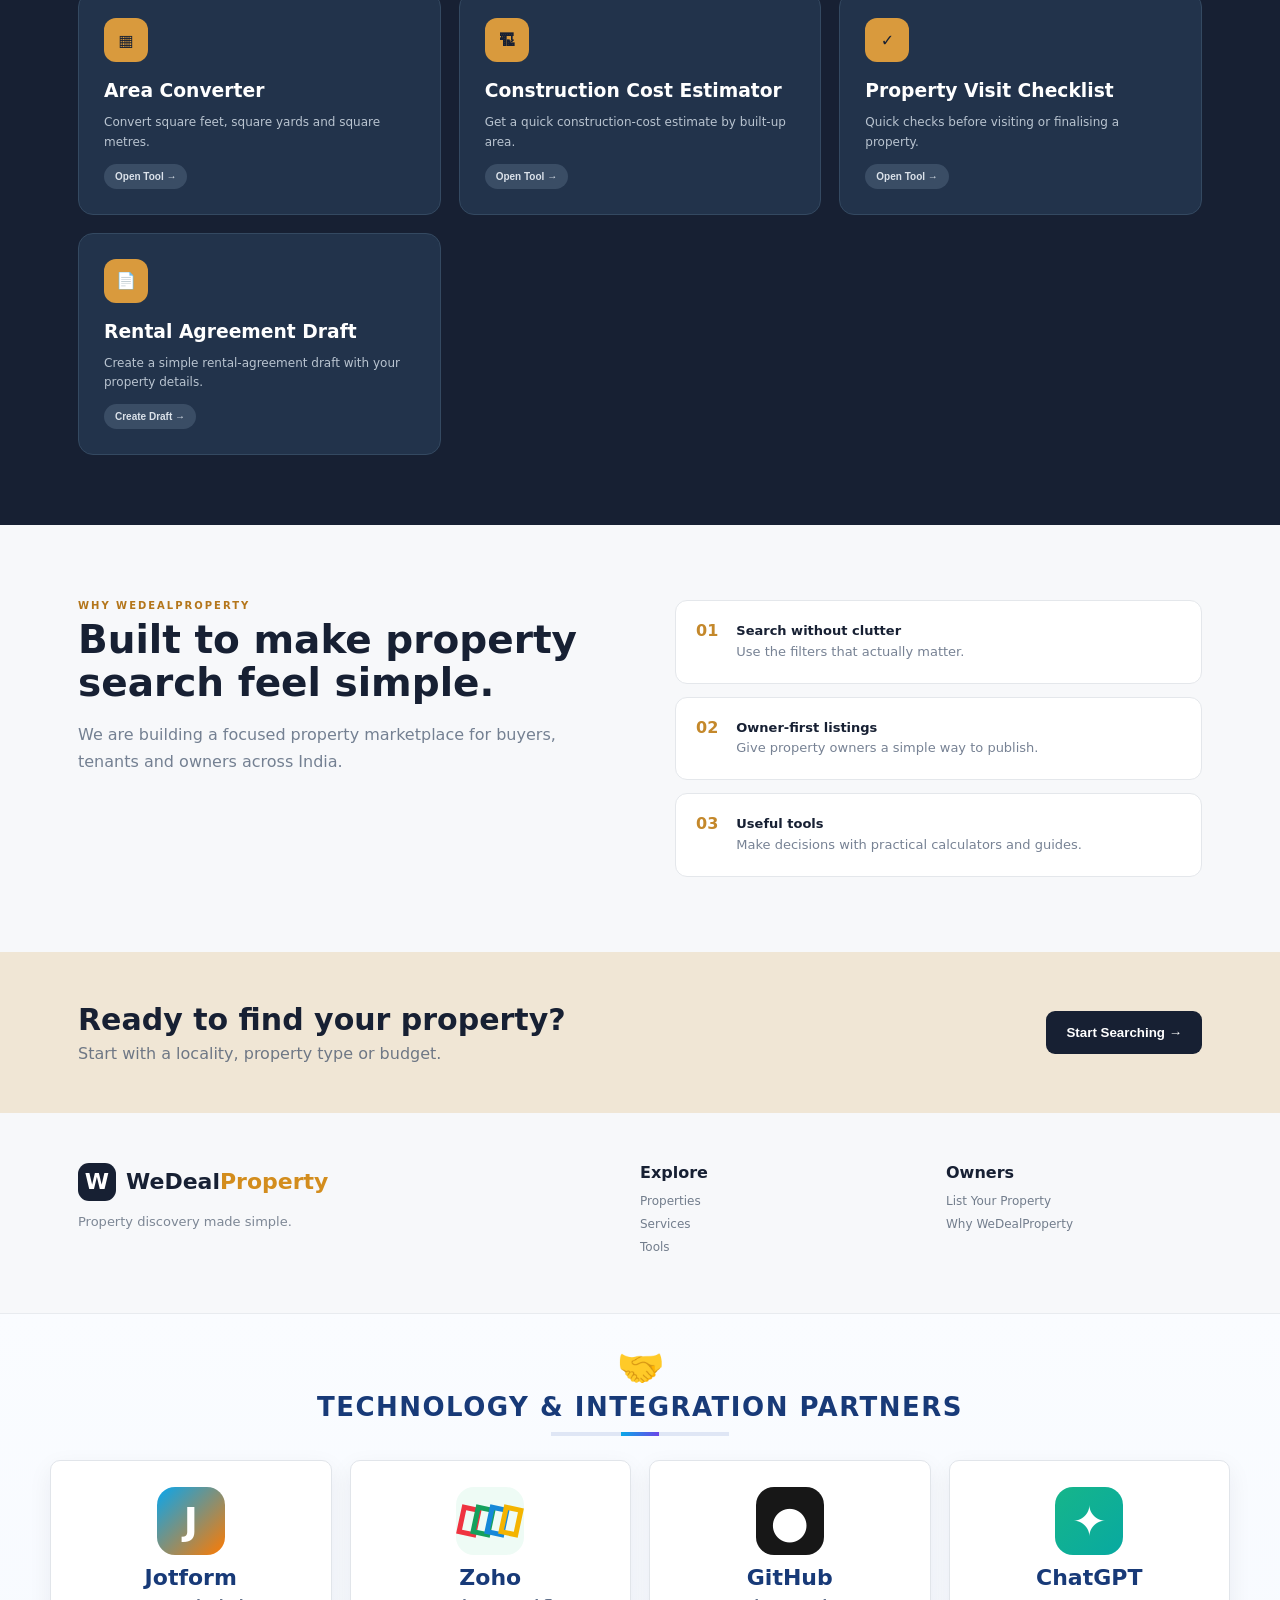
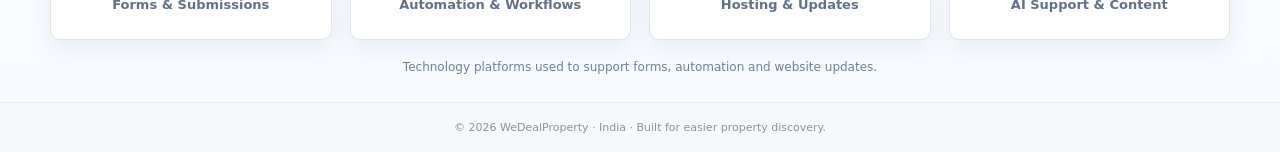
==== commit caf8322a: "Make property discovery India-wide" ====
--- a/index.html
+++ b/index.html
@@ -1,4 +1,4 @@
-<!doctype html><html lang="en"><head><meta charset="UTF-8"><meta name="viewport" content="width=device-width,initial-scale=1"><title>WeDealProperty | Buy, Rent & List Properties in Hyderabad</title><meta name="description" content="Find apartments, flats, houses, villas, plots and commercial properties in Hyderabad. Search by location, property type, BHK and budget. List your property free with WeDealProperty."><meta name="robots" content="index, follow, max-image-preview:large"><link rel="canonical" href="https://ssrweb197.github.io/wedealproperty/"><meta property="og:type" content="website"><meta property="og:title" content="WeDealProperty | Buy, Rent & List Properties in Hyderabad"><meta property="og:description" content="Search Hyderabad properties by location, type, BHK and budget. Post your property free."><meta property="og:url" content="https://ssrweb197.github.io/wedealproperty/"><meta property="og:site_name" content="WeDealProperty"><meta name="twitter:card" content="summary_large_image"><meta name="twitter:title" content="WeDealProperty | Hyderabad Property Marketplace"><meta name="twitter:description" content="Find and list properties across Hyderabad with smart property search."><script type="application/ld+json">{"@context":"https://schema.org","@type":"RealEstateAgent","name":"WeDealProperty","url":"https://ssrweb197.github.io/wedealproperty/","areaServed":{"@type":"City","name":"Hyderabad"},"description":"Property discovery and owner listing marketplace for Hyderabad.","sameAs":[]}</script><link rel="stylesheet" href="styles.css?v=20261008-7"></head><body class="home-properties"><header class="nav"><div class="nav-inner"><div class="brand"><span class="logo">W</span><span>WeDeal<span class="gold">Property</span></span></div><nav class="desktop-nav"><a href="#properties">Properties</a><a href="#services">Services</a><a href="#tools">Tools</a><a href="#why">Why Us</a></nav><a class="owner-btn" href="https://form.jotform.com/262791670572061" target="_blank">Post Property Free</a><button class="menu-btn" aria-label="Menu">☰</button></div></header><main><section class="hero"><div class="hero-inner"><div class="hero-copy"><div class="trust-line"><span>✓</span> Owner-focused property discovery <b>•</b> Hyderabad</div><h1>Find your next<br><span>place to belong.</span></h1><p>Search homes, flats, villas, plots and commercial spaces — with simple filters and no confusing property hunt.</p></div><div class="search-shell"><div class="tabs"><button class="tab active" data-purpose="">Buy</button><button class="tab" data-purpose="Rent">Rent</button><button class="tab" data-purpose="Commercial">Commercial</button></div><div class="search-grid"><div class="search-field wide"><small>WHERE</small><select id="location"><option value="">Search locality or city</option><option>Hyderabad</option><option>Secunderabad</option><option>Gachibowli</option><option>Kondapur</option><option>Madhapur</option><option>Kukatpally</option><option>Miyapur</option><option>Manikonda</option></select></div><div class="search-field"><small>PROPERTY</small><select id="type"><option value="">Any type</option><option>Apartment/Flat</option><option>House</option><option>Villa</option><option>Plot</option><option>Commercial</option></select></div><div class="search-field"><small>BHK</small><select id="bhk"><option value="">Any BHK</option><option>1</option><option>2</option><option>3</option><option>4+</option></select></div><div class="search-field"><small>MAX BUDGET ₹</small><input id="budget" type="number" placeholder="50,00,000"></div><button id="searchBtn" class="search-btn">Search <span>→</span></button></div><div class="quick"><span>Popular:</span><button data-loc="Gachibowli">Gachibowli</button><button data-loc="Kondapur">Kondapur</button><button data-loc="Madhapur">Madhapur</button><button data-loc="Miyapur">Miyapur</button></div></div></div></section><section class="stats"><div><strong>100%</strong><span>Owner listing focus</span></div><div><strong>Free</strong><span>Property posting</span></div><div><strong>6+</strong><span>Smart search filters</span></div><div><strong>24×7</strong><span>Online discovery</span></div></section><section class="section" id="properties"><div class="section-top"><div><small class="kicker">PROPERTY DISCOVERY</small><h2 id="resultTitle">Featured Properties</h2><p>Explore properties that match what you are looking for.</p></div><span id="count" class="count"></span></div><div id="cards" class="grid"><div class="loading">Loading properties…</div></div><div style="text-align:center;margin-top:28px"><a class="all-properties-btn" href="properties.html">View All Properties →</a></div></section><section class="owner-banner"><div><small class="kicker light">PROPERTY OWNERS</small><h2>Have a property to sell or rent?</h2><p>Reach people actively looking for property in Hyderabad. Post your property free.</p></div><a href="https://form.jotform.com/262791670572061" target="_blank">Post Property Free <span>→</span></a></section><section class="section" id="services"><div class="section-top"><div><small class="kicker">PROPERTY SERVICES</small><h2>Everything around your property</h2><p>Useful services that make moving and managing property easier.</p></div></div><div class="service-grid"><article onclick="openService('survey')" style="cursor:pointer"><i>📐</i><h3>Survey the Plot</h3><p>Site visit and basic plot survey support.</p><a href="#services" onclick="openService('survey');return false;">View Details →</a></article><article onclick="openService('wall')" style="cursor:pointer"><i>🧱</i><h3>Compound Wall Construction</h3><p>Reliable compound wall construction for plots and open sites.</p><a href="#services" onclick="openService('wall');return false;">View Details →</a></article><article onclick="openService('cleaning')" style="cursor:pointer"><i>🧹</i><h3>Plot Cleaning</h3><p>Cleaning and clearing support for vacant plots and properties.</p><a href="#services" onclick="openService('cleaning');return false;">View Details →</a></article><article onclick="openService('management')" style="cursor:pointer"><i>🏠</i><h3>Property Management</h3><p>Local property care and support for owners and NRIs.</p><a href="#services" onclick="openService('management');return false;">View Details →</a></article></div><div id="serviceModal" style="display:none;position:fixed;inset:0;background:#0008;z-index:150;align-items:center;justify-content:center;padding:20px"><div style="background:#fff;color:#172033;border-radius:16px;max-width:560px;width:100%;padding:26px;position:relative"><button onclick="closeService()" style="position:absolute;right:14px;top:12px;border:0;background:none;font-size:24px">×</button><div id="serviceBody"></div></div></div></section><section class="tools" id="tools"><div class="section-top"><div><small class="kicker light">SMART PROPERTY TOOLS</small><h2>Tools that help you decide better.</h2><p>Simple calculators and guides are coming together in one place.</p></div></div><div class="tool-grid">
+<!doctype html><html lang="en"><head><meta charset="UTF-8"><meta name="viewport" content="width=device-width,initial-scale=1"><title>WeDealProperty | Buy, Rent & List Properties Across India</title><meta name="description" content="Find apartments, flats, houses, villas, plots and commercial properties across India. Search by city, property type, BHK and budget. List your property free with WeDealProperty."><meta name="robots" content="index, follow, max-image-preview:large"><link rel="canonical" href="https://ssrweb197.github.io/wedealproperty/"><meta property="og:type" content="website"><meta property="og:title" content="WeDealProperty | Buy, Rent & List Properties Across India"><meta property="og:description" content="Search properties across India by location, type, BHK and budget. Post your property free."><meta property="og:url" content="https://ssrweb197.github.io/wedealproperty/"><meta property="og:site_name" content="WeDealProperty"><meta name="twitter:card" content="summary_large_image"><meta name="twitter:title" content="WeDealProperty | India Property Marketplace"><meta name="twitter:description" content="Find and list properties across India with smart property search."><script type="application/ld+json">{"@context":"https://schema.org","@type":"RealEstateAgent","name":"WeDealProperty","url":"https://ssrweb197.github.io/wedealproperty/","areaServed":{"@type":"Country","name":"India"},"description":"Property discovery and owner listing marketplace across India.","sameAs":[]}</script><link rel="stylesheet" href="styles.css?v=20261008-9"></head><body class="home-properties"><header class="nav"><div class="nav-inner"><div class="brand"><span class="logo">W</span><span>WeDeal<span class="gold">Property</span></span></div><nav class="desktop-nav"><a href="#properties">Properties</a><a href="#services">Services</a><a href="#tools">Tools</a><a href="#why">Why Us</a></nav><a class="owner-btn" href="https://form.jotform.com/262791670572061" target="_blank">Post Property Free</a><button class="menu-btn" aria-label="Menu">☰</button></div></header><main><section class="hero"><div class="hero-inner"><div class="hero-copy"><div class="trust-line"><span>✓</span> Owner-focused property discovery <b>•</b> Across India</div><h1>Find your next<br><span>place to belong.</span></h1><p>Search homes, flats, villas, plots and commercial spaces across India — with simple filters and no confusing property hunt.</p></div><div class="search-shell"><div class="tabs"><button class="tab active" data-purpose="">Buy</button><button class="tab" data-purpose="Rent">Rent</button><button class="tab" data-purpose="Commercial">Commercial</button></div><div class="search-grid"><div class="search-field wide"><small>WHERE</small><input id="location" list="locationOptions" placeholder="Search city or locality"><datalist id="locationOptions"><option value="Hyderabad"><option value="Secunderabad"><option value="Bengaluru"><option value="Mumbai"><option value="Delhi"><option value="Chennai"><option value="Pune"><option value="Kolkata"><option value="Ahmedabad"><option value="Jaipur"><option value="Noida"><option value="Gurugram"><option value="Kochi"><option value="Visakhapatnam"><option value="Vijayawada"><option value="Gachibowli"><option value="Kondapur"><option value="Madhapur"><option value="Kukatpally"><option value="Miyapur"><option value="Manikonda"></datalist></div><div class="search-field"><small>PROPERTY</small><select id="type"><option value="">Any type</option><option>Apartment/Flat</option><option>House</option><option>Villa</option><option>Plot</option><option>Commercial</option></select></div><div class="search-field"><small>BHK</small><select id="bhk"><option value="">Any BHK</option><option>1</option><option>2</option><option>3</option><option>4+</option></select></div><div class="search-field"><small>MAX BUDGET ₹</small><input id="budget" type="number" placeholder="50,00,000"></div><button id="searchBtn" class="search-btn">Search <span>→</span></button></div><div class="quick"><span>Popular:</span><button data-loc="Gachibowli">Gachibowli</button><button data-loc="Kondapur">Kondapur</button><button data-loc="Madhapur">Madhapur</button><button data-loc="Miyapur">Miyapur</button></div></div></div></section><section class="stats"><div><strong>100%</strong><span>Owner listing focus</span></div><div><strong>Free</strong><span>Property posting</span></div><div><strong>6+</strong><span>Smart search filters</span></div><div><strong>24×7</strong><span>Online discovery</span></div></section><section class="section" id="properties"><div class="section-top"><div><small class="kicker">PROPERTY DISCOVERY</small><h2 id="resultTitle">Featured Properties</h2><p>Explore properties that match what you are looking for.</p></div><span id="count" class="count"></span></div><div id="cards" class="grid"><div class="loading">Loading properties…</div></div><div style="text-align:center;margin-top:28px"><a class="all-properties-btn" href="properties.html">View All Properties →</a></div></section><section class="owner-banner"><div><small class="kicker light">PROPERTY OWNERS</small><h2>Have a property to sell or rent?</h2><p>Reach people actively looking for property across India. Post your property free.</p></div><a href="https://form.jotform.com/262791670572061" target="_blank">Post Property Free <span>→</span></a></section><section class="section" id="services"><div class="section-top"><div><small class="kicker">PROPERTY SERVICES</small><h2>Everything around your property</h2><p>Useful services that make moving and managing property easier.</p></div></div><div class="service-grid"><article onclick="openService('survey')" style="cursor:pointer"><i>📐</i><h3>Survey the Plot</h3><p>Site visit and basic plot survey support.</p><a href="#services" onclick="openService('survey');return false;">View Details →</a></article><article onclick="openService('wall')" style="cursor:pointer"><i>🧱</i><h3>Compound Wall Construction</h3><p>Reliable compound wall construction for plots and open sites.</p><a href="#services" onclick="openService('wall');return false;">View Details →</a></article><article onclick="openService('cleaning')" style="cursor:pointer"><i>🧹</i><h3>Plot Cleaning</h3><p>Cleaning and clearing support for vacant plots and properties.</p><a href="#services" onclick="openService('cleaning');return false;">View Details →</a></article><article onclick="openService('management')" style="cursor:pointer"><i>🏠</i><h3>Property Management</h3><p>Local property care and support for owners and NRIs.</p><a href="#services" onclick="openService('management');return false;">View Details →</a></article></div><div id="serviceModal" style="display:none;position:fixed;inset:0;background:#0008;z-index:150;align-items:center;justify-content:center;padding:20px"><div style="background:#fff;color:#172033;border-radius:16px;max-width:560px;width:100%;padding:26px;position:relative"><button onclick="closeService()" style="position:absolute;right:14px;top:12px;border:0;background:none;font-size:24px">×</button><div id="serviceBody"></div></div></div></section><section class="tools" id="tools"><div class="section-top"><div><small class="kicker light">SMART PROPERTY TOOLS</small><h2>Tools that help you decide better.</h2><p>Simple calculators and guides are coming together in one place.</p></div></div><div class="tool-grid">
 <article><span>₹</span><h3>Home Loan EMI</h3><p>Calculate your monthly home-loan EMI quickly.</p><button onclick="openTool('emi')">Open Tool →</button></article>
 <article><span>⌂</span><h3>Property Budget Planner</h3><p>Estimate a comfortable property budget from your monthly income.</p><button onclick="openTool('budget')">Open Tool →</button></article>
 <article><span>↗</span><h3>Rental Yield Calculator</h3><p>Estimate annual rental yield for an investment property.</p><button onclick="openTool('yield')">Open Tool →</button></article>
@@ -6,4 +6,4 @@
 <article><span>🏗</span><h3>Construction Cost Estimator</h3><p>Get a quick construction-cost estimate by built-up area.</p><button onclick="openTool('construction')">Open Tool →</button></article>
 <article><span>✓</span><h3>Property Visit Checklist</h3><p>Quick checks before visiting or finalising a property.</p><button onclick="openTool('checklist')">Open Tool →</button></article><article><span>📄</span><h3>Rental Agreement Draft</h3><p>Create a simple rental-agreement draft with your property details.</p><button onclick="openTool('agreement')">Create Draft →</button></article>
 </div>
-<div id="toolModal" style="display:none;position:fixed;inset:0;background:#0008;z-index:100;align-items:center;justify-content:center;padding:20px"><div style="background:#fff;color:#172033;border-radius:16px;max-width:520px;width:100%;padding:24px;position:relative"><button onclick="closeTool()" style="position:absolute;right:14px;top:12px;border:0;background:none;font-size:24px">×</button><h3 id="toolTitle" style="margin:0 0 16px"></h3><div id="toolBody"></div></div></div></section><section class="why" id="why"><div class="why-copy"><small class="kicker">WHY WEDEALPROPERTY</small><h2>Built to make property search feel simple.</h2><p>We are building a focused property marketplace for buyers, tenants and owners — starting with Hyderabad.</p></div><div class="why-list"><div><b>01</b><span><strong>Search without clutter</strong><br>Use the filters that actually matter.</span></div><div><b>02</b><span><strong>Owner-first listings</strong><br>Give property owners a simple way to publish.</span></div><div><b>03</b><span><strong>Useful tools</strong><br>Make decisions with practical calculators and guides.</span></div></div></section><section class="cta"><div><h2>Ready to find your property?</h2><p>Start with a locality, property type or budget.</p></div><button onclick="document.querySelector('.search-shell').scrollIntoView({behavior:'smooth'})">Start Searching →</button></section></main><footer><div class="footer-main"><div><div class="brand"><span class="logo">W</span><span>WeDeal<span class="gold">Property</span></span></div><p>Property discovery made simple.</p></div><div><h4>Explore</h4><a href="#properties">Properties</a><a href="#services">Services</a><a href="#tools">Tools</a></div><div><h4>Owners</h4><a href="https://form.jotform.com/262791670572061" target="_blank">List Your Property</a><a href="#why">Why WeDealProperty</a></div></div><div class="partner-strip"><div class="partner-heading"><span class="partner-handshake">🤝</span><h4>Technology &amp; Integration Partners</h4><div class="partner-line"><i></i><b></b><i></i></div></div><div class="partner-list"><span class="partner-card jotform-card"><strong class="partner-mark jf">J</strong><b>Jotform</b><small>Forms &amp; Submissions</small></span><span class="partner-card zoho-card"><strong class="partner-mark zoho-mark"><i></i><i></i><i></i><i></i></strong><b>Zoho</b><small>Automation &amp; Workflows</small></span><span class="partner-card github-card"><strong class="partner-mark gh">●</strong><b>GitHub</b><small>Hosting &amp; Updates</small></span><span class="partner-card chatgpt-card"><strong class="partner-mark ai">✦</strong><b>ChatGPT</b><small>AI Support &amp; Content</small></span></div><p class="partner-note">Technology platforms used to support forms, automation and website updates.</p></div><div class="copyright">© 2026 WeDealProperty · Hyderabad · Built for easier property discovery.</div></footer><script src="app.js?v=20261008-7"></script></body></html>+<div id="toolModal" style="display:none;position:fixed;inset:0;background:#0008;z-index:100;align-items:center;justify-content:center;padding:20px"><div style="background:#fff;color:#172033;border-radius:16px;max-width:520px;width:100%;padding:24px;position:relative"><button onclick="closeTool()" style="position:absolute;right:14px;top:12px;border:0;background:none;font-size:24px">×</button><h3 id="toolTitle" style="margin:0 0 16px"></h3><div id="toolBody"></div></div></div></section><section class="why" id="why"><div class="why-copy"><small class="kicker">WHY WEDEALPROPERTY</small><h2>Built to make property search feel simple.</h2><p>We are building a focused property marketplace for buyers, tenants and owners across India.</p></div><div class="why-list"><div><b>01</b><span><strong>Search without clutter</strong><br>Use the filters that actually matter.</span></div><div><b>02</b><span><strong>Owner-first listings</strong><br>Give property owners a simple way to publish.</span></div><div><b>03</b><span><strong>Useful tools</strong><br>Make decisions with practical calculators and guides.</span></div></div></section><section class="cta"><div><h2>Ready to find your property?</h2><p>Start with a locality, property type or budget.</p></div><button onclick="document.querySelector('.search-shell').scrollIntoView({behavior:'smooth'})">Start Searching →</button></section></main><footer><div class="footer-main"><div><div class="brand"><span class="logo">W</span><span>WeDeal<span class="gold">Property</span></span></div><p>Property discovery made simple.</p></div><div><h4>Explore</h4><a href="#properties">Properties</a><a href="#services">Services</a><a href="#tools">Tools</a></div><div><h4>Owners</h4><a href="https://form.jotform.com/262791670572061" target="_blank">List Your Property</a><a href="#why">Why WeDealProperty</a></div></div><div class="partner-strip"><div class="partner-heading"><span class="partner-handshake">🤝</span><h4>Technology &amp; Integration Partners</h4><div class="partner-line"><i></i><b></b><i></i></div></div><div class="partner-list"><span class="partner-card jotform-card"><strong class="partner-mark jf">J</strong><b>Jotform</b><small>Forms &amp; Submissions</small></span><span class="partner-card zoho-card"><strong class="partner-mark zoho-mark"><i></i><i></i><i></i><i></i></strong><b>Zoho</b><small>Automation &amp; Workflows</small></span><span class="partner-card github-card"><strong class="partner-mark gh">●</strong><b>GitHub</b><small>Hosting &amp; Updates</small></span><span class="partner-card chatgpt-card"><strong class="partner-mark ai">✦</strong><b>ChatGPT</b><small>AI Support &amp; Content</small></span></div><p class="partner-note">Technology platforms used to support forms, automation and website updates.</p></div><div class="copyright">© 2026 WeDealProperty · India · Built for easier property discovery.</div></footer><script src="app.js?v=20261008-7"></script></body></html>
--- a/styles.css
+++ b/styles.css
@@ -4,4 +4,6 @@
 /* Featured property cards */
 .home-properties #cards{max-width:1100px;gap:26px}.home-properties #cards .card{border-radius:18px}.home-properties #cards .photo{height:270px}.property-desc{font-size:12px;color:#697586;line-height:1.55;margin:10px 0 0;display:-webkit-box;-webkit-line-clamp:2;-webkit-box-orient:vertical;overflow:hidden}@media(max-width:600px){.home-properties #cards .photo{height:220px}}
 /* Technology & Integration Partners */
-.partner-strip{border-top:1px solid #e8ebef;background:#fafbfc;padding:26px 20px;text-align:center}.partner-strip h4{margin:0 0 14px;font-size:12px;letter-spacing:1px;text-transform:uppercase;color:#7a8494}.partner-list{display:flex;justify-content:center;align-items:center;gap:12px;flex-wrap:wrap}.partner-list span{display:inline-flex;align-items:center;justify-content:center;min-width:92px;padding:9px 14px;border:1px solid #e1e5ea;border-radius:10px;background:#fff;color:#273246;font-size:12px;font-weight:800}.partner-note{margin:10px 0 0;color:#8a93a0;font-size:10px}+.partner-strip{border-top:1px solid #e8ebef;background:#fafbfc;padding:26px 20px;text-align:center}.partner-strip h4{margin:0 0 14px;font-size:12px;letter-spacing:1px;text-transform:uppercase;color:#7a8494}.partner-list{display:flex;justify-content:center;align-items:center;gap:12px;flex-wrap:wrap}.partner-list span{display:inline-flex;align-items:center;justify-content:center;min-width:92px;padding:9px 14px;border:1px solid #e1e5ea;border-radius:10px;background:#fff;color:#273246;font-size:12px;font-weight:800}.partner-note{margin:10px 0 0;color:#8a93a0;font-size:10px}
+/* Colorful partner cards */
+.partner-strip{border-top:1px solid #e8ebef;background:linear-gradient(180deg,#fafcff 0%,#f7faff 100%);padding:30px 20px 28px;text-align:center}.partner-heading h4{margin:4px 0 10px;font-size:26px;letter-spacing:1.5px;text-transform:uppercase;color:#183a78}.partner-handshake{font-size:38px;display:block}.partner-line{display:flex;align-items:center;justify-content:center;gap:0;margin:0 auto 24px}.partner-line i{width:70px;height:4px;background:#dfe6f5}.partner-line b{width:38px;height:4px;background:linear-gradient(90deg,#09a8e8,#6b45e8);display:block}.partner-list{display:grid;grid-template-columns:repeat(4,minmax(0,1fr));max-width:1180px;margin:auto;gap:18px}.partner-card{min-height:180px;padding:25px 15px 18px;border:2px solid #e5eaf2;border-radius:20px;background:#fff;box-shadow:0 8px 24px #17203310;display:flex!important;flex-direction:column;align-items:center;justify-content:center;gap:7px;transition:transform .2s ease}.partner-card:hover{transform:translateY(-3px)}.partner-card b{font-size:22px;color:#183a78}.partner-card small{font-size:13px;color:#61718b}.partner-mark{width:68px;height:68px;border-radius:18px;display:flex;align-items:center;justify-content:center;font-size:38px;font-weight:900;margin-bottom:3px}.jf{background:linear-gradient(135deg,#08a6ee,#ff7a00);color:#fff}.zoho-mark{background:#eefbf5;position:relative}.zoho-mark i{width:20px;height:30px;border:5px solid;display:block;transform:rotate(12deg);margin:-3px}.zoho-mark i:nth-child(1){border-color:#ef3340}.zoho-mark i:nth-child(2){border-color:#16a05d}.zoho-mark i:nth-child(3){border-color:#1688d8}.zoho-mark i:nth-child(4){border-color:#f4b400}.gh{background:#171717;color:#fff;font-size:44px}.ai{background:linear-gradient(135deg,#16b58a,#08a9a1);color:#fff;font-size:42px}.jotform-card{border-color:#ffe0b8;background:#fffdf9}.zoho-card{border-color:#c7f1e1;background:#fbfffd}.github-card{border-color:#d8d9ff;background:#fbfbff}.chatgpt-card{border-color:#bdeeea;background:#faffff}.partner-note{margin:20px 0 0;color:#71809a;font-size:12px}@media(max-width:900px){.partner-list{grid-template-columns:1fr 1fr}}@media(max-width:600px){.partner-heading h4{font-size:20px}.partner-list{grid-template-columns:1fr 1fr;gap:12px}.partner-card{min-height:150px;padding:18px 8px}.partner-mark{width:54px;height:54px;border-radius:14px}.partner-card b{font-size:17px}.partner-card small{font-size:10px}.partner-line i{width:45px}}
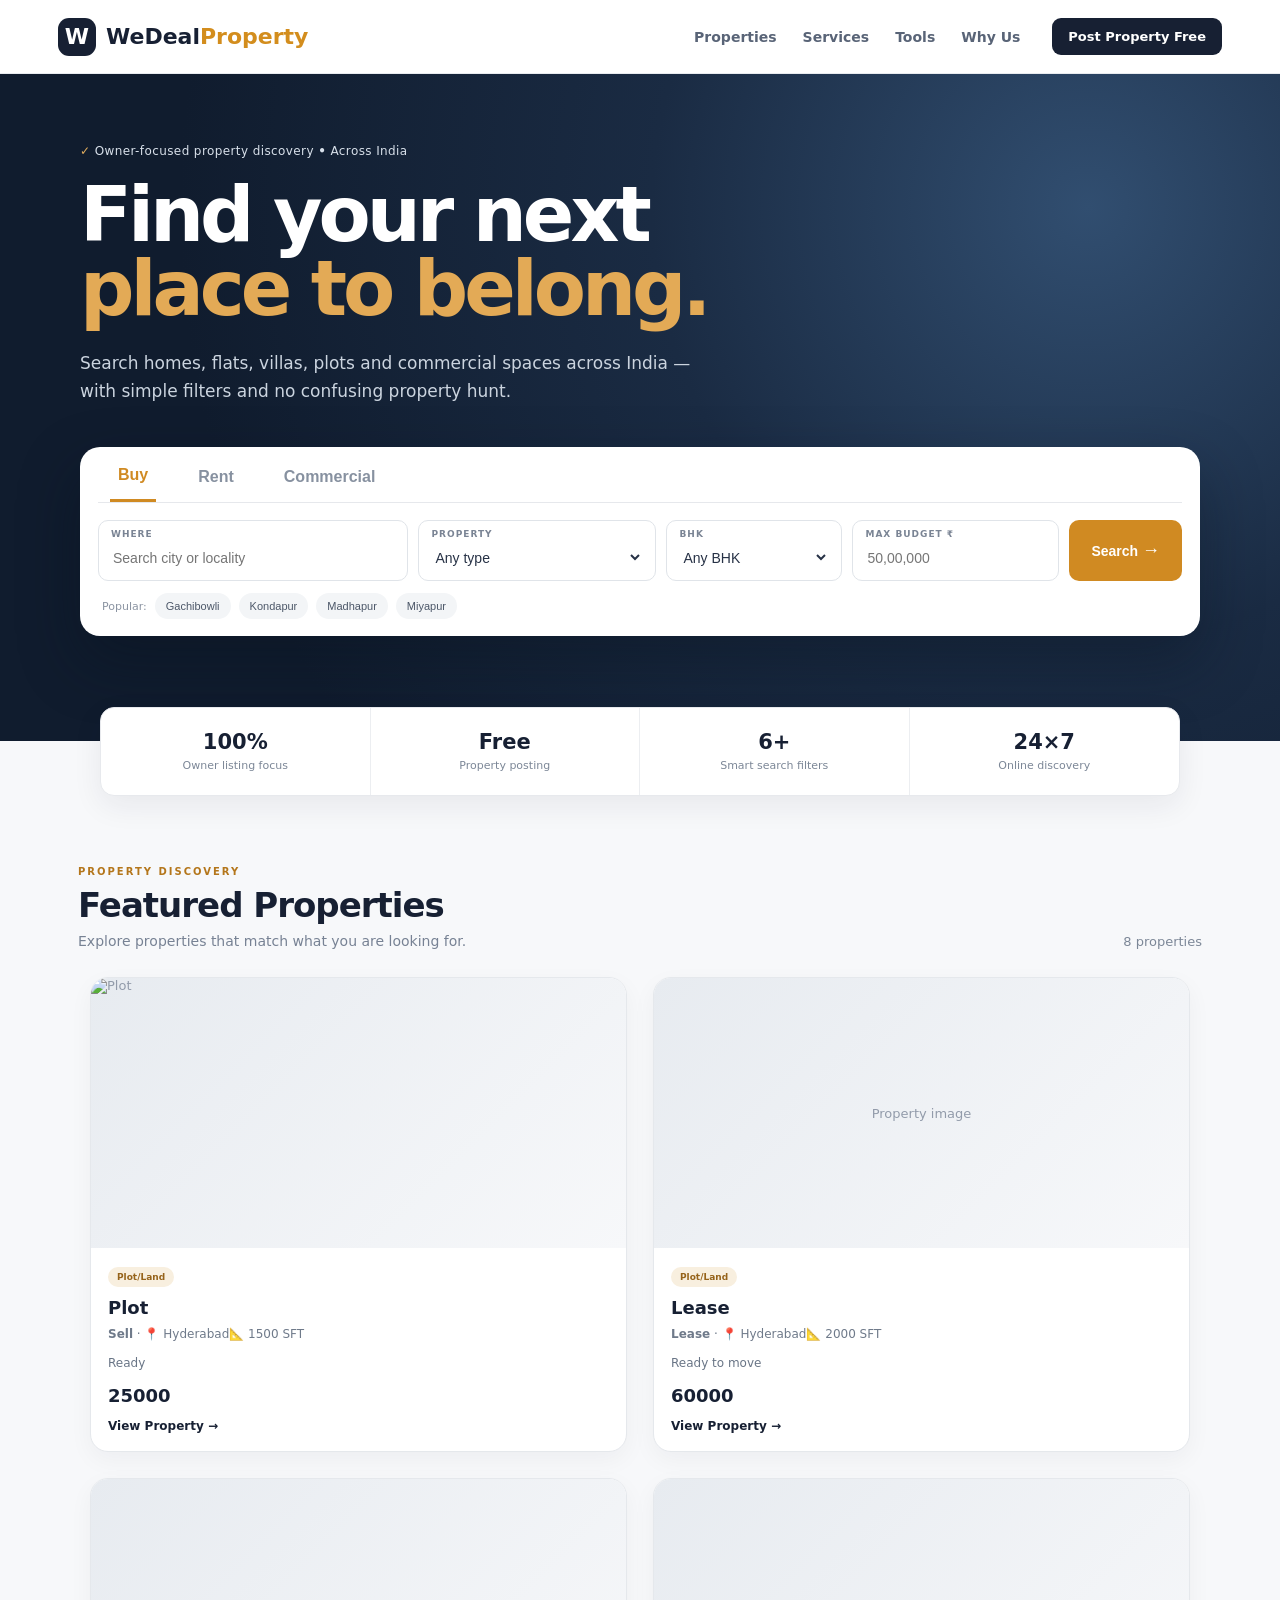
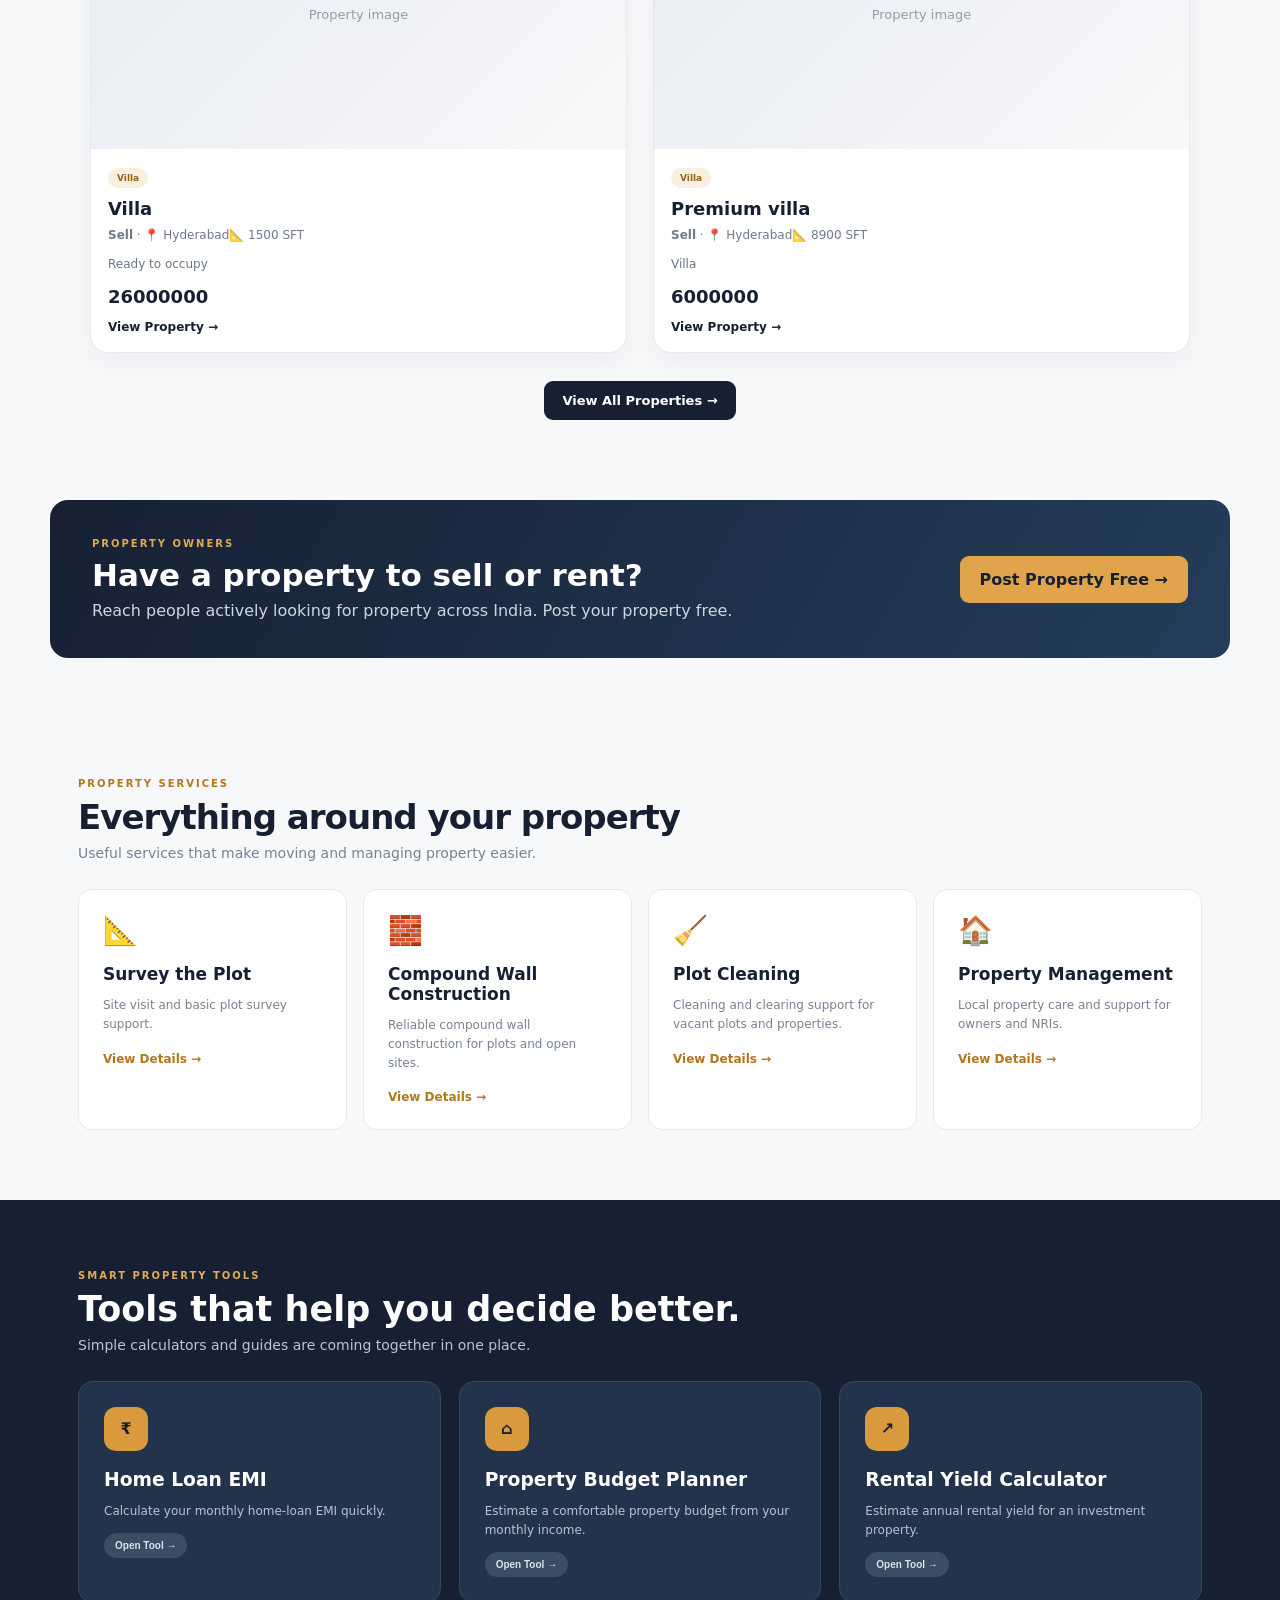
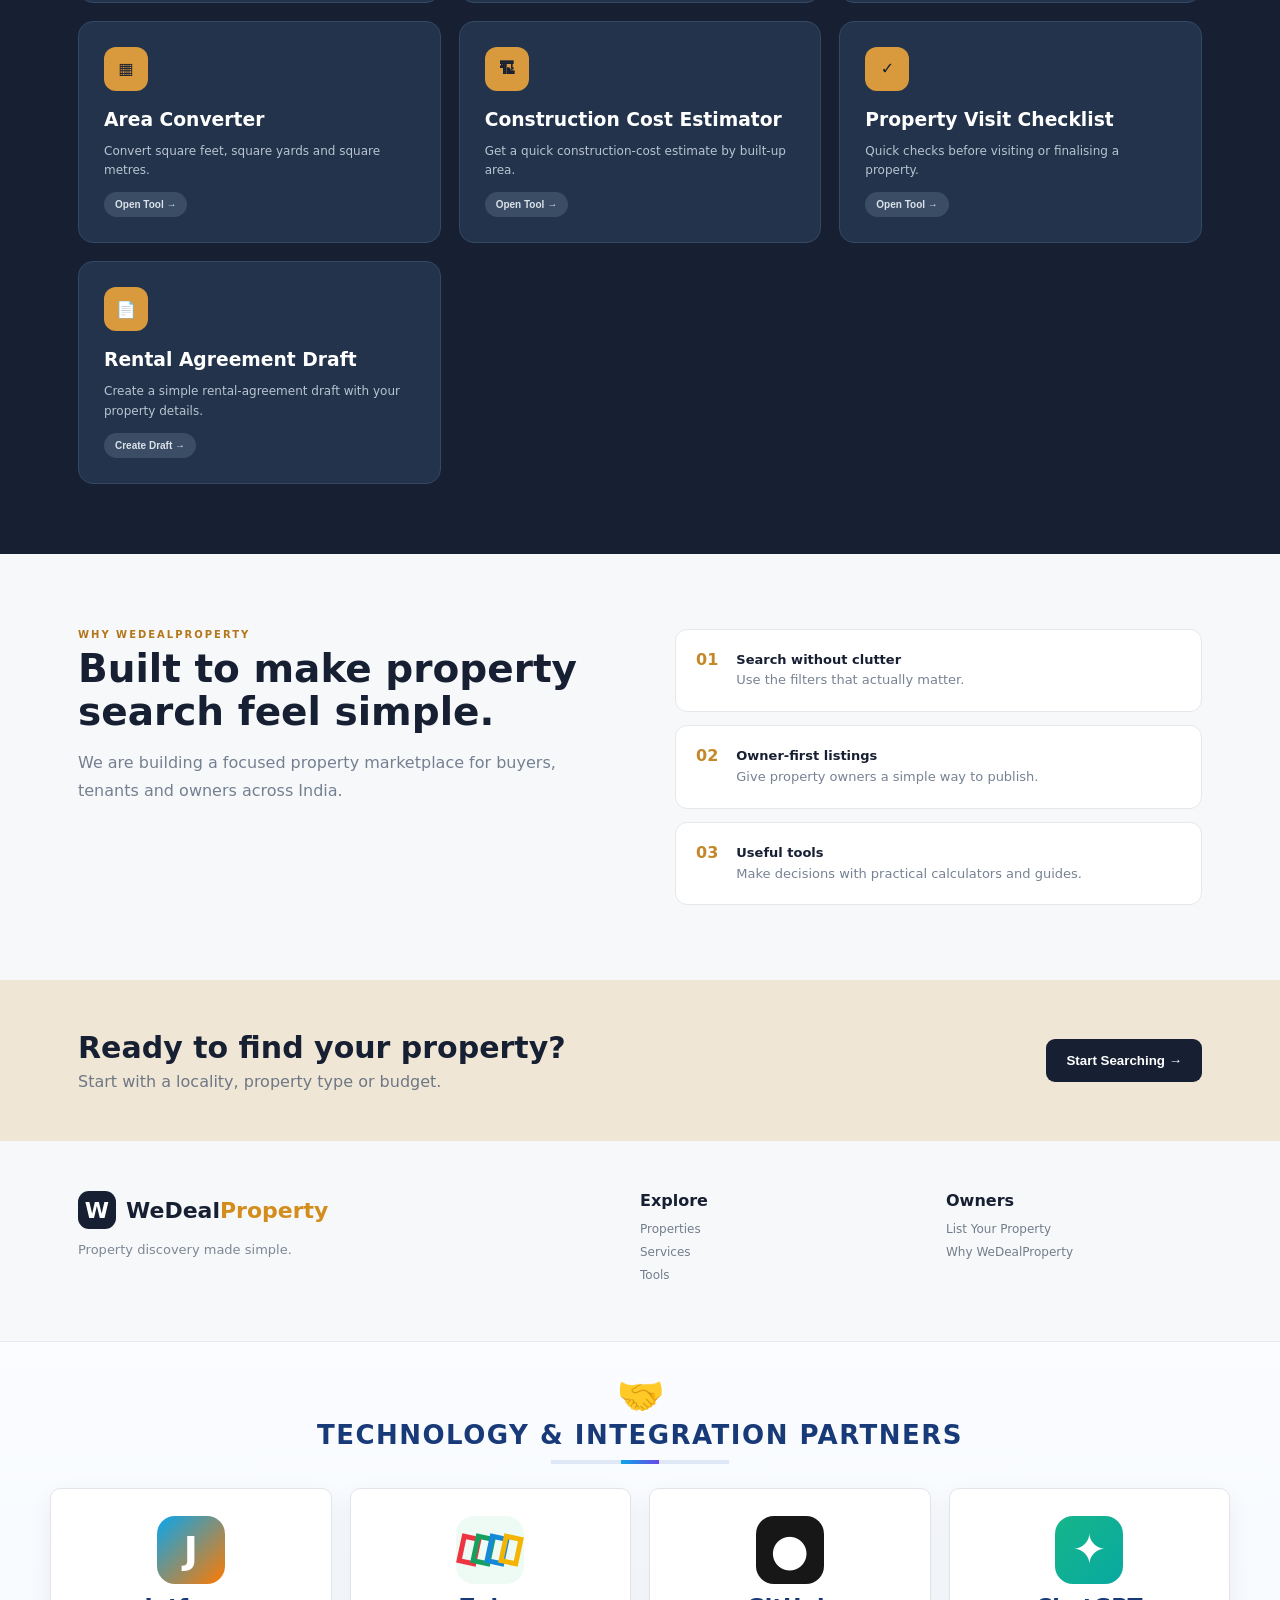
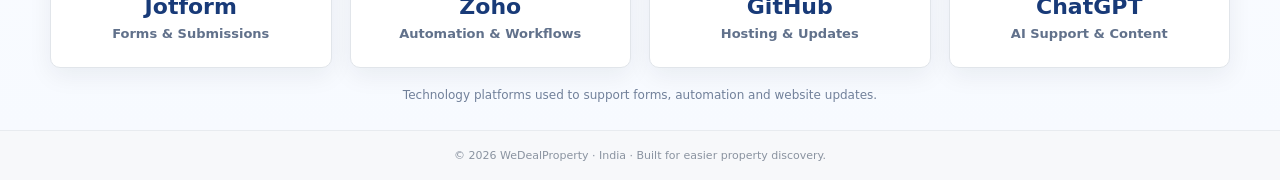
==== commit 5168a261: "Refresh calculator JavaScript on website" ====
--- a/index.html
+++ b/index.html
@@ -6,4 +6,4 @@
 <article><span>🏗</span><h3>Construction Cost Estimator</h3><p>Get a quick construction-cost estimate by built-up area.</p><button onclick="openTool('construction')">Open Tool →</button></article>
 <article><span>✓</span><h3>Property Visit Checklist</h3><p>Quick checks before visiting or finalising a property.</p><button onclick="openTool('checklist')">Open Tool →</button></article><article><span>📄</span><h3>Rental Agreement Draft</h3><p>Create a simple rental-agreement draft with your property details.</p><button onclick="openTool('agreement')">Create Draft →</button></article>
 </div>
-<div id="toolModal" style="display:none;position:fixed;inset:0;background:#0008;z-index:100;align-items:center;justify-content:center;padding:20px"><div style="background:#fff;color:#172033;border-radius:16px;max-width:520px;width:100%;padding:24px;position:relative"><button onclick="closeTool()" style="position:absolute;right:14px;top:12px;border:0;background:none;font-size:24px">×</button><h3 id="toolTitle" style="margin:0 0 16px"></h3><div id="toolBody"></div></div></div></section><section class="why" id="why"><div class="why-copy"><small class="kicker">WHY WEDEALPROPERTY</small><h2>Built to make property search feel simple.</h2><p>We are building a focused property marketplace for buyers, tenants and owners across India.</p></div><div class="why-list"><div><b>01</b><span><strong>Search without clutter</strong><br>Use the filters that actually matter.</span></div><div><b>02</b><span><strong>Owner-first listings</strong><br>Give property owners a simple way to publish.</span></div><div><b>03</b><span><strong>Useful tools</strong><br>Make decisions with practical calculators and guides.</span></div></div></section><section class="cta"><div><h2>Ready to find your property?</h2><p>Start with a locality, property type or budget.</p></div><button onclick="document.querySelector('.search-shell').scrollIntoView({behavior:'smooth'})">Start Searching →</button></section></main><footer><div class="footer-main"><div><div class="brand"><span class="logo">W</span><span>WeDeal<span class="gold">Property</span></span></div><p>Property discovery made simple.</p></div><div><h4>Explore</h4><a href="#properties">Properties</a><a href="#services">Services</a><a href="#tools">Tools</a></div><div><h4>Owners</h4><a href="https://form.jotform.com/262791670572061" target="_blank">List Your Property</a><a href="#why">Why WeDealProperty</a></div></div><div class="partner-strip"><div class="partner-heading"><span class="partner-handshake">🤝</span><h4>Technology &amp; Integration Partners</h4><div class="partner-line"><i></i><b></b><i></i></div></div><div class="partner-list"><span class="partner-card jotform-card"><strong class="partner-mark jf">J</strong><b>Jotform</b><small>Forms &amp; Submissions</small></span><span class="partner-card zoho-card"><strong class="partner-mark zoho-mark"><i></i><i></i><i></i><i></i></strong><b>Zoho</b><small>Automation &amp; Workflows</small></span><span class="partner-card github-card"><strong class="partner-mark gh">●</strong><b>GitHub</b><small>Hosting &amp; Updates</small></span><span class="partner-card chatgpt-card"><strong class="partner-mark ai">✦</strong><b>ChatGPT</b><small>AI Support &amp; Content</small></span></div><p class="partner-note">Technology platforms used to support forms, automation and website updates.</p></div><div class="copyright">© 2026 WeDealProperty · India · Built for easier property discovery.</div></footer><script src="app.js?v=20261008-7"></script></body></html>+<div id="toolModal" style="display:none;position:fixed;inset:0;background:#0008;z-index:100;align-items:center;justify-content:center;padding:20px"><div style="background:#fff;color:#172033;border-radius:16px;max-width:520px;width:100%;padding:24px;position:relative"><button onclick="closeTool()" style="position:absolute;right:14px;top:12px;border:0;background:none;font-size:24px">×</button><h3 id="toolTitle" style="margin:0 0 16px"></h3><div id="toolBody"></div></div></div></section><section class="why" id="why"><div class="why-copy"><small class="kicker">WHY WEDEALPROPERTY</small><h2>Built to make property search feel simple.</h2><p>We are building a focused property marketplace for buyers, tenants and owners across India.</p></div><div class="why-list"><div><b>01</b><span><strong>Search without clutter</strong><br>Use the filters that actually matter.</span></div><div><b>02</b><span><strong>Owner-first listings</strong><br>Give property owners a simple way to publish.</span></div><div><b>03</b><span><strong>Useful tools</strong><br>Make decisions with practical calculators and guides.</span></div></div></section><section class="cta"><div><h2>Ready to find your property?</h2><p>Start with a locality, property type or budget.</p></div><button onclick="document.querySelector('.search-shell').scrollIntoView({behavior:'smooth'})">Start Searching →</button></section></main><footer><div class="footer-main"><div><div class="brand"><span class="logo">W</span><span>WeDeal<span class="gold">Property</span></span></div><p>Property discovery made simple.</p></div><div><h4>Explore</h4><a href="#properties">Properties</a><a href="#services">Services</a><a href="#tools">Tools</a></div><div><h4>Owners</h4><a href="https://form.jotform.com/262791670572061" target="_blank">List Your Property</a><a href="#why">Why WeDealProperty</a></div></div><div class="partner-strip"><div class="partner-heading"><span class="partner-handshake">🤝</span><h4>Technology &amp; Integration Partners</h4><div class="partner-line"><i></i><b></b><i></i></div></div><div class="partner-list"><span class="partner-card jotform-card"><strong class="partner-mark jf">J</strong><b>Jotform</b><small>Forms &amp; Submissions</small></span><span class="partner-card zoho-card"><strong class="partner-mark zoho-mark"><i></i><i></i><i></i><i></i></strong><b>Zoho</b><small>Automation &amp; Workflows</small></span><span class="partner-card github-card"><strong class="partner-mark gh">●</strong><b>GitHub</b><small>Hosting &amp; Updates</small></span><span class="partner-card chatgpt-card"><strong class="partner-mark ai">✦</strong><b>ChatGPT</b><small>AI Support &amp; Content</small></span></div><p class="partner-note">Technology platforms used to support forms, automation and website updates.</p></div><div class="copyright">© 2026 WeDealProperty · India · Built for easier property discovery.</div></footer><script src="app.js?v=20261010-1"></script></body></html>
